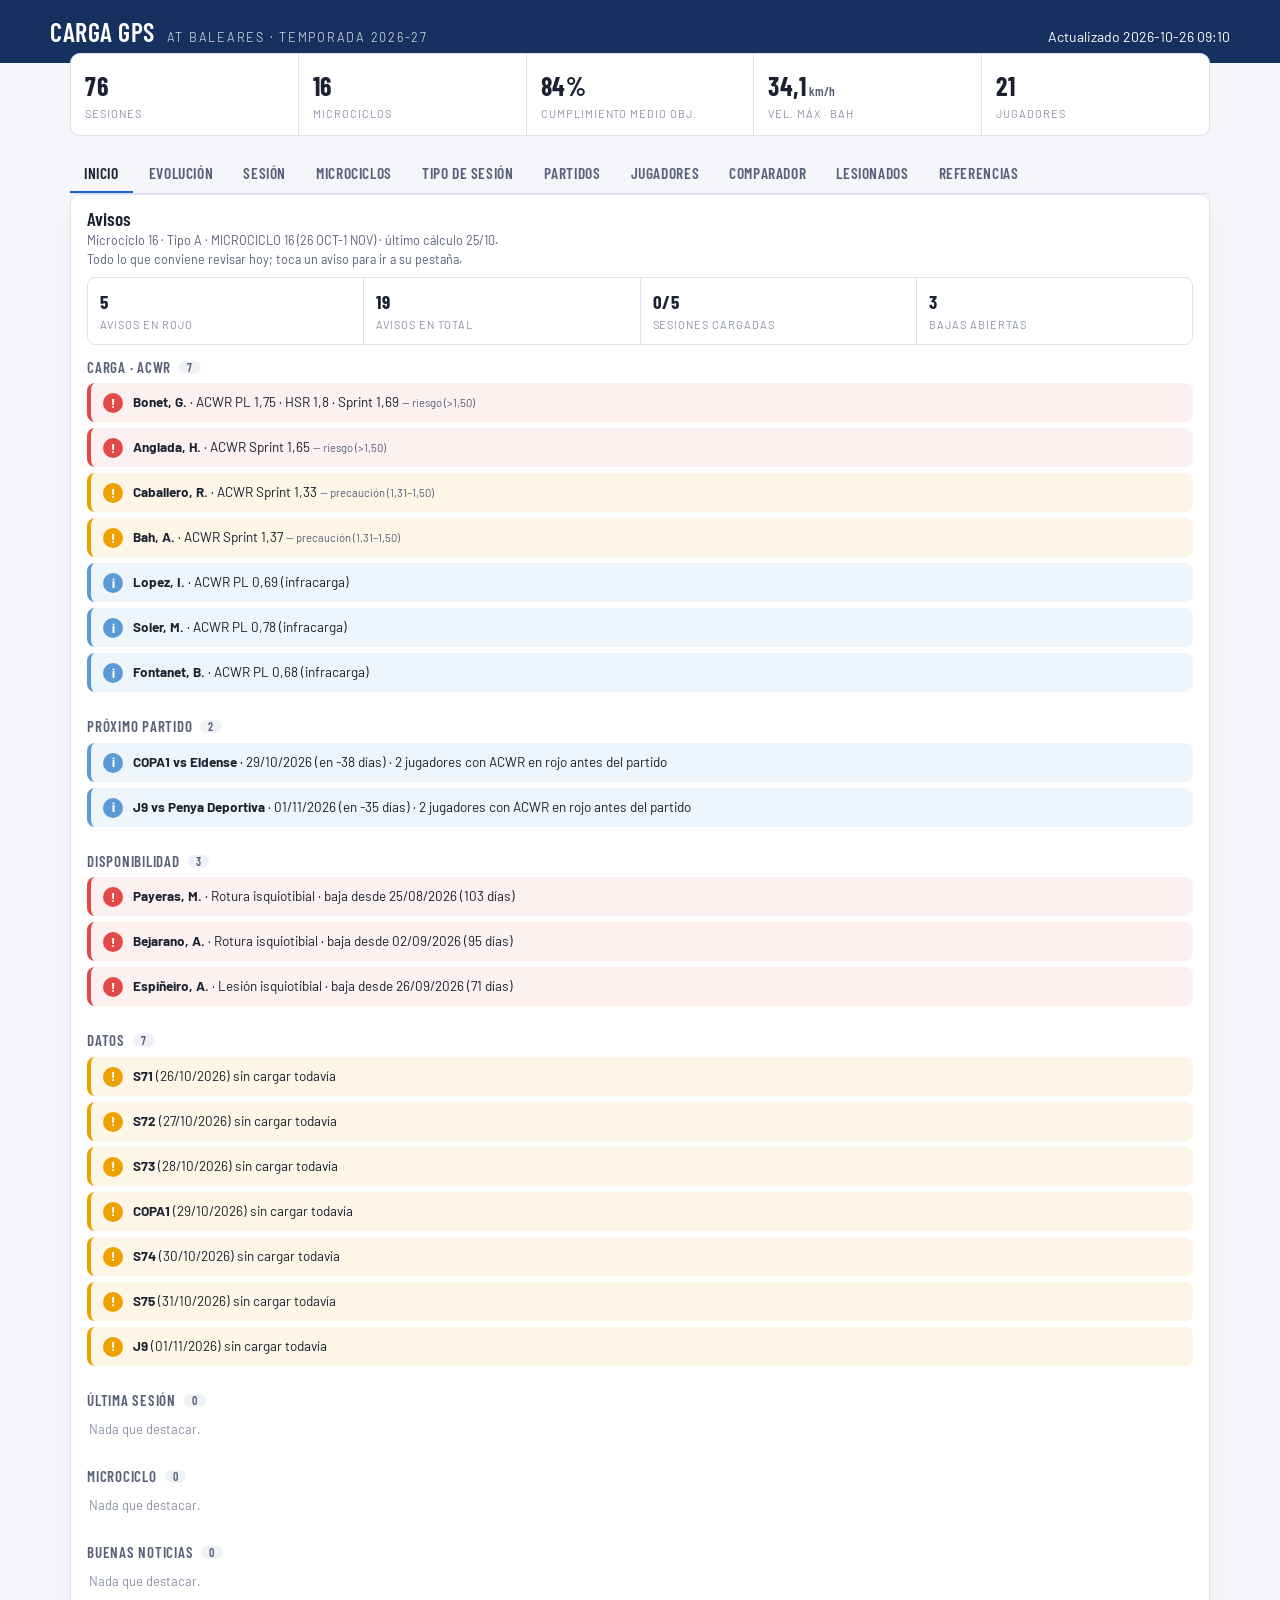
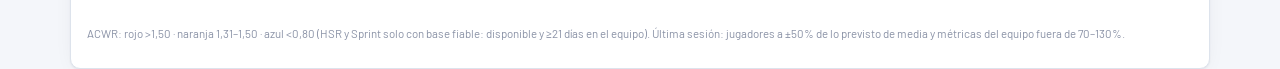
==== dashboard.html @ eb04c920 "Dashboard, Sesión: tabla compacta que cabe en el portátil, orden por métrica, por minuto y columnas " ====
<!doctype html>
<html lang="es">
<head>
<meta charset="utf-8">
<meta name="viewport" content="width=device-width, initial-scale=1, viewport-fit=cover">
<title>Carga GPS · Dashboard</title>
<meta name="description" content="Dashboard analítico de carga GPS: evolución, microciclos, tipo de sesión, jugadores, comparador y lesionados.">
<meta name="theme-color" content="#16305f">
<meta name="robots" content="noindex, nofollow">
<link rel="icon" href="icons/icon-192.png?v=53">
<link rel="preconnect" href="https://fonts.googleapis.com">
<link rel="preconnect" href="https://fonts.gstatic.com" crossorigin>
<link rel="stylesheet" href="https://fonts.googleapis.com/css2?family=Barlow:wght@400;500;600&family=Barlow+Condensed:wght@500;600;700&family=IBM+Plex+Mono:wght@400;500&display=swap">
<style>
  :root{
    color-scheme: light;
    --bg:#f4f6fa; --surface:#ffffff; --surface-2:#eef1f6; --surface-3:#e7ebf2;
    --border:#dde3ec; --border-strong:#c9d1de;
    --ink:#1a2130; --ink-2:#576078; --ink-3:#8a92a6;
    --accent:#16305f; --accent-2:#1d5fd4; --on-accent:#ffffff;
    --s1:#2a78d6; --s2:#eb6834; --s3:#1baf7a; --s4:#eda100; --s5:#e87ba4; --s6:#e34948;
    --sem-corto:#5b9bd5; --sem-ok:#1baf7a; --sem-pasado:#eda100; --sem-alto:#e34948; --sem-na:#c4cad6;
    --band:rgba(27,175,122,.12); --up-ink:#0f7a52; --dn-ink:#b3261e;
    --shadow:0 1px 2px rgba(20,30,55,.06), 0 8px 24px -12px rgba(20,30,55,.14);
    --r:10px;
  }
  @media (prefers-color-scheme: dark){
    :root:not([data-theme="light"]){
      color-scheme: dark;
      --bg:#0d121c; --surface:#151d2b; --surface-2:#1c2536; --surface-3:#232d40;
      --border:#2a3446; --border-strong:#3a4557;
      --ink:#e8ecf5; --ink-2:#9aa5bc; --ink-3:#6c7690;
      --accent:#3a5c94; --accent-2:#6ea8ff; --on-accent:#ffffff;
      --s1:#3987e5; --s2:#d95926; --s3:#199e70; --s4:#c98500; --s5:#d55181; --s6:#e66767;
      --sem-corto:#4a86c4; --sem-ok:#199e70; --sem-pasado:#c98500; --sem-alto:#e05656; --sem-na:#3a4557;
      --band:rgba(25,158,112,.16); --up-ink:#4fd1a1; --dn-ink:#ff8a85;
      --shadow:0 1px 2px rgba(0,0,0,.3), 0 12px 30px -14px rgba(0,0,0,.5);
    }
  }
  :root[data-theme="dark"]{
    color-scheme: dark;
    --bg:#0d121c; --surface:#151d2b; --surface-2:#1c2536; --surface-3:#232d40;
    --border:#2a3446; --border-strong:#3a4557;
    --ink:#e8ecf5; --ink-2:#9aa5bc; --ink-3:#6c7690;
    --accent:#3a5c94; --accent-2:#6ea8ff; --on-accent:#ffffff;
    --s1:#3987e5; --s2:#d95926; --s3:#199e70; --s4:#c98500; --s5:#d55181; --s6:#e66767;
    --sem-corto:#4a86c4; --sem-ok:#199e70; --sem-pasado:#c98500; --sem-alto:#e05656; --sem-na:#3a4557;
    --band:rgba(25,158,112,.16); --up-ink:#4fd1a1; --dn-ink:#ff8a85;
    --shadow:0 1px 2px rgba(0,0,0,.3), 0 12px 30px -14px rgba(0,0,0,.5);
  }

  *{box-sizing:border-box}
  body{
    margin:0; background:var(--bg); color:var(--ink);
    font-family:"Barlow", system-ui, -apple-system, "Segoe UI", sans-serif;
    font-size:14px; line-height:1.5; -webkit-font-smoothing:antialiased;
  }
  h1,h2,h3{font-family:"Barlow Condensed", "Barlow", sans-serif; font-weight:600; margin:0; line-height:1.1; text-wrap:balance}
  .mono{font-family:"IBM Plex Mono", ui-monospace, monospace; font-variant-numeric:tabular-nums}
  .v-real{font-size:14.5px; font-weight:700; color:var(--ink)}
  .v-obj{color:var(--ink-3); font-weight:400}
  button{font-family:inherit; cursor:pointer}
  a{color:var(--accent-2)}
  :focus-visible{outline:2px solid var(--accent-2); outline-offset:2px; border-radius:4px}

  .wrap{max-width:1180px; margin:0 auto; padding:0 20px}

  /* ---- header ---- */
  header{background:var(--accent); color:var(--on-accent)}
  .head-in{display:flex; align-items:baseline; justify-content:space-between; gap:16px; padding:18px 0 16px; flex-wrap:wrap}
  .brand{display:flex; align-items:baseline; gap:12px}
  .brand h1{font-size:26px; letter-spacing:.5px; text-transform:uppercase; color:#fff}
  .brand .sub{font-size:12.5px; letter-spacing:.14em; text-transform:uppercase; color:rgba(255,255,255,.72)}
  .kpis{display:grid; grid-template-columns:repeat(5,1fr); gap:1px; background:var(--border); border:1px solid var(--border); border-radius:var(--r); overflow:hidden; margin:-8px 0 0}
  .kpi{background:var(--surface); padding:12px 14px}
  .kpi .n{font-family:"Barlow Condensed",sans-serif; font-weight:700; font-size:26px; letter-spacing:.5px}
  .kpi .l{font-size:11px; letter-spacing:.09em; text-transform:uppercase; color:var(--ink-3); margin-top:1px}
  .kpi .n small{font-size:13px; font-weight:600; color:var(--ink-2); letter-spacing:0}

  /* ---- filter bar ---- */
  .filters{position:sticky; top:0; z-index:40; background:var(--bg); border-bottom:1px solid var(--border); margin-top:16px}
  @supports (backdrop-filter:blur(1px)){ .filters{background:color-mix(in srgb, var(--bg) 86%, transparent); backdrop-filter:blur(8px)} }
  .filters-in{display:flex; flex-wrap:wrap; gap:14px 22px; padding:11px 0}
  .fgroup{display:flex; flex-direction:column; gap:4px}
  .fgroup > span{font-size:10.5px; letter-spacing:.1em; text-transform:uppercase; color:var(--ink-3)}
  .chips{display:flex; gap:4px; flex-wrap:wrap}
  .chip{border:1px solid var(--border-strong); background:var(--surface); color:var(--ink-2); border-radius:999px; padding:3px 10px; font-size:12.5px; font-weight:500; line-height:1.4; transition:border-color .1s, color .1s}
  .chip[aria-pressed="true"]{background:var(--accent); border-color:var(--accent); color:var(--on-accent)}
  .chip:not([aria-pressed="true"]):hover{border-color:var(--accent-2); color:var(--ink)}
  .chip:disabled{opacity:.4; cursor:not-allowed}
  .chip:disabled:hover{border-color:var(--border-strong); color:var(--ink-2)}
  .chip.sm{padding:2px 8px; font-size:11.5px}
  select{font-family:inherit; font-size:12.5px; padding:4px 8px; border:1px solid var(--border-strong); border-radius:7px; background:var(--surface); color:var(--ink)}

  /* ---- tabs ---- */
  .tabs{display:flex; gap:2px; border-bottom:1px solid var(--border); margin:18px 0 0; overflow-x:auto}
  .tab{border:0; background:transparent; color:var(--ink-2); font-family:"Barlow Condensed",sans-serif; font-weight:600; font-size:15.5px; letter-spacing:.04em; text-transform:uppercase; padding:9px 14px; border-bottom:2.5px solid transparent; white-space:nowrap; transition:color .1s, border-color .1s}
  .tab:hover{color:var(--ink)}
  .tab[aria-selected="true"]{color:var(--ink); border-bottom-color:var(--accent-2)}

  main{padding:20px 0 60px}
  .panel{background:var(--surface); border:1px solid var(--border); border-radius:var(--r); box-shadow:var(--shadow)}
  .panel-h{display:flex; justify-content:space-between; align-items:flex-start; gap:12px; padding:14px 16px 8px}
  .panel-h h2{font-size:19px}
  .panel-h p{margin:2px 0 0; font-size:12.5px; color:var(--ink-2); max-width:62ch}
  .legend{display:flex; gap:12px; flex-wrap:wrap; padding:4px 16px 12px; font-size:12px; color:var(--ink-2)}
  .legend i{display:inline-block; width:11px; height:11px; border-radius:3px; margin-right:5px; vertical-align:-1px}
  .legend .ln{width:16px; height:0; border-top-width:2.5px; border-top-style:solid; border-radius:0; vertical-align:4px}

  .chart-box{position:relative; padding:0 6px 10px}
  svg{display:block; width:100%; height:auto; overflow:visible}
  .grid line{stroke:var(--border)}
  .axis text{fill:var(--ink-3); font-size:10.5px}
  .axis-lab{fill:var(--ink-2); font-size:11px; font-weight:500}
  .mcband{fill:var(--surface-2)}
  .mclab{fill:var(--ink-3); font-size:10px; font-weight:600; letter-spacing:.06em}
  .serie{fill:none; stroke-width:2; stroke-linejoin:round; stroke-linecap:round}
  .serie.team{stroke:var(--ink); stroke-width:2.6}
  .band-fill{fill:var(--band)}
  .band-line{stroke:var(--ink-3); stroke-dasharray:3 3; stroke-width:1.3; fill:none}

  .tt{position:absolute; pointer-events:none; z-index:5; background:var(--surface); border:1px solid var(--border-strong); border-radius:8px; box-shadow:var(--shadow); padding:8px 10px; font-size:12px; min-width:150px; opacity:0; transition:opacity .1s}
  .tt h4{font-family:"Barlow Condensed",sans-serif; font-size:13.5px; margin-bottom:4px; display:flex; justify-content:space-between; gap:10px}
  .tt .row{display:flex; justify-content:space-between; gap:12px; color:var(--ink-2)}
  .tt .row b{color:var(--ink); font-weight:600}
  .tt .row i{width:9px; height:9px; border-radius:2px; display:inline-block; margin-right:5px}

  .crosshair{stroke:var(--border-strong); stroke-width:1}
  .dot{stroke:var(--surface); stroke-width:1.5}

  table{border-collapse:collapse; width:100%; font-size:12.5px}
  th,td{text-align:right; padding:5px 9px; border-bottom:1px solid var(--border)}
  th:first-child,td:first-child{text-align:left}
  thead th{font-size:10.5px; letter-spacing:.07em; text-transform:uppercase; color:var(--ink-3); font-weight:600}
  tbody tr:hover{background:var(--surface-2)}
  tbody tr.total{font-weight:700}
  tbody tr.total td{background:var(--surface-2); border-top:2px solid var(--border-strong)}
  .tbl-scroll{overflow-x:auto; padding:2px 16px 16px}
  .tbl-scroll.sticky-col th:first-child,.tbl-scroll.sticky-col td:first-child{position:sticky; left:0; background:var(--surface); z-index:1}
  .tbl-scroll.sticky-col tbody tr:hover td:first-child{background:var(--surface-2)}
  .tbl-scroll.sticky-col tbody tr.total td:first-child{background:var(--surface-2)}
  .grp-start{border-left:1px solid var(--border)}
  .badge-pend{display:inline-block; padding:2px 8px; border-radius:999px; background:var(--surface-2); color:var(--ink-3); font-size:11px; font-weight:600; letter-spacing:.04em; text-transform:uppercase; vertical-align:1px}
  .badge-warn{display:inline-block; padding:2px 8px; border-radius:999px; background:var(--sem-pasado); color:#fff; font-size:11px; font-weight:700; letter-spacing:.02em; vertical-align:1px}

  .hm-cell{cursor:pointer; transition:transform .08s}
  .hm-cell:hover{transform:scale(1.04)}
  .hm-val{font-family:"IBM Plex Mono",monospace; font-size:11px; font-weight:500}

  .av-sec{padding:0 16px 14px}
  .av-sec h3{font-family:"Barlow Condensed",sans-serif; font-weight:600; font-size:15px; letter-spacing:.05em; text-transform:uppercase; color:var(--ink-2); margin:6px 0 8px; display:flex; align-items:center; gap:8px}
  .av-sec h3 .cnt{font-family:inherit; font-size:12px; background:var(--surface-2); color:var(--ink-2); border-radius:999px; padding:0 8px}
  .av{display:flex; gap:10px; align-items:flex-start; padding:9px 12px; border-radius:8px; margin-bottom:6px; font-size:13.5px; line-height:1.45; border-left:4px solid var(--border-strong); background:var(--surface-2)}
  .av b{font-weight:700}
  .av .ic{flex:0 0 auto; width:20px; height:20px; border-radius:999px; display:grid; place-items:center; font-size:12px; font-weight:800; color:#fff; background:var(--ink-3); margin-top:1px}
  .av.hi{border-left-color:var(--sem-alto); background:rgba(227,73,72,.08)} .av.hi .ic{background:var(--sem-alto)}
  .av.mid{border-left-color:var(--sem-pasado); background:rgba(237,161,0,.10)} .av.mid .ic{background:var(--sem-pasado)}
  .av.low{border-left-color:var(--sem-corto); background:rgba(91,155,213,.10)} .av.low .ic{background:var(--sem-corto)}
  .av.ok{border-left-color:var(--sem-ok); background:rgba(27,175,122,.10)} .av.ok .ic{background:var(--sem-ok)}
  .av.go{cursor:pointer} .av.go:hover{filter:brightness(.97)}
  .av small{color:var(--ink-2)}
  .av-none{color:var(--ink-3); font-size:13px; padding:4px 2px 8px}
  .ses-tbl{font-size:11.5px}
  .ses-tbl th, .ses-tbl td{padding:3px 5px; white-space:nowrap}
  .ses-tbl thead th{font-size:9.5px; letter-spacing:.04em}
  .ses-tbl .v-real{font-size:12px}
  .ses-tbl .v-obj{font-size:10.5px}
  .ses-tbl td.pct{font-size:11px}
  .ses-tbl td.cum{font-size:12.5px}
  .ses-tbl th.sortable{cursor:pointer; user-select:none} .ses-tbl th.sortable:hover{color:var(--ink)}
  .ses-tbl th.on{color:var(--ink)}
  .ses-tbl .pos{font-size:9.5px; font-weight:700; margin-left:4px}
  .pm-dual{display:grid; grid-template-columns:minmax(0,1fr); gap:6px}
  @media (min-width:1100px){ .pm-dual{grid-template-columns:minmax(0,.95fr) minmax(0,1.05fr); align-items:start} }
  .pm-h{font-family:"Barlow Condensed",sans-serif; font-weight:600; font-size:14px; letter-spacing:.05em; text-transform:uppercase; color:var(--ink-2); margin:2px 16px 6px}
  .pm-sel{display:flex; gap:4px; flex-wrap:wrap; margin:0 16px 8px}
  .pmj{font-size:11.5px; width:100%}
  .pmj th, .pmj td{padding:3px 6px; white-space:nowrap}
  .pmj th{cursor:pointer; user-select:none}
  .pmj th.on, .pmj td.on{color:var(--ink); font-weight:700; background:var(--surface-2)}
  .pmj td.l, .pmj th.l{text-align:left}
  .pmj tr.total td{border-top:1.5px solid var(--border-strong); font-weight:700}
  .pm-season table{font-size:11.5px} .pm-season th, .pm-season td{padding:4px 6px}
  .mini-kpis{display:grid; grid-template-columns:repeat(auto-fit,minmax(112px,1fr)); gap:1px; background:var(--border); border:1px solid var(--border); border-radius:8px; overflow:hidden; margin:0 16px 14px}
  .mini-kpis .kpi{padding:10px 12px}
  .mini-kpis .kpi .n{font-size:19px}
  .split{display:grid; grid-template-columns:1.35fr 1fr; gap:16px}
  .sub-h{font-family:"Barlow Condensed",sans-serif; font-weight:600; font-size:14px; letter-spacing:.05em; text-transform:uppercase; color:var(--ink-2); margin:0 0 8px}
  .pick{display:flex; flex-wrap:wrap; gap:4px; padding:0 16px 12px}
  .muted{color:var(--ink-3); font-size:12px}
  .note{font-size:11.5px; color:var(--ink-3); padding:0 16px 14px}
  .pos-D{color:var(--s1)} .pos-M{color:var(--s3)} .pos-DL{color:var(--s2)}
  .bajas{border-top:1px dashed var(--border-strong); padding-top:12px; margin-top:2px}
  .tag-les{display:inline-block; white-space:nowrap; padding:1px 8px; border-radius:999px; font-size:11px; font-weight:700; letter-spacing:.03em}
  .tag-les.baja{background:color-mix(in srgb, var(--sem-alto) 18%, transparent); color:var(--sem-alto)}
  .tag-les.rehab{background:color-mix(in srgb, var(--sem-pasado) 20%, transparent); color:var(--sem-pasado)}
  .tag-les.alta{background:color-mix(in srgb, var(--sem-ok) 18%, transparent); color:var(--sem-ok)}
  details.les{border-top:1px solid var(--border)}
  details.les > summary{list-style:none; cursor:pointer; display:grid; grid-template-columns:minmax(150px,1.4fr) minmax(120px,1.2fr) 1fr 1fr auto; gap:10px; align-items:center; padding:11px 16px}
  details.les > summary::-webkit-details-marker{display:none}
  details.les > summary:hover{background:var(--surface-2)}
  details.les > summary .nm{font-weight:600}
  details.les > summary .nm::before{content:"▸"; display:inline-block; width:14px; color:var(--ink-3); transition:transform .12s}
  details.les[open] > summary .nm::before{transform:rotate(90deg)}
  details.les > summary .lb{font-size:10px; letter-spacing:.08em; text-transform:uppercase; color:var(--ink-3); display:block}
  .les-body{padding:4px 0 10px; background:var(--surface)}
  .ref-tbl td.dat{white-space:nowrap; text-align:left}
  .ref-tbl .chipd{display:inline-block; padding:0 6px; margin-right:3px; border-radius:999px; font-size:11px; font-weight:600; background:var(--surface-2); color:var(--ink-2)}
  .ref-tbl tr.pl{cursor:pointer} .ref-tbl tr.pl:hover td{background:var(--surface-2)}
  .ref-tbl tr.det td{background:var(--surface-2); font-size:12px}
  .ref-tbl tr.det td.lbl{color:var(--ink-2); text-align:left}
  .ref-tbl .hi{font-weight:700} .ref-tbl .lo{color:var(--ink-3)}
  .ref-tbl .dlt{display:block; width:max-content; margin:2px auto 0; padding:0 5px; border-radius:999px; font-size:10.5px; font-weight:700; line-height:1.45}
  .ref-tbl .dlt.up{background:rgba(27,175,122,.15); color:var(--up-ink)} .ref-tbl .dlt.dn{background:rgba(227,73,72,.13); color:var(--dn-ink)}
  .ref-tbl .dlt.eq{color:var(--ink-3); font-weight:600}
  .ref-tbl .chipd.ult{box-shadow:inset 0 0 0 1.5px var(--ink-2); color:var(--ink)}
  .ref-tbl tr.grp td{font-family:"Barlow Condensed",sans-serif; font-weight:600; letter-spacing:.05em; text-transform:uppercase; color:var(--ink-2); background:var(--surface); text-align:left; padding-top:12px}
  .whoop{margin:14px 16px 4px; padding:12px 14px; border:1px solid var(--border); border-radius:8px; background:var(--surface)}
  .whoop h4{margin:0 0 2px; font-size:14px} .whoop .sub{font-size:12px; color:var(--ink-2); margin-bottom:10px}
  .wz{display:flex; height:14px; border-radius:4px; overflow:hidden; gap:2px; background:var(--surface)}
  .wz span{display:block; height:100%}
  .wz-leg{display:flex; flex-wrap:wrap; gap:4px 12px; font-size:11.5px; color:var(--ink-2); margin:6px 0 10px}
  .wz-leg i{display:inline-block; width:9px; height:9px; border-radius:2px; margin-right:4px; vertical-align:-1px}
  .les-pick{display:flex; flex-wrap:wrap; gap:10px 22px; padding:4px 16px 10px}
  .chip .sw{display:inline-block; width:9px; height:9px; border-radius:2px; margin-right:5px; vertical-align:0}
  .ref-line{stroke:var(--ink-3); stroke-dasharray:4 3; stroke-width:1.2}
  .les-h{font-family:"Barlow Condensed",sans-serif; font-weight:600; font-size:15px; letter-spacing:.05em; text-transform:uppercase; color:var(--ink-2); padding:14px 16px 6px; margin:0}

  @media (max-width:820px){
    .les-pick{display:flex; flex-wrap:wrap; gap:10px 22px; padding:4px 16px 10px}
  .chip .sw{display:inline-block; width:9px; height:9px; border-radius:2px; margin-right:5px; vertical-align:0}
  .sm-grid{grid-template-columns:repeat(2,1fr)}
    details.les > summary{grid-template-columns:1fr 1fr; row-gap:4px}
    .kpis{grid-template-columns:repeat(2,1fr)}
    .split{grid-template-columns:1fr}
    .brand h1{font-size:22px}
  }
</style>
</head>
<body>

<header>
  <div class="wrap head-in">
    <div class="brand">
      <h1>Carga GPS</h1>
      <span class="sub" id="season-lab">AT Baleares</span>
    </div>
    <span class="sub" id="gen-lab"></span>
  </div>
</header>

<div class="wrap" style="margin-top:-10px; position:relative; z-index:2">
  <div class="kpis" id="kpis"></div>
</div>

<div class="filters">
  <div class="wrap filters-in" id="filters"></div>
</div>

<div class="wrap">
  <div class="tabs" id="tabs" role="tablist"></div>
</div>

<main class="wrap" id="view"></main>

<script src="data.js?v=53"></script>
<script>
"use strict";
function buildRAW(d){
  const METR=["distancia","hmld","hsr","sprint","acc","dec"];
  function dur2min(t){
    if(typeof t==="number") return t;          // desde M10 la duración ya va en minutos
    if(typeof t==="string" && t.indexOf(":")<0 && isFinite(parseFloat(t))) return parseFloat(t);
    if(!t || typeof t!=="string" || t.indexOf(":")<0) return null;
    const p=t.split(":").map(Number);
    if(p.length===3) return Math.round((p[0]*60+p[1]+p[2]/60)*10)/10;
    if(p.length===2) return Math.round((p[0]+p[1]/60)*10)/10;
    return null;
  }
  // el club ya calcula su propia fila "MEDIA EQUIPO" (teamAvg) por sesión/partido — la
  // reempaquetamos con la misma forma que un jugador ({d,dur,vmax,pl,m}) para poder leerla
  // con las mismas raw()/normalize() y así no reinventar (ni desviarnos de) su cálculo oficial.
  function teamAvgShape(ta){
    if(!ta) return null;
    const mp={};
    METR.forEach(k=>{ const v=ta[k]; if(v && typeof v==="object") mp[k]=[(v.obj===undefined?null:v.obj), (v.real===undefined?null:v.real)]; });
    return {d:null, dur:dur2min(ta.duracion), vmax:(ta.velMax===undefined?null:ta.velMax), pl:(ta.playerLoad===undefined?null:ta.playerLoad), m:mp};
  }
  const players={};
  d.refPartido.players.forEach(p=>{ players[p.dorsal]={d:p.dorsal,n:p.jugador,g:p.grupo}; });
  const ref={};
  d.refPartido.players.forEach(p=>{
    const o={}; METR.concat(["velMax"]).forEach(k=>{ o[k]=(p[k]===undefined?null:p[k]); }); ref[p.dorsal]=o;
  });
  const sessions=[], extras=[];
  d.microciclos.slice().reverse().forEach(mk=>{
    const m=d[mk], meta=m.meta;
    m.orden.forEach(o=>{
      const key=o.key, isMatch=(o.tipo!=="sesion");
      const src=isMatch? m.partidos[key] : m.sesiones[key];
      const row={mc:meta.n, mcTipo:meta.tipo, key:key, date:src.date,
        role: src.role || (isMatch?"Partido":null),
        isMatch:isMatch, rival:(src.rival||null), estado:meta.estado, semana:meta.semana,
        estimado:!!src.estimado, objNota:(src.objNota||null), teamAvg:teamAvgShape(src.teamAvg), players:[]};
      src.players.forEach(pl=>{
        const dd=pl.dorsal;
        if(!players[dd]) players[dd]={d:dd,n:(pl.jugador||"?"),g:(pl.grupo||"?")};
        const mp={};
        METR.forEach(k=>{ const v=pl[k]; if(v && typeof v==="object") mp[k]=[(v.obj===undefined?null:v.obj), (v.real===undefined?null:v.real)]; });
        row.players.push({d:dd, e:(pl.estado||null), est:!!pl.estimado, fm:!!pl.fueraMedia, ro:!!pl.readaptObj, dur:dur2min(pl.duracion), vmax:(pl.velMax===undefined?null:pl.velMax), pl:(pl.playerLoad===undefined?null:pl.playerLoad), m:mp});
      });
      sessions.push(row);
    });
    // sesiones Extra (fuera de calendario): solo para la pestaña Lesionados, no entran en el resto
    Object.entries(m.extras||{}).forEach(([key,src])=>{
      const row={mc:meta.n, key:key.replace("_"," "), date:src.date, isExtra:true, players:[]};
      src.players.forEach(pl=>{
        const mp={};
        METR.forEach(k=>{ const v=pl[k]; if(v && typeof v==="object") mp[k]=[null, (v.real===undefined?null:v.real)]; });
        row.players.push({d:pl.dorsal, e:"extra", dur:dur2min(pl.duracion), vmax:(pl.velMax===undefined?null:pl.velMax), pl:(pl.playerLoad===undefined?null:pl.playerLoad), m:mp});
      });
      extras.push(row);
    });
  });
  const playerList=Object.keys(players).map(k=>players[k]).sort((a,b)=>a.d-b.d);
  return {
    meta:d.meta,
    players:playerList,
    ref:ref, refTeam:d.refPartido.teamAvg,
    coef:d.coeficientes.tipos, sessions:sessions,
    extras:extras.sort((a,b)=>a.date<b.date?-1:1), lesiones:(d.lesiones||[]), whoop:(d.whoop||[]),
    refPartido:d.refPartido,
  };
}
const RAW = buildRAW(window.GPS_DATA_ALL);

/* ---------- model ---------- */
const METRICS = {
  distancia:{lab:"Distancia", u:"m", dec:0},
  hmld:{lab:"HMLD", u:"m", dec:0},
  hsr:{lab:"HSR", u:"m", dec:0},
  sprint:{lab:"Sprints", u:"", dec:1},
  acc:{lab:"Aceleraciones", u:"", dec:1},
  dec:{lab:"Deceleraciones", u:"", dec:1},
  pl:{lab:"Player Load", u:"ua", dec:0, noObj:true},
  vmax:{lab:"Vel. máx", u:"km/h", dec:1, noObj:true, best:true},
};
const RADAR_METRICS = ["distancia","hmld","hsr","sprint","acc","dec"];
const NORMS = {
  abs:{lab:"Absoluto"},
  permin:{lab:"Por minuto"},
  pctobj:{lab:"% objetivo"},
  pctref:{lab:"% ref. partido"},
};
const GROUPS = {D:"DEF", M:"MED", DL:"DEL"};
const SERIES_COLORS = ["var(--s1)","var(--s2)","var(--s3)","var(--s4)","var(--s5)","var(--s6)"];

// Los microciclos 1-7 fueron pretemporada: aunque el Excel etiquete sus sesiones
// como MD-4/MD-3/..., NO cuentan como tal (contexto y demandas distintos).
const PRESEASON_MC = 7;
// normalize the raw session role into a training-day bucket
function bucket(s){
  if(s.isMatch) return "Partido";
  if(s.mc <= PRESEASON_MC) return "Pretemp.";
  const r=(s.role||"").toUpperCase();
  if(r.startsWith("MD+") || r.includes("+1")) return "MD+1";
  if(r.startsWith("MD-")) return r;
  return "Otras";
}
const BUCKET_ORDER = ["MD+1","MD-4","MD-3","MD-2","MD-1","Partido","Otras","Pretemp."];

RAW.sessions.forEach((s,i)=>{ s.i=i; s.bucket=bucket(s); });
const PLAYERS = RAW.players;
const NAME = Object.fromEntries(PLAYERS.map(p=>[p.d, p.n]));
const POS = Object.fromEntries(PLAYERS.map(p=>[p.d, p.g]));
const REF = RAW.ref;
const MICROS = [...new Set(RAW.sessions.map(s=>s.mc))].sort((a,b)=>a-b);

/* ---------- lesiones ---------- */
// una lesión va de la baja (incluida) al alta = primer día de vuelta full (excluido)
const LESIONES = RAW.lesiones;
const HOY = RAW.meta.generado ? RAW.meta.generado.slice(0,10) : new Date().toISOString().slice(0,10);
function lesionEn(dorsal, date){
  return LESIONES.find(l=> l.dorsal===dorsal && l.baja<=date && (!l.alta || date<l.alta)) || null;
}
function diasEntre(a,b){ return Math.round((Date.parse(b)-Date.parse(a))/86400000); }
// fuera de la tabla del equipo en la pestaña Sesión: de baja ese día o en rehab
const esBaja = (pr, s) => pr.e==="rehab" || !!lesionEn(pr.d, s.date);

/* ---------- state ---------- */
const state = {
  metric:"distancia", norm:"abs", group:"all",
  buckets:new Set(BUCKET_ORDER),
  players:new Set(),          // evolución overlay + comparador
  lens:"inicio",
  hmPlayer:null,
  session:null,                // índice (RAW.sessions[i].i) de la sesión elegida en la pestaña Sesión
  acuMc:null, acuRef:null,     // pestaña Microciclos: microciclo y referencia del "Acumulado de la semana"
  acuOrden:"dorsal",           // orden de la tabla: dorsal | desc | asc (por % de cumplimiento medio)
  sesOrden:"dorsal",           // lo mismo en la pestaña Sesión
  pmSel:null, pmSortK:"dorsal", pmSortAsc:false,
  sesObj: window.innerWidth>=1400,   // pestaña Sesión: columnas de objetivo (en pantallas estrechas, ocultas)   // pestaña Partidos: partido elegido y orden de la tabla
};

/* ---------- value helpers ---------- */
function raw(pr, metric){
  if(metric==="pl") return {real:pr.pl, obj:null};
  if(metric==="vmax") return {real:pr.vmax, obj:null};
  const m=pr.m[metric]; return m? {obj:m[0], real:m[1]} : {obj:null, real:null};
}
// partidos OFICIALES = liga (clave "Jx"); los PTx de pretemporada no cuentan aquí
const isOficial = s => s.isMatch && /^(J|COPA)\d/.test(s.key);   // Copa cuenta como Liga
const officialMatches = () => RAW.sessions.filter(isOficial);
// suma/media/mejor de un parámetro entre los jugadores que jugaron ese partido
function matchStat(s, metric){
  let sum=0, n=0, best=null;
  s.players.forEach(pr=>{
    const v=raw(pr,metric).real;
    if(v!=null && isFinite(v)){ sum+=v; n++; if(best==null||v>best) best=v; }
  });
  return n? {sum, mean:sum/n, n, best} : {sum:null, mean:null, n:0, best:null};
}
function refVal(dorsal, metric){
  const r=REF[dorsal]; if(!r) return null;
  return r[metric==="vmax"?"velMax":metric] ?? null;
}
function normalize(val, kind, pr, metric){
  if(val==null) return null;
  if(kind==="abs") return val;
  if(kind==="permin") return pr.dur ? val/pr.dur : null;
  if(kind==="pctobj"){ const o=raw(pr,metric).obj; return o ? val/o*100 : null; }
  if(kind==="pctref"){ const r=refVal(pr.d,metric); return r ? val/r*100 : null; }
}
const inGroup = pr => state.group==="all" || pr.g===state.group || POS[pr.d]===state.group;

// mean of a per-session team value (real, normalized). Cuando se pide el equipo completo
// (sin filtro de grupo ni subconjunto de jugadores) y la sesión trae su propia fila oficial
// "MEDIA EQUIPO" (teamAvg, calculada por el club/import_data.py), se usa esa cifra
// directamente en vez de recalcularla promediando a mano: el club aplica su propia regla
// de inclusión (p.ej. excluye jugadores en rehabilitación sin objetivo ese día) y un
// promedio ingenuo sobre real!=null diverge de esa cifra oficial en bastantes sesiones.
function teamPoint(s, metric, kind, dorsalSet){
  if(!dorsalSet && state.group==="all" && s.teamAvg && kind!=="pctref"){
    const v=raw(s.teamAvg,metric).real;
    if(v!=null) return normalize(v, kind, s.teamAvg, metric);
  }
  let sum=0,n=0;
  for(const pr of s.players){
    if(dorsalSet){ if(!dorsalSet.has(pr.d)) continue; }
    else if(!inGroup(pr)) continue;
    const v=normalize(raw(pr,metric).real, kind, pr, metric);
    if(v!=null && isFinite(v)){ sum+=v; n++; }
  }
  return n? sum/n : null;
}
function teamObj(s, metric, kind){
  if(METRICS[metric].noObj) return null;
  if(state.group==="all" && s.teamAvg && kind!=="pctref"){
    const o=raw(s.teamAvg,metric).obj;
    if(o!=null){
      if(kind==="abs") return o;
      if(kind==="permin") return s.teamAvg.dur? o/s.teamAvg.dur : null;
      if(kind==="pctobj") return 100;
    }
  }
  let sum=0,n=0;
  for(const pr of s.players){
    if(!inGroup(pr)) continue;
    const o=raw(pr,metric).obj; if(o==null) continue;
    let v=o;
    if(kind==="permin") v = pr.dur? o/pr.dur : null;
    else if(kind==="pctobj") v=100;
    else if(kind==="pctref"){ const r=refVal(pr.d,metric); v=r? o/r*100 : null; }
    if(v!=null && isFinite(v)){ sum+=v; n++; }
  }
  return n? sum/n : null;
}
function playerPoint(s, dorsal, metric, kind){
  const pr=s.players.find(p=>p.d===dorsal);
  if(!pr) return null;
  return normalize(raw(pr,metric).real, kind, pr, metric);
}
function activeSessions(){
  return RAW.sessions.filter(s=>state.buckets.has(s.bucket));
}
function sessionLabel(s){
  const tag = s.isMatch ? (isOficial(s)?"Oficial":"Amistoso") : s.bucket;
  const rival = s.rival? " vs "+s.rival : "";
  return s.key+rival+" · "+tag+" · M"+s.mc+" ("+s.date.slice(5)+")";
}
function sessionHasData(s){
  return s.players.some(pr=> RADAR_METRICS.some(k=>raw(pr,k).real!=null) || pr.pl!=null || pr.vmax!=null);
}

/* ---------- formatting ---------- */
const fmt = (v,m)=> v==null ? "–" : new Intl.NumberFormat("es-ES",{maximumFractionDigits:METRICS[m]?.dec ?? 0}).format(v);
const fmtN = (v,d=0)=> v==null||!isFinite(v) ? "–" : new Intl.NumberFormat("es-ES",{maximumFractionDigits:d}).format(v);
function unitLabel(){
  if(state.norm==="pctobj"||state.norm==="pctref") return "%";
  if(state.norm==="permin") return (METRICS[state.metric].u||"u")+"/min";
  return METRICS[state.metric].u;
}
function niceTicks(min,max,count=5){
  const span=max-min || 1;
  const step0=span/count;
  const mag=Math.pow(10,Math.floor(Math.log10(step0)));
  const norm=step0/mag;
  const step=(norm<1.5?1:norm<3?2:norm<7?5:10)*mag;
  const lo=Math.floor(min/step)*step, hi=Math.ceil(max/step)*step;
  const t=[]; for(let v=lo;v<=hi+1e-9;v+=step) t.push(+v.toFixed(6));
  return t;
}

/* ---------- element helper (HTML + SVG) ---------- */
const NS="http://www.w3.org/2000/svg";
const SVG_TAGS=new Set(["svg","g","path","circle","rect","line","text","polygon","title"]);
function el(tag, attrs={}, kids=[]){
  const n=SVG_TAGS.has(tag) ? document.createElementNS(NS,tag) : document.createElement(tag);
  for(const k in attrs) n.setAttribute(k, attrs[k]);
  (Array.isArray(kids)?kids:[kids]).forEach(c=> c!=null && n.appendChild(typeof c==="string"?document.createTextNode(c):c));
  return n;
}

/* ---------- render shell ---------- */
function renderShell(){
  document.getElementById("season-lab").textContent = "AT Baleares · Temporada "+(RAW.meta.temporada||"");
  document.getElementById("gen-lab").textContent = "Actualizado "+(RAW.meta.generado||"");

  // KPIs
  const ses = RAW.sessions.filter(s=>!s.isMatch);
  let realSum=0, objSum=0;
  RAW.sessions.forEach(s=>{ if(s.isMatch) return;
    s.players.forEach(pr=> RADAR_METRICS.forEach(m=>{
      const c=raw(pr,m); if(c.obj!=null && c.real!=null){ realSum+=c.real; objSum+=c.obj; }
    }));
  });
  const cumpl = objSum? realSum/objSum*100 : null;
  let bestV=0, bestName="";
  RAW.sessions.forEach(s=> s.players.forEach(pr=>{ if(pr.vmax>bestV){ bestV=pr.vmax; bestName=NAME[pr.d]; }}));
  const kpis=[
    {n:ses.length, l:"Sesiones"},
    {n:MICROS.length, l:"Microciclos"},
    {n:(cumpl!=null?fmtN(cumpl,0)+"%":"–"), l:"Cumplimiento medio obj."},
    {n:fmtN(bestV,1), sm:" km/h", l:"Vel. máx · "+(bestName.split(",")[0]||"")},
    {n:PLAYERS.length, l:"Jugadores"},
  ];
  document.getElementById("kpis").innerHTML = kpis.map(k=>
    `<div class="kpi"><div class="n">${k.n}${k.sm?`<small>${k.sm}</small>`:""}</div><div class="l">${k.l}</div></div>`
  ).join("");

  // Filters
  const f=document.getElementById("filters");
  f.innerHTML="";
  f.appendChild(fSelect("Métrica","metric",Object.entries(METRICS).map(([k,v])=>[k,v.lab])));
  f.appendChild(fSelect("Normalización","norm",Object.entries(NORMS).map(([k,v])=>[k,v.lab])));
  f.appendChild(fChips("Grupo","group",[["all","Todos"],...Object.entries(GROUPS)],false));
  f.appendChild(fBucketChips());

  // Tabs
  const tabDefs=[
    ["inicio","Inicio"],["evolucion","Evolución"],["sesion","Sesión"],["microciclos","Microciclos"],
    ["tipo","Tipo de sesión"],["partidos","Partidos"],
    ["jugadores","Jugadores"],["comparador","Comparador"],["lesionados","Lesionados"],["referencias","Referencias"],
  ];
  const t=document.getElementById("tabs"); t.innerHTML="";
  tabDefs.forEach(([k,lab])=>{
    const b=el("button",{class:"tab",role:"tab","aria-selected":state.lens===k, "data-k":k});
    b.textContent=lab;
    b.onclick=()=>{ state.lens=k; renderShell(); renderView(); };
    t.appendChild(b);
  });
  renderView();
}
function fSelect(label, key, opts){
  const g=el("label",{class:"fgroup"}); g.appendChild(el("span",{},label));
  const s=el("select");
  opts.forEach(([v,l])=>{ const o=el("option",{value:v},l); if(state[key]===v)o.selected=true; s.appendChild(o); });
  s.onchange=()=>{ state[key]=s.value; renderView(); };
  g.appendChild(s); return g;
}
function fChips(label, key, opts, multi){
  const g=el("label",{class:"fgroup"}); g.appendChild(el("span",{},label));
  const box=el("div",{class:"chips"});
  opts.forEach(([v,l])=>{
    const b=el("button",{class:"chip","aria-pressed":state[key]===v},l);
    b.onclick=()=>{ state[key]=v; renderShell(); renderView(); };
    box.appendChild(b);
  });
  g.appendChild(box); return g;
}
function fBucketChips(){
  const g=el("label",{class:"fgroup"}); g.appendChild(el("span",{},"Tipo de sesión"));
  const box=el("div",{class:"chips"});
  BUCKET_ORDER.forEach(bk=>{
    if(!RAW.sessions.some(s=>s.bucket===bk)) return;
    const b=el("button",{class:"chip sm","aria-pressed":state.buckets.has(bk)},bk);
    b.onclick=()=>{ state.buckets.has(bk)?state.buckets.delete(bk):state.buckets.add(bk); renderShell(); renderView(); };
    box.appendChild(b);
  });
  g.appendChild(box); return g;
}

/* ---------- views ---------- */
function renderView(){
  const v=document.getElementById("view"); v.innerHTML="";
  document.querySelector(".filters").style.display = state.lens==="inicio" ? "none" : "";
  ({inicio:viewInicio, evolucion:viewEvolucion, sesion:viewSesion, microciclos:viewMicrociclos, tipo:viewTipo, partidos:viewPartidos,
    jugadores:viewJugadores, comparador:viewComparador, lesionados:viewLesionados, referencias:viewReferencias}[state.lens])(v);
}
function panel(title, desc){
  const p=el("div",{class:"panel"});
  const h=el("div",{class:"panel-h"});
  const l=el("div"); l.appendChild(el("h2",{},title));
  if(desc) l.appendChild(el("p",{},desc));
  h.appendChild(l); p.appendChild(h);
  return p;
}
function legendRow(items){
  const d=el("div",{class:"legend"});
  items.forEach(it=>{
    const s=el("span");
    s.innerHTML = (it.line?`<i class="ln" style="border-top-color:${it.c}"></i>`:`<i style="background:${it.c}"></i>`)+it.t;
    d.appendChild(s);
  });
  return d;
}

/* ===== 0 · INICIO: todos los avisos ===== */
function viewInicio(root){
  const D=window.GPS_DATA_ALL, mk=(D.microciclos||[])[0], m=D[mk], meta=m.meta||{};
  const hoy=new Date().toISOString().slice(0,10);
  const rp=Object.fromEntries(D.refPartido.players.map(p=>[p.dorsal,p]));
  const nom=d=> NAME[d]||(rp[d]&&rp[d].jugador)||("#"+d);
  const f2=v=>fmtN(v,2), f1=v=>fmtN(v,1);
  const done=s=> !!(s && s.teamAvg && s.teamAvg.distancia && s.teamAvg.distancia.real!=null);
  const keys=(m.orden||[]).map(o=>o.key);
  const ses=k=> (m.sesiones||{})[k] || (m.partidos||{})[k];
  const isM=k=> !!(m.partidos||{})[k];
  const hechas=keys.filter(k=>done(ses(k)));
  const ultK=hechas.filter(k=>!isM(k)).slice(-1)[0], ult=ultK?ses(ultK):null;
  const secs=[];   // [titulo, [ {sev, txt, go} ]]
  const add=(t,arr)=>secs.push([t,arr]);
  const sevOrd={hi:0,mid:1,low:2,ok:3};

  // 1 · Carga (ACWR) — mismas reglas que la app del entrenador
  const baseFiable=d=>{
    const r=rp[d]; if(r&&r.dispo&&r.dispo!=="ok") return false;
    const pf=r&&r.primeraFecha, c=meta.calculoISO; if(!pf||!c) return true;
    return diasEntre(pf,c)>=21;
  };
  const carga=[];
  (m.cargaAC.players||[]).forEach(p=>{
    const r0=rp[p.dorsal]; if(r0&&r0.dispo&&r0.dispo!=="ok") return;   // lesionados/readaptación: van en Disponibilidad
    const iss=[];
    if(p.acwr===0 && baseFiable(p.dorsal)) iss.push(["hi","PL 0,00 (sin carga en 7 días)"]);
    else if(p.acwr>1.5) iss.push(["hi",`PL ${f2(p.acwr)}`]);
    else if(p.acwr>1.3) iss.push(["mid",`PL ${f2(p.acwr)}`]);
    else if(p.acwr && p.acwr<0.8 && baseFiable(p.dorsal)) iss.push(["low",`PL ${f2(p.acwr)} (infracarga)`]);
    if(baseFiable(p.dorsal)) [["acwrHsr","HSR"],["acwrSprint","Sprint"]].forEach(([k,l])=>{
      const v=p[k]; if(v!=null && v>1.3) iss.push([v>1.5?"hi":"mid",`${l} ${f2(v)}`]);
    });
    if(!iss.length) return;
    const sev=iss.map(x=>x[0]).sort((a,b)=>sevOrd[a]-sevOrd[b])[0];
    carga.push({sev, go:"jugadores", txt:`<b>${nom(p.dorsal)}</b> · ACWR ${iss.map(x=>x[1]).join(" · ")}`+
      (sev==="hi"?" <small>— riesgo (&gt;1,50)</small>":sev==="mid"?" <small>— precaución (1,31–1,50)</small>":"")});
  });
  add("Carga · ACWR", carga);

  // 2 · Próximo partido
  const pend=keys.filter(k=>isM(k) && !done(ses(k)));
  const prox=[];
  pend.forEach(k=>{
    const s=ses(k), dd=diasEntre(hoy,s.date);
    const riesgo=carga.filter(c=>c.sev==="hi").length;
    prox.push({sev:"low", txt:`<b>${k} vs ${s.rival||"—"}</b> · ${fDate(s.date)} (${dd===0?"hoy":dd===1?"mañana":"en "+dd+" días"})`+
      (riesgo?` · ${riesgo} jugador${riesgo>1?"es":""} con ACWR en rojo antes del partido`:"")});
  });
  add("Próximo partido", prox);

  // 3 · Disponibilidad
  const disp=[];
  LESIONES.filter(l=>!l.alta).forEach(l=>{
    disp.push({sev:"hi", go:"lesionados", txt:`<b>${nom(l.dorsal)}</b> · ${l.tipo||"Lesión"} · baja desde ${fDate(l.baja)} (${diasEntre(l.baja,hoy)} días)`});
  });
  const conLes=new Set(LESIONES.filter(l=>!l.alta).map(l=>l.dorsal));
  D.refPartido.players.filter(p=>p.dispo && p.dispo!=="ok" && !conLes.has(p.dorsal)).forEach(p=>{
    disp.push({sev:"mid", txt:`<b>${nom(p.dorsal)}</b> · ${p.dispo==="baja"?"Baja":"En readaptación"} (sin lesión registrada)`});
  });
  const proxSes=keys.find(k=>!done(ses(k)));
  if(proxSes){
    const s=ses(proxSes), ro=[], fm=[];
    (s.players||[]).forEach(p=>{
      if(!(p.distancia&&p.distancia.obj!=null)) return;   // solo quien tiene objetivo ese día
      if(p.readaptObj) ro.push(nom(p.dorsal)); else if(p.fueraMedia) fm.push(nom(p.dorsal)); });
    if(ro.length) disp.push({sev:"low", txt:`Objetivo individual de readaptación en ${proxSes}: <b>${ro.join(", ")}</b>`});
    if(fm.length) disp.push({sev:"low", txt:`Fuera de la media del equipo en ${proxSes}: <b>${fm.join(", ")}</b>`});
  }
  add("Disponibilidad", disp);

  // 4 · Datos: sesiones sin cargar, datos pendientes, GPS aproximados
  const dat=[];
  keys.filter(k=>!done(ses(k)) && ses(k).date<hoy).forEach(k=>
    dat.push({sev:"mid", txt:`<b>${k}</b> (${fDate(ses(k).date)}) sin cargar todavía`}));
  hechas.forEach(k=>{
    const s=ses(k);
    (s.notaDia||"").split(/(?<=[^A-ZÁÉÍÓÚÑ\s]{2}\.|\)\.)\s+/).filter(t=>/pendiente/i.test(t)).forEach(t=>
      dat.push({sev:"mid", go:"sesion", txt:`<b>${k}</b> · ${t.replace(/\s+/g," ").trim()}`}));
    (s.players||[]).forEach(p=>{
      if(p.proxyDe) dat.push({sev:"low", txt:`<b>${nom(p.dorsal)}</b> · ${k}: falló su GPS, lleva los datos de ${p.proxyDe}`});
      if(p.estimado) dat.push({sev:"low", txt:`<b>${nom(p.dorsal)}</b> · ${k}: datos estimados (fallo de GPS)`});
    });
  });
  add("Datos", dat);

  // 5 · Última sesión
  const us=[];
  if(ult){
    const devs=[];
    (ult.players||[]).forEach(p=>{
      if(p.estado) return;
      let acc=0,n=0;
      ["distancia","hmld","hsr","sprint","acc","dec"].forEach(k=>{ const c=p[k]; if(c&&c.obj&&c.real!=null){ acc+=(c.real-c.obj)/c.obj; n++; } });
      if(n>=3 && Math.abs(acc/n)>=0.5) devs.push([p.dorsal,acc/n]);
    });
    devs.sort((a,b)=>Math.abs(b[1])-Math.abs(a[1])).forEach(([d,v])=>
      us.push({sev:v>0?"mid":"low", go:"sesion", txt:`<b>${nom(d)}</b> · ${v>0?"+":""}${Math.round(v*100)}% sobre lo previsto de media en ${ultK} — ${v>0?"carga muy alta":"muy por debajo"}`}));
    const ta=ult.teamAvg||{};
    ["hsr","sprint","acc","dec","distancia"].forEach(k=>{
      const c=ta[k]; if(!c||!c.obj||c.real==null) return;
      const r=c.real/c.obj;
      if(r<0.7||r>1.3) us.push({sev:r>1?"mid":"low", go:"sesion",
        txt:`Equipo · <b>${METRICS[k]?METRICS[k].lab:k}</b> al ${Math.round(r*100)}% del objetivo en ${ultK} (${fmtN(c.real,k==="sprint"?1:0)} de ${fmtN(c.obj,k==="sprint"?1:0)})`});
    });
    const aus=(ult.players||[]).filter(p=>p.estado==="na" && !conLes.has(p.dorsal) && !(rp[p.dorsal]&&rp[p.dorsal].dispo!=="ok"));
    if(aus.length) us.push({sev:"low", go:"sesion", txt:`Sin datos en ${ultK}: <b>${aus.map(p=>nom(p.dorsal)).join(", ")}</b>`});
  }
  add(ult?`Última sesión · ${ultK}`:"Última sesión", us);

  // 6 · Microciclo: volumen muy corto (cuando ya casi está hecho)
  const mic=[];
  const sesK=keys.filter(k=>!isM(k)), hechasS=sesK.filter(k=>done(ses(k)));
  if(hechasS.length>=sesK.length-1){
    (m.cargasObjetivo.players||[]).forEach(p=>{
      const c=p.distancia; if(c&&c.obj&&c.real!=null && c.real/c.obj<0.55)
        mic.push({sev:"low", go:"microciclos", txt:`<b>${nom(p.dorsal)}</b> · solo ${Math.round(c.real/c.obj*100)}% del volumen de sesiones del microciclo`});
    });
  }
  add("Microciclo", mic);

  // 7 · Buenas noticias: récords de vel. máx en el microciclo
  const best=(d,antes)=>{ let b=0; (D.microciclos||[]).forEach(k2=>{ const M=D[k2];
    [M.sesiones,M.partidos,M.extras].forEach(g=>Object.values(g||{}).forEach(s=>{
      if(!s.date||s.date>=antes) return; const pp=(s.players||[]).find(x=>x.dorsal===d);
      if(pp&&pp.velMax!=null&&!pp.proxyDe&&!pp.estimado) b=Math.max(b,pp.velMax); })); }); return b; };
  const rec=[];
  hechas.forEach(k=>{
    const s=ses(k);
    (s.players||[]).forEach(p=>{
      if(p.estado||p.velMax==null||p.proxyDe||p.estimado) return;
      const prev=best(p.dorsal,s.date);
      if(prev && p.velMax>prev+0.1) rec.push({sev:"ok", txt:`<b>${nom(p.dorsal)}</b> · récord de vel. máx en ${k}: <b>${f1(p.velMax)}</b> km/h (antes ${f1(prev)})`});
    });
  });
  add("Buenas noticias", rec);

  // pintar
  const total=secs.reduce((a,[,l])=>a+l.filter(x=>x.sev!=="ok").length,0);
  const rojos=secs.reduce((a,[,l])=>a+l.filter(x=>x.sev==="hi").length,0);
  const p=panel("Avisos",
    `${meta.titulo||mk}${meta.tipo?" · Tipo "+meta.tipo:""} · ${meta.semana||""} · último cálculo ${meta.calculoFecha||"–"}. Todo lo que conviene revisar hoy; toca un aviso para ir a su pestaña.`);
  const mini=el("div",{class:"mini-kpis"});
  mini.innerHTML=[
    {n:rojos, l:"Avisos en rojo"},
    {n:total, l:"Avisos en total"},
    {n:`${hechasS.length}/${sesK.length}`, l:"Sesiones cargadas"},
    {n:LESIONES.filter(l=>!l.alta).length, l:"Bajas abiertas"},
  ].map(k=>`<div class="kpi"><div class="n">${k.n}</div><div class="l">${k.l}</div></div>`).join("");
  p.appendChild(mini);
  const ICO={hi:"!",mid:"!",low:"i",ok:"✓"};
  secs.forEach(([tit,lst])=>{
    const sec=el("div",{class:"av-sec"});
    sec.innerHTML=`<h3>${tit} <span class="cnt">${lst.length}</span></h3>`;
    if(!lst.length){ sec.appendChild(el("div",{class:"av-none"}, tit.startsWith("Carga")?"Toda la plantilla dentro de zona en PL, HSR y Sprint.":"Nada que destacar.")); }
    lst.slice().sort((a,b)=>sevOrd[a.sev]-sevOrd[b.sev]).forEach(a=>{
      const d=el("div",{class:`av ${a.sev}${a.go?" go":""}`});
      d.innerHTML=`<span class="ic">${ICO[a.sev]}</span><div>${a.txt}</div>`;
      if(a.go) d.onclick=()=>{ state.lens=a.go; renderShell(); renderView(); window.scrollTo(0,0); };
      sec.appendChild(d);
    });
    p.appendChild(sec);
  });
  p.appendChild(el("p",{class:"note", style:"padding:0 16px 14px"},
    "ACWR: rojo >1,50 · naranja 1,31–1,50 · azul <0,80 (HSR y Sprint solo con base fiable: disponible y ≥21 días en el equipo). "+
    "Última sesión: jugadores a ±50% de lo previsto de media y métricas del equipo fuera de 70–130%."));
  root.appendChild(p);
}

/* ===== 1 · EVOLUCIÓN ===== */
function viewEvolucion(root){
  const M=METRICS[state.metric];
  const sessions=activeSessions();
  const showBand = !M.noObj && (state.norm==="abs"||state.norm==="pctobj"||state.norm==="permin"||state.norm==="pctref");
  const p=panel("Evolución de la carga",
    `${M.lab} · ${NORMS[state.norm].lab.toLowerCase()} — media del equipo por sesión, en orden cronológico. La banda verde es el objetivo.`);

  const picked=[...state.players];
  p.appendChild(legendRow([
    {c:"var(--ink)", t:"Media equipo", line:true},
    ...(showBand?[{c:"var(--sem-ok)", t:"Objetivo"}]:[]),
    ...picked.map((d,i)=>({c:SERIES_COLORS[i%6], t:NAME[d].split(",")[0], line:true})),
  ]));

  // player picker
  const pick=el("div",{class:"pick"});
  PLAYERS.forEach(pl=>{
    const on=state.players.has(pl.d);
    const b=el("button",{class:"chip sm","aria-pressed":on, title:pl.n},"#"+pl.d+" "+pl.n.split(",")[0]);
    b.onclick=()=>{
      if(on) state.players.delete(pl.d);
      else { if(state.players.size>=6) return; state.players.add(pl.d); }
      renderView();
    };
    pick.appendChild(b);
  });
  p.appendChild(pick);

  // ---- build series ----
  const xs = sessions.map((s,i)=>i);
  const teamY = sessions.map(s=> teamPoint(s, state.metric, state.norm));
  const objY  = showBand ? sessions.map(s=> teamObj(s, state.metric, state.norm)) : [];
  const playerY = picked.map(d=> sessions.map(s=> playerPoint(s, d, state.metric, state.norm)));

  const allV=[...teamY, ...objY, ...playerY.flat()].filter(v=>v!=null && isFinite(v));
  if(!allV.length){ p.appendChild(el("p",{class:"note"},"Sin datos para esta combinación de filtros.")); root.appendChild(p); return; }
  let vmin=Math.min(...allV), vmax=Math.max(...allV);
  if(state.norm==="pctobj"){ vmin=Math.min(vmin,80); vmax=Math.max(vmax,120); }
  const ticks=niceTicks(Math.min(vmin,0)===0&&vmin>=0?0:vmin, vmax, 5);
  vmin=ticks[0]; vmax=ticks[ticks.length-1];

  const W=980, H=380, mL=54, mR=16, mT=26, mB=64;
  const iw=W-mL-mR, ih=H-mT-mB;
  const X = i => mL + (sessions.length<=1?iw/2:iw*i/(sessions.length-1));
  const Y = v => mT + ih - ih*(v-vmin)/(vmax-vmin);

  const svg=el("svg",{viewBox:`0 0 ${W} ${H}`, role:"img","aria-label":"Gráfica de evolución"});

  // microciclo bands
  let seg=[]; sessions.forEach((s,i)=>{ (seg[s.mc]=seg[s.mc]||[]).push(i); });
  Object.entries(seg).forEach(([mc,idxs],k)=>{
    if(k%2===0){
      const x0=X(idxs[0])-(X(1)-X(0))/2, x1=X(idxs[idxs.length-1])+(X(1)-X(0))/2;
      svg.appendChild(el("rect",{class:"mcband", x:Math.max(mL,x0), y:mT, width:Math.min(x1,W-mR)-Math.max(mL,x0), height:ih, opacity:.6}));
    }
    const xc=(X(idxs[0])+X(idxs[idxs.length-1]))/2;
    svg.appendChild(el("text",{class:"mclab", x:xc, y:mT-10, "text-anchor":"middle"}, "M"+mc));
  });

  // grid + y axis
  const g=el("g",{class:"grid"});
  ticks.forEach(tk=> g.appendChild(el("line",{x1:mL, x2:W-mR, y1:Y(tk), y2:Y(tk)})));
  svg.appendChild(g);
  const ax=el("g",{class:"axis"});
  ticks.forEach(tk=> ax.appendChild(el("text",{x:mL-8, y:Y(tk)+3.5, "text-anchor":"end"}, fmtN(tk, state.norm==="permin"?1:0))));
  ax.appendChild(el("text",{class:"axis-lab", x:mL-40, y:mT-12}, unitLabel()));
  svg.appendChild(ax);

  // objective band
  if(showBand && objY.some(v=>v!=null)){
    if(state.norm==="pctobj"){
      svg.appendChild(el("rect",{class:"band-fill", x:mL, y:Y(110), width:iw, height:Y(90)-Y(110)}));
      svg.appendChild(el("line",{class:"band-line", x1:mL, x2:W-mR, y1:Y(100), y2:Y(100)}));
    } else {
      const dpath = line(objY.map((v,i)=> v==null?null:[X(i),Y(v)]));
      // simple filled ribbon +/-10%
      const up=line(objY.map((v,i)=> v==null?null:[X(i),Y(v*1.1)]));
      const dn=objY.map((v,i)=> v==null?null:[X(i),Y(v*0.9)]).filter(Boolean).reverse();
      if(up && dn.length){
        svg.appendChild(el("path",{class:"band-fill", d: up+" L"+dn.map(p=>p.join(",")).join(" L")+" Z"}));
      }
      svg.appendChild(el("path",{class:"band-line", d:dpath}));
    }
  }

  // player series
  playerY.forEach((ys,idx)=>{
    svg.appendChild(el("path",{class:"serie", d:line(ys.map((v,i)=> v==null?null:[X(i),Y(v)])), stroke:SERIES_COLORS[idx%6]}));
    ys.forEach((v,i)=> v!=null && svg.appendChild(el("circle",{class:"dot", cx:X(i), cy:Y(v), r:2.6, fill:SERIES_COLORS[idx%6]})));
  });
  // team series (on top)
  svg.appendChild(el("path",{class:"serie team", d:line(teamY.map((v,i)=> v==null?null:[X(i),Y(v)]))}));
  teamY.forEach((v,i)=>{
    if(v==null) return;
    const s=sessions[i];
    svg.appendChild(el(s.isMatch?"rect":"circle", s.isMatch
      ? {class:"dot", x:X(i)-3, y:Y(v)-3, width:6, height:6, fill:"var(--ink)", transform:`rotate(45 ${X(i)} ${Y(v)})`}
      : {class:"dot", cx:X(i), cy:Y(v), r:3, fill:"var(--ink)"}));
  });

  // x labels
  const xa=el("g",{class:"axis"});
  sessions.forEach((s,i)=>{
    const t=el("text",{x:X(i), y:H-mB+16, "text-anchor":"end", transform:`rotate(-42 ${X(i)} ${H-mB+16})`}, s.key);
    xa.appendChild(t);
  });
  svg.appendChild(xa);

  // hover
  const cross=el("line",{class:"crosshair", y1:mT, y2:mT+ih, x1:mL, x2:mL, opacity:0});
  svg.appendChild(cross);
  const box=el("div",{class:"chart-box"});
  box.appendChild(svg);
  const tip=el("div",{class:"tt"}); box.appendChild(tip);
  const hit=el("rect",{x:mL, y:mT, width:iw, height:ih, fill:"transparent"});
  svg.appendChild(hit);
  hit.addEventListener("pointermove", ev=>{
    const r=svg.getBoundingClientRect();
    const px=(ev.clientX-r.left)/r.width*W;
    let i=Math.round((px-mL)/(iw/Math.max(1,sessions.length-1)));
    i=Math.max(0,Math.min(sessions.length-1,i));
    const s=sessions[i];
    cross.setAttribute("x1",X(i)); cross.setAttribute("x2",X(i)); cross.setAttribute("opacity",1);
    const rows=[];
    if(teamY[i]!=null) rows.push(`<div class="row"><span><i style="background:var(--ink)"></i>Equipo</span><b>${fmtN(teamY[i], state.norm==="permin"?2:1)}</b></div>`);
    if(showBand && objY[i]!=null && state.norm!=="pctobj") rows.push(`<div class="row"><span>Objetivo</span><b>${fmtN(objY[i],1)}</b></div>`);
    playerY.forEach((ys,idx)=>{ if(ys[i]!=null) rows.push(`<div class="row"><span><i style="background:${SERIES_COLORS[idx%6]}"></i>${NAME[picked[idx]].split(",")[0]}</span><b>${fmtN(ys[i],1)}</b></div>`); });
    tip.innerHTML=`<h4><span>${s.key}</span><span class="muted">${s.bucket}</span></h4>`+
      `<div class="row" style="margin-bottom:3px"><span>M${s.mc}${s.rival?" · "+s.rival:""}</span><span class="muted">${s.date.slice(5)}</span></div>`+rows.join("");
    tip.style.opacity=1;
    const bx=X(i)/W*r.width;
    tip.style.left=Math.min(r.width-170, Math.max(0,bx+12))+"px";
    tip.style.top="12px";
  });
  hit.addEventListener("pointerleave", ()=>{ tip.style.opacity=0; cross.setAttribute("opacity",0); });

  p.appendChild(box);
  p.appendChild(el("p",{class:"note"},
    "Rombo = partido. Bandas verticales = microciclos. "+
    (M.noObj? "Esta métrica no tiene objetivo cargado (Player Load / Vel. máx)." : "")));
  root.appendChild(p);
}
function line(pts){
  let d="", pen=false;
  pts.forEach(pt=>{
    if(!pt){ pen=false; return; }
    d += (pen?" L":" M")+pt[0].toFixed(1)+","+pt[1].toFixed(1);
    pen=true;
  });
  return d.trim();
}

/* ===== 1b · SESIÓN ===== */
function viewSesion(root){
  const sessions = activeSessions();
  const p=panel("Sesión",
    "Detalle completo de una sesión concreta: objetivo, real y % de cumplimiento de cada jugador, métrica a métrica.");
  if(!sessions.length){ p.appendChild(el("p",{class:"note"},"Sin sesiones con los filtros actuales.")); root.appendChild(p); return; }

  if(state.session==null || !sessions.some(s=>s.i===state.session)){
    let def=null;
    for(let i=sessions.length-1;i>=0;i--) if(sessionHasData(sessions[i])){ def=sessions[i].i; break; }
    state.session = def!=null? def : sessions[sessions.length-1].i;
  }
  const pos = sessions.findIndex(s=>s.i===state.session);
  const s = sessions[pos];

  // selector + navegación
  const nav=el("div",{style:"display:flex; align-items:center; gap:8px; padding:0 16px 12px; flex-wrap:wrap"});
  const prevBtn=el("button",{class:"chip sm","aria-label":"Sesión anterior"},"← Anterior");
  const nextBtn=el("button",{class:"chip sm","aria-label":"Sesión siguiente"},"Siguiente →");
  if(pos<=0) prevBtn.setAttribute("disabled","");
  if(pos>=sessions.length-1) nextBtn.setAttribute("disabled","");
  prevBtn.onclick=()=>{ if(pos>0){ state.session=sessions[pos-1].i; renderView(); } };
  nextBtn.onclick=()=>{ if(pos<sessions.length-1){ state.session=sessions[pos+1].i; renderView(); } };
  const sel=el("select",{style:"flex:1; min-width:240px"});
  sessions.forEach(ss=>{
    const o=el("option",{value:ss.i}, sessionLabel(ss)); if(ss.i===s.i) o.selected=true; sel.appendChild(o);
  });
  sel.onchange=()=>{ state.session=+sel.value; renderView(); };
  nav.append(prevBtn, sel, nextBtn);
  p.appendChild(nav);

  // cabecera
  const badge = s.isMatch ? (isOficial(s)?"Partido oficial":"Amistoso") : s.bucket;
  const info=el("p",{class:"note", style:"padding:0 16px 10px; font-size:12.5px"});
  info.append((s.rival? "vs "+s.rival+" · " : "")+"Microciclo "+s.mc+(s.mcTipo?" (Tipo "+s.mcTipo+")":"")+" · "+s.date+"  ");
  info.appendChild(el("span",{class:"badge-pend", style:"background:var(--accent); color:var(--on-accent)"}, badge));
  p.appendChild(info);
  if(s.objNota) p.appendChild(el("p",{class:"note", style:"padding:0 16px 10px"}, s.objNota));
  if(s.estimado){
    const w=el("p",{class:"note", style:"padding:0 16px 10px"});
    w.appendChild(el("span",{class:"badge-warn"},"⚠ Datos estimados"));
    w.append(" — sin GPS real de este partido; valores reconstruidos a partir de REF_PARTIDO y los minutos jugados.");
    p.appendChild(w);
  }

  if(!sessionHasData(s)){
    p.appendChild(el("p",{class:"note"},"Todavía no hay datos cargados para esta sesión."));
    root.appendChild(p); return;
  }

  const visibles = s.players.filter(inGroup).sort((a,b)=>a.d-b.d);
  // lesionados y en readaptación van en su propia tabla, debajo de la del equipo
  const players = visibles.filter(pr=>!esBaja(pr,s));
  const bajas = visibles.filter(pr=>esBaja(pr,s));
  // cumplimiento medio de cada jugador = media de real/objetivo en las métricas con objetivo
  const conObj = !s.isMatch || !!s.objNota;   // partidos de Liga: objetivo por minutos jugados
  const cumplSes = pr => { if(pr.est) return null; const ps=RADAR_METRICS.filter(k=>{const c=raw(pr,k); return c.obj && c.real!=null;}).map(k=>raw(pr,k).real/raw(pr,k).obj*100);
    return ps.length? ps.reduce((a,b)=>a+b,0)/ps.length : null; };
  players.forEach(pr=> pr.cumpl = conObj? cumplSes(pr) : null);
  // por minuto (filtro Normalización): obj y real entre los minutos de cada jugador; en partidos,
  // fuera quien jugó menos de 30′ (su ritmo se dispara)
  const pm = state.norm==="permin";
  const porMin = (v, pr) => !pm || v==null ? v : (pr.dur && (!s.isMatch || pr.dur>=30) ? v/pr.dur : null);
  const decM = k => pm ? (k==="distancia"||k==="hmld" ? 1 : 2) : METRICS[k].dec;
  if(state.sesOrden.startsWith("m:")){             // orden por el real de una métrica (cabecera)
    const k=state.sesOrden.slice(2), asc=!!state.sesAsc;
    const v=pr=> k==="vmax"? pr.vmax : k==="pl"? pr.pl : k==="dur"? pr.dur : porMin(raw(pr,k).real, pr);
    players.sort((a,b)=>{ const va=v(a), vb=v(b);
      if(va==null&&vb==null) return a.d-b.d; if(va==null) return 1; if(vb==null) return -1;
      return asc ? va-vb : vb-va; });
  } else if(conObj && state.sesOrden!=="dorsal"){
    const sg = state.sesOrden==="desc" ? -1 : 1;
    players.sort((a,b)=> (a.cumpl==null)-(b.cumpl==null) || sg*((a.cumpl||0)-(b.cumpl||0)) || a.d-b.d);
  }
  const cvals = players.filter(pr=>!pr.fm).map(pr=>pr.cumpl).filter(v=>v!=null);   // fuera de media: no cuenta
  const cumplEq = cvals.length? cvals.reduce((a,b)=>a+b,0)/cvals.length : null;
  // el resumen de equipo (Vel.máx/PL/Duración) usa la MEDIA EQUIPO oficial (s.teamAvg) cuando
  // se ve la plantilla completa; si hay un filtro de Grupo activo, no hay cifra oficial para
  // ese subconjunto y se recalcula a mano sobre los jugadores visibles.
  let vmaxTeam=null, plTeam=null, durTeam=null;
  if(state.group==="all" && s.teamAvg){
    vmaxTeam=s.teamAvg.vmax; plTeam=s.teamAvg.pl; durTeam=s.teamAvg.dur;
  } else {
    let plSum=0,plN=0,durSum=0,durN=0;
    players.forEach(pr=>{
      if(pr.vmax!=null && (vmaxTeam==null||pr.vmax>vmaxTeam)) vmaxTeam=pr.vmax;
      if(pr.pl!=null){ plSum+=pr.pl; plN++; }
      if(pr.dur!=null){ durSum+=pr.dur; durN++; }
    });
    plTeam = plN? plSum/plN : null;
    durTeam = durN? durSum/durN : null;
  }
  if(durTeam==null){   // la fila oficial no trae duración: media de los jugadores del grupo con dato
    const ds=players.map(pr=>pr.dur).filter(v=>v!=null);
    durTeam = ds.length? ds.reduce((a,b)=>a+b,0)/ds.length : null;
  }
  const nConDatos = players.filter(pr=> RADAR_METRICS.some(k=>raw(pr,k).real!=null)).length;

  const miniData=[
    ...(!conObj? [] : [{n: cumplEq!=null? `<span style="color:${semColor(cumplEq)}">${Math.round(cumplEq)}%</span>` : "–", l:"Cumplimiento medio"}]),
    {n:nConDatos, l:"Jugadores con datos"},
    {n:vmaxTeam!=null?fmtN(vmaxTeam,1):"–", sm:" km/h", l:"Vel. máx equipo"},
    {n:plTeam!=null?fmtN(plTeam,0):"–", l:"Player Load medio"},
    {n:durTeam!=null?fmtN(durTeam,0):"–", sm:" min", l:"Duración media"},
  ];
  const mini=el("div",{class:"mini-kpis"});
  mini.innerHTML = miniData.map(k=>`<div class="kpi"><div class="n">${k.n}${k.sm?`<small>${k.sm}</small>`:""}</div><div class="l">${k.l}</div></div>`).join("");
  p.appendChild(mini);

  if(conObj){
    const bar=el("div",{class:"les-pick"});
    const go=el("div",{class:"fgroup"}); go.appendChild(el("span",{},"Ordenar"));
    const ob=el("div",{class:"chips"});
    [["dorsal","Dorsal"],["desc","% cumpl. ↓"],["asc","% cumpl. ↑"]].forEach(([v,t])=>{
      const b=el("button",{class:"chip sm","aria-pressed":state.sesOrden===v},t);
      b.onclick=()=>{ state.sesOrden=v; renderView(); };
      ob.appendChild(b);
    });
    go.appendChild(ob); bar.appendChild(go);
    const gv=el("div",{class:"fgroup"}); gv.appendChild(el("span",{},"Objetivo"));
    const vb=el("div",{class:"chips"});
    [[true,"Ver columnas"],[false,"Ocultar"]].forEach(([v,t])=>{
      const b=el("button",{class:"chip sm","aria-pressed":state.sesObj===v},t);
      b.onclick=()=>{ state.sesObj=v; renderView(); };
      vb.appendChild(b);
    });
    gv.appendChild(vb); bar.appendChild(gv);
    p.appendChild(bar);
  }
  const vObj = conObj && state.sesObj;
  p.appendChild(legendRow([
    {c:"var(--sem-corto)",t:"< 90% obj."},{c:"var(--sem-ok)",t:"90–110%"},
    {c:"var(--sem-pasado)",t:"110–120%"},{c:"var(--sem-alto)",t:"> 120%"},
  ]));

  // tabla: cada jugador × cada métrica (obj/real/%); la cabecera de cada métrica ordena
  const wrap=el("div",{class:"tbl-scroll sticky-col"});
  const tb=el("table",{class:"ses-tbl"});
  const CORTO={distancia:"Distancia",hmld:"HMLD",hsr:"HSR",sprint:"Sprints",acc:"ACC",dec:"DEC"};
  const sk = state.sesOrden.startsWith("m:") ? state.sesOrden.slice(2) : null;
  const flecha = k => sk===k ? (state.sesAsc?" ▲":" ▼") : "";
  const sth = (k, txt, extra) => `<th ${extra||""} data-sk="${k}" class="sortable grp-start${sk===k?" on":""}" title="Ordenar por ${txt}">${txt}${flecha(k)}</th>`;
  const uPm = k => pm ? ` (${METRICS[k].u||"nº"}/min)` : (METRICS[k].u?` (${METRICS[k].u})`:"");
  const head1=['<th rowspan="2">Jugador</th>']
    .concat(!conObj? [] : ['<th rowspan="2" class="grp-start">Cumpl.</th>'])
    .concat(RADAR_METRICS.map(k=>sth(k, CORTO[k]+uPm(k), `colspan="${vObj?3:2}"`)))
    .concat([sth("vmax","Vmáx",'rowspan="2"'), sth("pl","PL",'rowspan="2"'), sth("dur","Min",'rowspan="2"')])
    .join("");
  const head2=RADAR_METRICS.map(()=>(vObj?'<th class="grp-start">Obj</th><th>Real</th>':'<th class="grp-start">Real</th>')+'<th>%</th>').join("");
  tb.innerHTML=`<thead><tr>${head1}</tr><tr>${head2}</tr></thead>`;
  const body=el("tbody");

  function pctCell(pct){
    if(pct==null) return `<td class="mono pct">–</td>`;
    const col = pct<90?"var(--sem-corto)": pct<=110?"var(--sem-ok)": pct<=120?"var(--sem-pasado)":"var(--sem-alto)";
    return `<td class="mono pct" style="color:${col}; font-weight:700">${Math.round(pct)}%</td>`;
  }

  players.forEach(pr=>{
    const g=POS[pr.d];
    const cells=[`<td><span class="muted">${pr.d}</span> ${NAME[pr.d]||"?"}<span class="pos pos-${g||""}">${GROUPS[g]||g||""}</span>${pr.fm?` <span class="muted" title="Objetivo individual; no cuenta para la media del equipo">· f. media</span>`:""}</td>`];
    if(conObj) cells.push(`<td class="mono grp-start cum" style="font-weight:700; color:${semColor(pr.cumpl)}">${pr.cumpl!=null?Math.round(pr.cumpl)+"%":(pr.est?'<span title="Datos estimados por fallo de GPS">est.</span>':"–")}</td>`);
    let hasAny=false;
    RADAR_METRICS.forEach(k=>{
      const c=raw(pr,k);
      if(c.real!=null) hasAny=true;
      const pct=(c.obj&&c.real!=null)? c.real/c.obj*100 : null;
      const o=porMin(c.obj,pr), r=porMin(c.real,pr);
      if(vObj) cells.push(`<td class="mono v-obj grp-start">${o!=null?fmtN(o,decM(k)):"–"}</td>`);
      cells.push(`<td class="mono v-real${vObj?"":" grp-start"}" title="${o!=null?"Objetivo "+fmtN(o,decM(k)):""}">${r!=null?fmtN(r,decM(k)):"–"}</td>`);
      cells.push(pctCell(pct));
    });
    if(pr.vmax!=null||pr.pl!=null) hasAny=true;
    cells.push(`<td class="mono grp-start">${pr.vmax!=null?fmtN(pr.vmax,1):"–"}</td>`);
    cells.push(`<td class="mono">${pr.pl!=null?fmtN(pr.pl,0):"–"}</td>`);
    cells.push(`<td class="mono">${pr.dur!=null?fmtN(pr.dur,0)+"′":"–"}</td>`);
    const tr=el("tr", hasAny?{}:{style:"color:var(--ink-3)"}); tr.innerHTML=cells.join("");
    body.appendChild(tr);
  });

  // fila MEDIA EQUIPO
  const teamCells=['<td>MEDIA EQUIPO</td>'];
  if(conObj) teamCells.push(`<td class="mono grp-start cum" style="font-weight:700; color:${semColor(cumplEq)}">${cumplEq!=null?Math.round(cumplEq)+"%":"–"}</td>`);
  RADAR_METRICS.forEach(k=>{
    const teamReal=teamPoint(s,k,"abs"), teamObjV=teamObj(s,k,"abs");
    const pct=(teamObjV&&teamReal!=null)? teamReal/teamObjV*100 : null;
    const mr = pm ? (()=>{ const xs=players.map(pr=>porMin(raw(pr,k).real,pr)).filter(v=>v!=null); return xs.length? xs.reduce((a,b)=>a+b,0)/xs.length : null; })() : teamReal;
    const mo = pm ? (()=>{ const xs=players.map(pr=>porMin(raw(pr,k).obj,pr)).filter(v=>v!=null); return xs.length? xs.reduce((a,b)=>a+b,0)/xs.length : null; })() : teamObjV;
    if(vObj) teamCells.push(`<td class="mono v-obj grp-start">${mo!=null?fmtN(mo,decM(k)):"–"}</td>`);
    teamCells.push(`<td class="mono v-real${vObj?"":" grp-start"}" title="${mo!=null?"Objetivo "+fmtN(mo,decM(k)):""}">${mr!=null?fmtN(mr,decM(k)):"–"}</td>`);
    teamCells.push(pctCell(pct));
  });
  teamCells.push(`<td class="mono grp-start">${vmaxTeam!=null?fmtN(vmaxTeam,1):"–"}</td>`);
  teamCells.push(`<td class="mono">${plTeam!=null?fmtN(plTeam,0):"–"}</td>`);
  teamCells.push(`<td class="mono">${durTeam!=null?fmtN(durTeam,0)+"′":"–"}</td>`);
  const trTeam=el("tr",{class:"total"}); trTeam.innerHTML=teamCells.join(""); body.appendChild(trTeam);

  tb.appendChild(body); wrap.appendChild(tb); p.appendChild(wrap);
  tb.querySelectorAll("th[data-sk]").forEach(h=> h.onclick=()=>{
    const v="m:"+h.dataset.sk;
    if(state.sesOrden===v) state.sesAsc=!state.sesAsc; else { state.sesOrden=v; state.sesAsc=false; }
    renderView();
  });
  p.appendChild(el("p",{class:"note"},"Toca el nombre de una métrica para ordenar por su valor real (otra vez, al revés). "+
    (pm? "Por minuto: objetivo y real divididos entre los minutos de cada jugador"+(s.isMatch?" (fuera quien jugó menos de 30′)":"")+"; el % no cambia. " : "")+
    "Jugadores en gris: no tienen dato real cargado en esta sesión (descanso o gestión de carga). Los lesionados y en readaptación van aparte, debajo."));
  if(bajas.length) p.appendChild(tablaBajas(s, bajas));
  root.appendChild(p);
}

// tabla aparte de la pestaña Sesión: lesionados (sin sesión) y readaptación (con su real)
function tablaBajas(s, bajas){
  const box=el("div",{class:"bajas"});
  box.appendChild(el("h3",{class:"sub-h", style:"padding:0 16px"},"Lesionados y readaptación ("+bajas.length+")"));
  const wrap=el("div",{class:"tbl-scroll sticky-col"});
  const tb=el("table");
  tb.innerHTML=`<thead><tr><th>Jugador</th><th>Situación</th><th style="text-align:left">Lesión</th><th>Día</th>`+
    RADAR_METRICS.map((k,i)=>`<th${i===0?' class="grp-start"':''}>${METRICS[k].lab}</th>`).join("")+
    `<th class="grp-start">Vel. máx</th><th>Player Load</th><th>Duración</th></tr></thead>`;
  const body=el("tbody");
  bajas.forEach(pr=>{
    const l=lesionEn(pr.d, s.date);
    const conDatos = RADAR_METRICS.some(k=>raw(pr,k).real!=null) || pr.pl!=null;
    const sit = conDatos ? "Readaptación" : "Baja";
    const cells=[`<td>#${pr.d} ${NAME[pr.d]||"?"}</td>`,
      `<td><span class="tag-les ${conDatos?"rehab":"baja"}">${sit}</span></td>`,
      `<td style="text-align:left">${l?l.tipo:"–"}</td>`,
      `<td class="mono">${l?diasEntre(l.baja, s.date)+1:"–"}</td>`];
    RADAR_METRICS.forEach((k,i)=>{
      const v=raw(pr,k).real;
      cells.push(`<td class="mono${i===0?" grp-start":""}">${v!=null?fmtN(v,METRICS[k].dec):"–"}</td>`);
    });
    cells.push(`<td class="mono grp-start">${pr.vmax!=null?fmtN(pr.vmax,1):"–"}</td>`);
    cells.push(`<td class="mono">${pr.pl!=null?fmtN(pr.pl,0):"–"}</td>`);
    cells.push(`<td class="mono">${pr.dur!=null?fmtN(pr.dur,0)+"′":"–"}</td>`);
    const tr=el("tr"); tr.innerHTML=cells.join(""); body.appendChild(tr);
  });
  tb.appendChild(body); wrap.appendChild(tb); box.appendChild(wrap);
  box.appendChild(el("p",{class:"note"},"No cuentan para la MEDIA EQUIPO ni tienen objetivo. \"Día\" = día de baja (el de la lesión es el día 1)."));
  return box;
}

/* ===== 2 · MICROCICLOS ===== */
function viewMicrociclos(root){
  const M=METRICS[state.metric];
  const p=panel("Comparativa de microciclos",
    `${M.lab} acumulada por microciclo (suma de la media del equipo en cada sesión). Objetivo vs real y % de cumplimiento.`);

  const rows = MICROS.map(mc=>{
    const ss = RAW.sessions.filter(s=>s.mc===mc && !s.isMatch && state.buckets.has(s.bucket));
    let real=0, obj=0, hasObj=false, n=0;
    ss.forEach(s=>{
      const tv=teamPoint(s, state.metric, "abs"); if(tv!=null){ real+=tv; n++; }
      const to=teamObj(s, state.metric, "abs"); if(to!=null){ obj+=to; hasObj=true; }
    });
    return {mc, real, obj:hasObj?obj:null, n, tipo:(RAW.sessions.find(s=>s.mc===mc)||{}).mcTipo};
  }).filter(r=>r.n>0);

  if(!rows.length){ p.appendChild(el("p",{class:"note"},"Sin datos.")); root.appendChild(p); return; }
  p.appendChild(legendRow([{c:"var(--sem-na)",t:"Objetivo"},{c:"var(--s1)",t:"Real"}]));

  const W=980,H=340,mL=54,mR=16,mT=16,mB=42;
  const iw=W-mL-mR, ih=H-mT-mB;
  const vmax=Math.max(...rows.flatMap(r=>[r.real, r.obj||0]))*1.12 || 1;
  const ticks=niceTicks(0,vmax,5);
  const Y=v=> mT+ih - ih*v/ticks[ticks.length-1];
  const bw=iw/rows.length;
  const svg=el("svg",{viewBox:`0 0 ${W} ${H}`, role:"img","aria-label":"Barras por microciclo"});
  const g=el("g",{class:"grid"});
  ticks.forEach(tk=>g.appendChild(el("line",{x1:mL,x2:W-mR,y1:Y(tk),y2:Y(tk)})));
  svg.appendChild(g);
  const ax=el("g",{class:"axis"});
  ticks.forEach(tk=>ax.appendChild(el("text",{x:mL-8,y:Y(tk)+3.5,"text-anchor":"end"}, fmtN(tk,0))));
  ax.appendChild(el("text",{class:"axis-lab",x:mL-40,y:mT-4}, METRICS[state.metric].u||"u"));
  svg.appendChild(ax);

  rows.forEach((r,i)=>{
    const x0=mL+bw*i, cx=x0+bw/2;
    if(r.obj!=null) svg.appendChild(el("rect",{x:cx-bw*0.34, y:Y(r.obj), width:bw*0.30, height:mT+ih-Y(r.obj), fill:"var(--sem-na)", rx:3}));
    svg.appendChild(el("rect",{x:cx+bw*0.02, y:Y(r.real), width:bw*0.30, height:mT+ih-Y(r.real), fill:"var(--s1)", rx:3}));
    svg.appendChild(el("text",{class:"axis",x:cx,y:H-mB+16,"text-anchor":"middle","font-weight":600,fill:"var(--ink-2)"}, "M"+r.mc));
    if(r.obj){
      const pct=r.real/r.obj*100;
      const col = pct<90?"var(--sem-corto)": pct<=110?"var(--sem-ok)": pct<=120?"var(--sem-pasado)":"var(--sem-alto)";
      svg.appendChild(el("text",{x:cx, y:Y(Math.max(r.real,r.obj))-6, "text-anchor":"middle", "font-size":11, "font-weight":700, fill:col}, Math.round(pct)+"%"));
    }
  });
  const box=el("div",{class:"chart-box"}); box.appendChild(svg); p.appendChild(box);

  // table
  const wrap=el("div",{class:"tbl-scroll"});
  const tb=el("table");
  tb.innerHTML=`<thead><tr><th>Microciclo</th><th>Tipo</th><th>Sesiones</th><th>Objetivo</th><th>Real</th><th>Cumpl.</th></tr></thead>`;
  const body=el("tbody");
  rows.forEach(r=>{
    const pct=r.obj? r.real/r.obj*100 : null;
    body.appendChild(el("tr",{},[
      el("td",{},"Microciclo "+r.mc),
      el("td",{},r.tipo||"–"),
      el("td",{class:"mono"},String(r.n)),
      el("td",{class:"mono"},fmtN(r.obj,0)),
      el("td",{class:"mono"},fmtN(r.real,0)),
      el("td",{class:"mono"},pct!=null?Math.round(pct)+"%":"–"),
    ]));
  });
  tb.appendChild(body); wrap.appendChild(tb); p.appendChild(wrap);
  root.appendChild(p);
  root.appendChild(el("div",{style:"height:16px"}));
  root.appendChild(panelAcumulado());
}

/* ----- Acumulado de la semana (equivale a la hoja "Acumulado" del Excel) ----- */
// Obj semana = Σ Obj de las sesiones de entrenamiento · Obj a fecha = Σ Obj de las ya hechas ·
// Acumulado = Σ real de sesiones + Extra; quien tiene objetivo semanal solo acumula desde su primer
// día con objetivo (la readaptación previa no se compara con el objetivo). Media = con objetivo.
function acumuladoSemana(mc){
  const ses = RAW.sessions.filter(s=>s.mc===mc && !s.isMatch);
  const hechas = ses.filter(sessionHasData);
  const extras = RAW.extras.filter(s=>s.mc===mc);
  const filas = {};
  const f = d => filas[d] || (filas[d] = {d, obj:{}, objF:{}, acum:{}, pl:null, min:null, desde:null, parcial:false});
  const conObj = pr => RADAR_METRICS.some(k=>raw(pr,k).obj!=null);
  const conReal = pr => pr.pl!=null || RADAR_METRICS.some(k=>raw(pr,k).real!=null);
  // primer día con objetivo de la semana de cada jugador
  const desde = {};
  ses.slice().sort((a,b)=>a.date<b.date?-1:1).forEach(s=> s.players.forEach(pr=>{ if(conObj(pr) && !desde[pr.d]) desde[pr.d]=s.date; }));
  const suma = (o,k,v)=>{ if(v!=null) o[k]=(o[k]||0)+v; };
  ses.forEach(s=>{
    const hecha = hechas.includes(s);
    s.players.forEach(pr=>{
      const r=f(pr.d); r.desde=desde[pr.d]||null; if(pr.fm) r.fm=true;
      RADAR_METRICS.forEach(k=>{ const c=raw(pr,k); suma(r.obj,k,c.obj); if(hecha) suma(r.objF,k,c.obj); });
      if(r.desde && !conObj(pr)){ if(conReal(pr)) r.parcial=true; return; }   // readaptación antes de volver
      RADAR_METRICS.forEach(k=> suma(r.acum,k,raw(pr,k).real));
      if(pr.pl!=null) r.pl=(r.pl||0)+pr.pl;
      if(pr.dur!=null && conReal(pr)) r.min=(r.min||0)+pr.dur;
    });
  });
  extras.forEach(s=> s.players.forEach(pr=>{
    const r=f(pr.d);
    if(desde[pr.d] && s.date<desde[pr.d]){ r.parcial=true; return; }
    RADAR_METRICS.forEach(k=> suma(r.acum,k,raw(pr,k).real));
    if(pr.pl!=null) r.pl=(r.pl||0)+pr.pl;
    if(pr.dur!=null) r.min=(r.min||0)+pr.dur;
  }));
  return {ses, hechas, filas:Object.values(filas).sort((a,b)=>a.d-b.d)};
}
// cumplimiento medio = media de (acumulado / objetivo) en las 6 métricas con objetivo > 0
function cumplMedio(r, refKey){
  const ps = RADAR_METRICS.filter(k=> r[refKey][k]).map(k=> (r.acum[k]||0) / r[refKey][k] * 100);
  return ps.length ? ps.reduce((a,b)=>a+b,0)/ps.length : null;
}
const semColor = pct => pct==null? "var(--ink-3)" : pct<90?"var(--sem-corto)": pct<=110?"var(--sem-ok)": pct<=120?"var(--sem-pasado)":"var(--sem-alto)";
function panelAcumulado(){
  const conDatos = MICROS.filter(mc=> RAW.sessions.some(s=>s.mc===mc && !s.isMatch && sessionHasData(s)));
  if(state.acuMc==null || !conDatos.includes(state.acuMc)) state.acuMc = conDatos[conDatos.length-1];
  const mc = state.acuMc;
  const A = acumuladoSemana(mc);
  const completa = A.hechas.length===A.ses.length;
  if(state.acuRef==null) state.acuRef = "fecha";
  const refKey = (state.acuRef==="fecha" && !completa) ? "objF" : "obj";
  const semana = (RAW.sessions.find(s=>s.mc===mc)||{}).semana || ("Microciclo "+mc);
  const p=panel("Acumulado de la semana",
    "Suma de las sesiones de entrenamiento de la semana (sin el partido) frente al objetivo semanal de cada jugador, como la hoja Acumulado del Excel. Las sesiones Extra suman al acumulado.");

  const bar=el("div",{class:"les-pick"});
  const gm=el("div",{class:"fgroup"}); gm.appendChild(el("span",{},"Microciclo"));
  const sel=el("select");
  conDatos.slice().reverse().forEach(m=>{ const o=el("option",{value:m},"M"+m); if(m===mc) o.selected=true; sel.appendChild(o); });
  sel.onchange=()=>{ state.acuMc=+sel.value; renderView(); };
  gm.appendChild(sel); bar.appendChild(gm);
  const gr=el("div",{class:"fgroup"}); gr.appendChild(el("span",{},"Comparar con"));
  const box=el("div",{class:"chips"});
  [["fecha","Objetivo a fecha"],["semana","Objetivo semana"]].forEach(([v,t])=>{
    const b=el("button",{class:"chip sm","aria-pressed":state.acuRef===v},t);
    if(v==="fecha" && completa){ b.setAttribute("disabled",""); b.title="La semana ya está completa: el objetivo a fecha es el de la semana"; }
    b.onclick=()=>{ state.acuRef=v; renderView(); };
    box.appendChild(b);
  });
  gr.appendChild(box); bar.appendChild(gr);
  const go=el("div",{class:"fgroup"}); go.appendChild(el("span",{},"Ordenar"));
  const obox=el("div",{class:"chips"});
  [["dorsal","Dorsal"],["desc","% cumpl. ↓"],["asc","% cumpl. ↑"]].forEach(([v,t])=>{
    const b=el("button",{class:"chip sm","aria-pressed":state.acuOrden===v},t);
    b.onclick=()=>{ state.acuOrden=v; renderView(); };
    obox.appendChild(b);
  });
  go.appendChild(obox); bar.appendChild(go);
  p.appendChild(bar);

  p.appendChild(el("p",{class:"note", style:"padding-bottom:8px"},
    `${semana} · ${A.hechas.length} de ${A.ses.length} sesiones cargadas (${A.hechas.map(s=>s.key).join(", ")||"ninguna"})`+
    (completa?" · semana completa":` · % frente al objetivo ${refKey==="objF"?"a fecha (sesiones ya hechas)":"de la semana entera"}`)));

  const visibles = A.filas.filter(r=> inGroup({d:r.d}));
  const conObj = visibles.filter(r=> RADAR_METRICS.some(k=>r.obj[k]!=null));
  conObj.forEach(r=> r.cumpl = cumplMedio(r, refKey));
  if(state.acuOrden!=="dorsal"){
    const sg = state.acuOrden==="desc" ? -1 : 1;
    conObj.sort((a,b)=> (a.cumpl==null)-(b.cumpl==null) || sg*((a.cumpl||0)-(b.cumpl||0)) || a.d-b.d);
  }
  const sinObj = visibles.filter(r=> !RADAR_METRICS.some(k=>r.obj[k]!=null) && RADAR_METRICS.some(k=>r.acum[k]!=null));

  // media de cumplimiento del equipo, lo primero
  const cumplEq = (()=>{ const v=conObj.filter(r=>!r.fm).map(r=>r.cumpl).filter(x=>x!=null); return v.length? v.reduce((a,b)=>a+b,0)/v.length : null; })();
  const mini=el("div",{class:"mini-kpis"});
  mini.innerHTML=[
    {n:cumplEq!=null?`<span style="color:${semColor(cumplEq)}">${Math.round(cumplEq)}%</span>`:"–", l:"Cumplimiento medio equipo"},
    {n:`${A.hechas.length}/${A.ses.length}`, l:"Sesiones cargadas"},
    {n:conObj.filter(r=>r.cumpl!=null && r.cumpl>=90 && r.cumpl<=110).length, l:"Jugadores en zona (90–110%)"},
    {n:conObj.filter(r=>r.cumpl!=null && r.cumpl<90).length, l:"Por debajo (< 90%)"},
  ].map(k=>`<div class="kpi"><div class="n">${k.n}</div><div class="l">${k.l}</div></div>`).join("");
  p.appendChild(mini);
  p.appendChild(legendRow([
    {c:"var(--sem-corto)",t:"< 90%"},{c:"var(--sem-ok)",t:"90–110%"},
    {c:"var(--sem-pasado)",t:"110–120%"},{c:"var(--sem-alto)",t:"> 120%"},
  ]));
  const pctCell = pct => {
    if(pct==null) return `<td class="mono">–</td>`;
    const col = pct<90?"var(--sem-corto)": pct<=110?"var(--sem-ok)": pct<=120?"var(--sem-pasado)":"var(--sem-alto)";
    return `<td class="mono" style="color:${col}; font-weight:700">${Math.round(pct)}%</td>`;
  };
  const wrap=el("div",{class:"tbl-scroll sticky-col"});
  const tb=el("table");
  tb.innerHTML=`<thead><tr><th rowspan="2">Jugador</th><th rowspan="2">Pos</th><th rowspan="2" class="grp-start">Cumpl.<br>medio</th>`+
    RADAR_METRICS.map(k=>`<th colspan="3" class="grp-start">${METRICS[k].lab}${METRICS[k].u?` (${METRICS[k].u})`:""}</th>`).join("")+
    `<th rowspan="2" class="grp-start">Player<br>Load</th><th rowspan="2">Minutos</th></tr><tr>`+
    RADAR_METRICS.map(()=>`<th class="grp-start">${refKey==="objF"?"Obj. fecha":"Obj. sem."}</th><th>Acum.</th><th>%</th>`).join("")+`</tr></thead>`;
  const body=el("tbody");
  const fila=(r, conPct)=>{
    const g=POS[r.d];
    const cells=[`<td>#${r.d} ${NAME[r.d]||"?"}${r.fm?` <span class="muted" title="Objetivo individual; no cuenta para la media del equipo">· fuera de media</span>`:""}${conPct&&r.parcial?` <span title="Acumulado desde su vuelta (${fDate(r.desde)}); su readaptación anterior no cuenta aquí">†</span>`:""}</td>`, `<td class="pos-${g||""}">${GROUPS[g]||g||"–"}</td>`,
      `<td class="mono grp-start" style="font-weight:700; font-size:14px; color:${semColor(r.cumpl)}">${r.cumpl!=null?Math.round(r.cumpl)+"%":"–"}</td>`];
    RADAR_METRICS.forEach(k=>{
      const o=r[refKey][k], a=r.acum[k];
      cells.push(`<td class="mono v-obj grp-start">${o!=null?fmtN(o,METRICS[k].dec):"–"}</td>`);
      cells.push(`<td class="mono v-real">${a!=null?fmtN(a,METRICS[k].dec):"–"}</td>`);
      cells.push(conPct? pctCell(o? (a||0)/o*100 : null) : `<td class="mono">–</td>`);
    });
    cells.push(`<td class="mono grp-start">${r.pl!=null?fmtN(r.pl,0):"–"}</td>`);
    cells.push(`<td class="mono">${r.min!=null?fmtN(r.min,0)+"′":"–"}</td>`);
    const tr=el("tr", RADAR_METRICS.some(k=>r.acum[k]!=null)?{}:{style:"color:var(--ink-3)"}); tr.innerHTML=cells.join("");
    return tr;
  };
  conObj.forEach(r=> body.appendChild(fila(r,true)));
  if(conObj.length){
    const n=conObj.length, med={d:null, obj:{}, objF:{}, acum:{}};
    RADAR_METRICS.forEach(k=>{
      med.obj[k]=conObj.reduce((s,r)=>s+(r.obj[k]||0),0)/n;
      med.objF[k]=conObj.reduce((s,r)=>s+(r.objF[k]||0),0)/n;
      med.acum[k]=conObj.reduce((s,r)=>s+(r.acum[k]||0),0)/n;
    });
    const pls=conObj.map(r=>r.pl).filter(v=>v!=null), mins=conObj.map(r=>r.min).filter(v=>v!=null);
    const cells=['<td>MEDIA EQUIPO</td>','<td></td>',
      `<td class="mono grp-start" style="font-weight:700; font-size:14px; color:${semColor(cumplEq)}">${cumplEq!=null?Math.round(cumplEq)+"%":"–"}</td>`];
    RADAR_METRICS.forEach(k=>{
      const o=med[refKey][k], a=med.acum[k];
      cells.push(`<td class="mono v-obj grp-start">${fmtN(o,METRICS[k].dec)}</td><td class="mono v-real">${fmtN(a,METRICS[k].dec)}</td>`);
      cells.push(pctCell(o? a/o*100 : null));
    });
    cells.push(`<td class="mono grp-start">${pls.length?fmtN(pls.reduce((a,b)=>a+b,0)/pls.length,0):"–"}</td>`);
    cells.push(`<td class="mono">${mins.length?fmtN(mins.reduce((a,b)=>a+b,0)/mins.length,0)+"′":"–"}</td>`);
    const tr=el("tr",{class:"total"}); tr.innerHTML=cells.join(""); body.appendChild(tr);
  }
  tb.appendChild(body); wrap.appendChild(tb); p.appendChild(wrap);
  p.appendChild(el("p",{class:"note"},"Cumpl. medio = media del % de las 6 métricas; el del equipo es la media de los jugadores. MEDIA EQUIPO = jugadores con objetivo semanal (si aún no han sumado nada cuentan 0). Jugadores en gris: sin carga todavía esta semana. † = vuelve a mitad de semana: su acumulado cuenta desde su primer día con objetivo; la readaptación anterior no se compara con el objetivo (sí cuenta en su ACWR)."));

  if(sinObj.length){
    const bx=el("div",{class:"bajas"});
    bx.appendChild(el("h3",{class:"sub-h", style:"padding:0 16px"},`Sin objetivo semanal: lesionados y readaptación (${sinObj.length})`));
    const w2=el("div",{class:"tbl-scroll sticky-col"}); const t2=el("table");
    t2.innerHTML=`<thead><tr><th>Jugador</th><th style="text-align:left">Lesión</th>`+
      RADAR_METRICS.map((k,i)=>`<th${i===0?' class="grp-start"':''}>${METRICS[k].lab}</th>`).join("")+
      `<th class="grp-start">Player Load</th><th>Minutos</th></tr></thead>`;
    const b2=el("tbody");
    const fin = (A.hechas[A.hechas.length-1]||A.ses[0]||{}).date || HOY;
    sinObj.forEach(r=>{
      const l=LESIONES.find(x=>x.dorsal===r.d && x.baja<=fin && (!x.alta || x.alta>((A.ses[0]||{}).date||"")));
      const cells=[`<td>#${r.d} ${NAME[r.d]||"?"}</td>`, `<td style="text-align:left">${l?l.tipo:"–"}</td>`];
      RADAR_METRICS.forEach((k,i)=> cells.push(`<td class="mono${i===0?" grp-start":""}">${r.acum[k]!=null?fmtN(r.acum[k],METRICS[k].dec):"–"}</td>`));
      cells.push(`<td class="mono grp-start">${r.pl!=null?fmtN(r.pl,0):"–"}</td><td class="mono">${r.min!=null?fmtN(r.min,0)+"′":"–"}</td>`);
      const tr=el("tr"); tr.innerHTML=cells.join(""); b2.appendChild(tr);
    });
    t2.appendChild(b2); w2.appendChild(t2); bx.appendChild(w2);
    bx.appendChild(el("p",{class:"note"},"Su carga suma a su acumulado individual y a su ACWR, pero no tienen objetivo ni cuentan para la media."));
    p.appendChild(bx);
  }
  return p;
}

/* ===== 3 · TIPO DE SESIÓN ===== */
function viewTipo(root){
  const M=METRICS[state.metric];
  const p=panel("Distribución por tipo de sesión",
    `${M.lab} · ${NORMS[state.norm].lab.toLowerCase()} — cada punto es una sesión (media del equipo). La caja es media ± desviación. Sirve para ver si cada MD-x se repite con consistencia. Los microciclos 1–7 (pretemporada) van agrupados en «Pretemp.» y no cuentan como MD-x.`);

  const cats = BUCKET_ORDER.filter(b=> state.buckets.has(b) && RAW.sessions.some(s=>s.bucket===b));
  const data = cats.map(c=>{
    const vals = RAW.sessions.filter(s=>s.bucket===c)
      .map(s=>({v:teamPoint(s, state.metric, state.norm), key:s.key, mc:s.mc}))
      .filter(o=>o.v!=null && isFinite(o.v));
    const arr=vals.map(o=>o.v);
    const mean=arr.reduce((a,b)=>a+b,0)/(arr.length||1);
    const sd=Math.sqrt(arr.reduce((a,b)=>a+(b-mean)**2,0)/(arr.length||1));
    return {c, vals, mean:arr.length?mean:null, sd, cv: mean? sd/mean*100 : null};
  }).filter(d=>d.vals.length);

  if(!data.length){ p.appendChild(el("p",{class:"note"},"Sin datos.")); root.appendChild(p); return; }

  const W=980,H=360,mL=54,mR=16,mT=18,mB=44;
  const iw=W-mL-mR, ih=H-mT-mB;
  const all=data.flatMap(d=>d.vals.map(o=>o.v));
  let vmin=Math.min(...all), vmax=Math.max(...all);
  const ticks=niceTicks(state.norm==="abs"?Math.min(0,vmin):vmin, vmax, 5);
  vmin=ticks[0]; vmax=ticks[ticks.length-1];
  const Y=v=> mT+ih - ih*(v-vmin)/(vmax-vmin);
  const bw=iw/data.length;
  const svg=el("svg",{viewBox:`0 0 ${W} ${H}`, role:"img","aria-label":"Distribución por tipo de sesión"});
  const g=el("g",{class:"grid"});
  ticks.forEach(tk=>g.appendChild(el("line",{x1:mL,x2:W-mR,y1:Y(tk),y2:Y(tk)})));
  svg.appendChild(g);
  const ax=el("g",{class:"axis"});
  ticks.forEach(tk=>ax.appendChild(el("text",{x:mL-8,y:Y(tk)+3.5,"text-anchor":"end"}, fmtN(tk, state.norm==="permin"?1:0))));
  ax.appendChild(el("text",{class:"axis-lab",x:mL-40,y:mT-4}, unitLabel()));
  svg.appendChild(ax);

  data.forEach((d,i)=>{
    const cx=mL+bw*i+bw/2;
    if(d.mean!=null && d.sd>0){
      svg.appendChild(el("rect",{x:cx-26, y:Y(d.mean+d.sd), width:52, height:Math.max(1,Y(d.mean-d.sd)-Y(d.mean+d.sd)), fill:"var(--s1)", opacity:.13, rx:4}));
      svg.appendChild(el("line",{x1:cx-28,x2:cx+28,y1:Y(d.mean),y2:Y(d.mean), stroke:"var(--s1)","stroke-width":2}));
    }
    d.vals.forEach((o,k)=>{
      const jx=cx + ((k%5)-2)*7;
      svg.appendChild(el("circle",{cx:jx, cy:Y(o.v), r:3.2, fill:"var(--ink)", opacity:.55, class:"dot"}));
    });
    svg.appendChild(el("text",{class:"axis",x:cx,y:H-mB+16,"text-anchor":"middle","font-weight":600,fill:"var(--ink-2)"}, d.c));
    if(d.cv!=null) svg.appendChild(el("text",{x:cx,y:H-mB+30,"text-anchor":"middle","font-size":10,fill:"var(--ink-3)"}, "CV "+Math.round(d.cv)+"%"));
  });
  const box=el("div",{class:"chart-box"}); box.appendChild(svg); p.appendChild(box);
  p.appendChild(el("p",{class:"note"},"CV = coeficiente de variación (desviación / media). Cuanto más bajo, más estandarizada está esa tipología de sesión entre microciclos."));
  root.appendChild(p);
}

/* ===== 3b · PARTIDOS OFICIALES ===== */
function viewPartidos(root){
  const M=METRICS[state.metric];
  const p=panel("Partidos oficiales",
    "Liga 2026-27 — acumulado de cada partido oficial (los amistosos de pretemporada no cuentan aquí). Media = por jugador que lo disputó · Suma = total del equipo en ese partido.");

  const all = officialMatches();
  const rows = all
    .map(s=>({ s, stats: Object.fromEntries([...RADAR_METRICS,"pl","vmax"].map(k=>[k, matchStat(s,k)])) }))
    .filter(r=> r.stats.distancia.n>0);
  const pending = all.filter(s=> matchStat(s,"distancia").n===0);

  if(!rows.length){
    if(pending.length){
      const pm=pending[0], note=el("p",{class:"note"});
      note.append("Aún no hay datos de partidos oficiales. Próximo: "+pm.key+" vs "+(pm.rival||"?")+" ("+pm.date.slice(5)+") — ");
      note.appendChild(el("span",{class:"badge-pend"},"Pendiente"));
      p.appendChild(note);
    } else p.appendChild(el("p",{class:"note"},"Sin partidos oficiales todavía."));
    root.appendChild(p); return;
  }

  // mini-KPIs
  const distTotal = rows.reduce((a,r)=>a+(r.stats.distancia.sum||0),0);
  const hsrTotal = rows.reduce((a,r)=>a+(r.stats.hsr.sum||0),0);
  const usados = new Set(); rows.forEach(r=> r.s.players.forEach(pr=>{ if(raw(pr,"distancia").real!=null) usados.add(pr.d); }));
  const miniData=[
    {n:rows.length, l:"Partidos oficiales"},
    {n:fmtN(distTotal,0), sm:" m", l:"Distancia total"},
    {n:fmtN(hsrTotal,0), sm:" m", l:"HSR total"},
    {n:usados.size, l:"Jugadores utilizados"},
  ];
  const mini=el("div",{class:"mini-kpis"});
  mini.innerHTML = miniData.map(k=>`<div class="kpi"><div class="n">${k.n}${k.sm?`<small>${k.sm}</small>`:""}</div><div class="l">${k.l}</div></div>`).join("");
  p.appendChild(mini);

  // gráfica: total (suma) del parámetro elegido, partido a partido; con otra normalización,
  // la media por jugador de esa normalización (por minuto, % objetivo, % referencia)
  const abs = state.norm==="abs" || state.metric==="vmax";
  const teamNorm = s => { let a=0,n=0; s.players.forEach(pr=>{ if(!inGroup(pr)) return;
    if(state.norm==="permin" && !(pr.dur>=30)) return;
    const v=normalize(raw(pr,state.metric).real, state.norm, pr, state.metric); if(v!=null&&isFinite(v)){a+=v;n++;} }); return n?a/n:null; };
  const vals = rows.map(r=> abs ? r.stats[state.metric].sum : teamNorm(r.s));
  const avg = vals.reduce((a,b)=>a+b,0)/vals.length;
  const W=640,H=400,mL=58,mR=16,mT=16,mB=46;
  const decG = abs ? 0 : (state.norm==="permin" ? 2 : 0);
  const iw=W-mL-mR, ih=H-mT-mB;
  const vmax=Math.max(...vals)*1.18 || 1;
  const ticks=niceTicks(0,vmax,5);
  const Y=v=> mT+ih - ih*v/ticks[ticks.length-1];
  const bw=iw/rows.length;
  const svg=el("svg",{viewBox:`0 0 ${W} ${H}`, role:"img","aria-label":"Total por partido oficial"});
  const g=el("g",{class:"grid"});
  ticks.forEach(tk=>g.appendChild(el("line",{x1:mL,x2:W-mR,y1:Y(tk),y2:Y(tk)})));
  svg.appendChild(g);
  const ax=el("g",{class:"axis"});
  ticks.forEach(tk=>ax.appendChild(el("text",{x:mL-8,y:Y(tk)+3.5,"text-anchor":"end"}, fmtN(tk,decG))));
  ax.appendChild(el("text",{class:"axis-lab",x:mL-44,y:mT-4}, abs ? (M.u||"u") : unitLabel()));
  svg.appendChild(ax);
  svg.appendChild(el("line",{class:"band-line", x1:mL, x2:W-mR, y1:Y(avg), y2:Y(avg)}));
  svg.appendChild(el("text",{x:W-mR,y:Y(avg)-5,"text-anchor":"end","font-size":10,fill:"var(--ink-3)"}, "media temporada · "+fmtN(avg,decG)));
  rows.forEach((r,i)=>{
    const cx=mL+bw*i+bw/2, v=vals[i];
    svg.appendChild(el("rect",{x:cx-bw*0.32, y:Y(v), width:bw*0.64, height:mT+ih-Y(v), fill:"var(--s1)", rx:3}));
    svg.appendChild(el("text",{x:cx,y:Y(v)-6,"text-anchor":"middle","font-size":11,"font-weight":700,fill:"var(--ink)"}, fmtN(v,decG)));
    svg.appendChild(el("text",{class:"axis",x:cx,y:H-mB+16,"text-anchor":"middle","font-weight":600,fill:"var(--ink-2)"}, r.s.key+(r.s.estimado?" ⚠":"")));
    svg.appendChild(el("text",{class:"axis",x:cx,y:H-mB+29,"text-anchor":"middle","font-size":Math.min(10, bw/7)}, "vs "+(r.s.rival||"?")));
  });
  const dual=el("div",{class:"pm-dual"});
  const colA=el("div"), colB=el("div");
  colA.appendChild(el("div",{class:"pm-h"}, (abs?`${M.lab} · total del equipo`:`${M.lab} · media por jugador (${unitLabel()})`)+" por partido"));
  const box=el("div",{class:"chart-box"}); box.appendChild(svg); colA.appendChild(box);
  dual.appendChild(colA); dual.appendChild(colB); p.appendChild(dual);
  colB.appendChild(tablaJugadoresPartido(rows.map(r=>r.s)));

  if(pending.length){
    const pm=pending[0], note=el("p",{class:"note"});
    note.append("Próximo: "+pm.key+" vs "+(pm.rival||"?")+" ("+pm.date.slice(5)+") — ");
    note.appendChild(el("span",{class:"badge-pend"},"Pendiente"));
    p.appendChild(note);
  }

  // tabla completa: media + sumatorio de cada parámetro, partido a partido + acumulado
  const TABLE_METRICS=["distancia","hmld","hsr","sprint","acc","dec","pl"];
  p.appendChild(el("div",{class:"pm-h", style:"margin-top:8px"}, "Temporada · media por jugador y suma del equipo"));
  const wrap=el("div",{class:"tbl-scroll sticky-col pm-season"});
  const tb=el("table");
  const head1=['<th rowspan="2">Partido</th>']
    .concat(TABLE_METRICS.map(k=>`<th colspan="2" class="grp-start">${METRICS[k].lab}${METRICS[k].u?` (${METRICS[k].u})`:""}</th>`))
    .concat(['<th rowspan="2" class="grp-start">Vel. máx<br>mejor</th>']).join("");
  const head2=TABLE_METRICS.map(()=>'<th class="grp-start">Media</th><th>Suma</th>').join("");
  tb.innerHTML=`<thead><tr>${head1}</tr><tr>${head2}</tr></thead>`;
  const body=el("tbody");
  rows.forEach(r=>{
    const estBadge = r.s.estimado? ' <span class="badge-warn" style="font-size:9px; padding:1px 6px">EST.</span>' : '';
    const cells=[`<td style="white-space:nowrap">${r.s.key.startsWith("COPA")?"Copa":r.s.key}${estBadge} <span class="muted">vs ${r.s.rival||"?"} · ${r.s.date.slice(8,10)}/${r.s.date.slice(5,7)}</span></td>`];
    TABLE_METRICS.forEach(k=>{
      const st=r.stats[k];
      cells.push(`<td class="mono grp-start">${st.mean!=null?fmtN(st.mean,METRICS[k].dec):"–"}</td>`);
      cells.push(`<td class="mono">${st.sum!=null?fmtN(st.sum,0):"–"}</td>`);
    });
    cells.push(`<td class="mono grp-start">${r.stats.vmax.best!=null?fmtN(r.stats.vmax.best,1):"–"}</td>`);
    const tr=el("tr"); tr.innerHTML=cells.join(""); body.appendChild(tr);
  });
  const totCells=["<td>ACUMULADO TEMPORADA</td>"];
  TABLE_METRICS.forEach(k=>{
    const sum=rows.reduce((a,r)=>a+(r.stats[k].sum||0),0);
    const totalN=rows.reduce((a,r)=>a+r.stats[k].n,0);
    const mean=totalN? sum/totalN : null;
    totCells.push(`<td class="mono grp-start">${mean!=null?fmtN(mean,METRICS[k].dec):"–"}</td>`);
    totCells.push(`<td class="mono">${fmtN(sum,0)}</td>`);
  });
  const bestVmax=Math.max(...rows.map(r=>r.stats.vmax.best||0));
  totCells.push(`<td class="mono grp-start">${bestVmax?fmtN(bestVmax,1):"–"}</td>`);
  const trTot=el("tr",{class:"total"}); trTot.innerHTML=totCells.join(""); body.appendChild(trTot);
  tb.appendChild(body); wrap.appendChild(tb); p.appendChild(wrap);
  p.appendChild(el("p",{class:"note"},"La media de la fila «Acumulado» pondera por participación: es el sumatorio de la temporada entre el total de jugadores-partido, no la media simple de las medias de cada partido."));
  if(rows.some(r=>r.s.estimado)){
    const w=el("p",{class:"note"});
    w.appendChild(el("span",{class:"badge-warn"},"⚠ EST."));
    w.append(" = datos estimados: ese partido no tiene GPS real, los valores se reconstruyeron a partir de REF_PARTIDO y los minutos jugados. Cuentan igual en el acumulado de temporada.");
    p.appendChild(w);
  }
  root.appendChild(p);
}

// Partidos: datos de todos los jugadores de un partido, en la normalización elegida y ordenable
function tablaJugadoresPartido(partidos){
  const wrap=el("div");
  const sel = partidos.find(s=>s.key===state.pmSel) || partidos[partidos.length-1];
  state.pmSel = sel.key;
  const chips=el("div",{class:"pm-sel"});
  partidos.slice().reverse().forEach(s=>{
    const b=el("button",{class:"chip sm","aria-pressed":s===sel}, (s.key.startsWith("COPA")?"Copa":s.key)+" · "+(s.rival||"?"));
    b.onclick=()=>{ state.pmSel=s.key; renderView(); };
    chips.appendChild(b);
  });
  const norm=state.norm, MINMIN=30;
  const cols=["distancia","hmld","hsr","sprint","acc","dec","pl","vmax"];
  const lab={distancia:"Dist",hmld:"HMLD",hsr:"HSR",sprint:"Spr",acc:"ACC",dec:"DEC",pl:"PL",vmax:"Vmáx"};
  const valor=(pr,k)=>{
    const v=raw(pr,k).real; if(v==null) return null;
    if(k==="vmax" && norm!=="pctref") return v;
    if(norm==="permin" && !(pr.dur>=MINMIN)) return null;
    return normalize(v, norm, pr, k);
  };
  const dec=k=> (k==="vmax" && norm!=="pctref") ? 1 : norm==="permin" ? (k==="distancia"||k==="hmld"||k==="pl"?1:2) : 0;
  const filas=sel.players.filter(pr=> raw(pr,"distancia").real!=null && inGroup(pr))
    .map(pr=>({pr, v:Object.fromEntries(cols.map(k=>[k,valor(pr,k)]))}));
  const k=state.pmSortK, asc=state.pmSortAsc;
  filas.sort((a,b)=>{
    const va = k==="dorsal"? a.pr.d : k==="min"? a.pr.dur : a.v[k];
    const vb = k==="dorsal"? b.pr.d : k==="min"? b.pr.dur : b.v[k];
    if(va==null&&vb==null) return a.pr.d-b.pr.d; if(va==null) return 1; if(vb==null) return -1;
    const d = k==="dorsal" ? va-vb : vb-va; return asc? -d : d;
  });
  const media=Object.fromEntries(cols.map(c=>{ const xs=filas.map(f=>f.v[c]).filter(v=>v!=null); return [c, xs.length? xs.reduce((a,b)=>a+b,0)/xs.length : null]; }));
  const th=(key,txt,l)=>`<th data-k="${key}" class="${l?"l ":""}${k===key?"on":""}" title="Ordenar">${txt}${k===key?(asc?" ▲":" ▼"):""}</th>`;
  const tb=el("table",{class:"pmj"});
  tb.innerHTML=`<thead><tr>${th("dorsal","Jugador",true)}${th("min","Min")}${cols.map(c=>th(c,lab[c])).join("")}</tr></thead><tbody>`+
    filas.map(f=>`<tr><td class="l${k==="dorsal"?" on":""}"><span class="mono" style="color:var(--ink-3)">${f.pr.d}</span> ${NAME[f.pr.d]||"#"+f.pr.d}${f.pr.est?' <span class="badge-warn" style="font-size:9px;padding:0 5px">EST.</span>':""}</td>`+
      `<td class="mono${k==="min"?" on":""}">${fmtN(f.pr.dur,0)}</td>`+
      cols.map(c=>`<td class="mono${k===c?" on":""}">${fmtN(f.v[c],dec(c))}</td>`).join("")+`</tr>`).join("")+
    `<tr class="total"><td class="l">Media</td><td></td>${cols.map(c=>`<td class="mono${k===c?" on":""}">${fmtN(media[c],dec(c))}</td>`).join("")}</tr></tbody>`;
  tb.querySelectorAll("th[data-k]").forEach(h=> h.onclick=()=>{
    const kk=h.dataset.k; if(state.pmSortK===kk) state.pmSortAsc=!state.pmSortAsc; else { state.pmSortK=kk; state.pmSortAsc=false; }
    renderView();
  });
  const nf = norm==="abs" ? "valores totales" : norm==="permin" ? `por minuto jugado (fuera quien jugó menos de ${MINMIN}′)` :
    norm==="pctobj" ? "% del objetivo por minutos" : "% de su referencia de partido";
  wrap.appendChild(el("div",{class:"pm-h"}, `Jugadores · ${sel.key.startsWith("COPA")?"Copa":sel.key} vs ${sel.rival||"?"} · ${nf}`));
  wrap.appendChild(chips);
  const sc=el("div",{class:"tbl-scroll", style:"padding-top:0"}); sc.appendChild(tb); wrap.appendChild(sc);
  return wrap;
}

/* ===== 4 · JUGADORES ===== */
function viewJugadores(root){
  const p=panel("Mapa de jugadores",
    "Media de la temporada de cada jugador frente a su objetivo individual, por métrica. Verde = en objetivo, azul = por debajo, ámbar/rojo = por encima. Pulsa una fila para ver la ficha.");
  p.appendChild(legendRow([
    {c:"var(--sem-corto)",t:"< 90% obj."},{c:"var(--sem-ok)",t:"90–110%"},
    {c:"var(--sem-pasado)",t:"110–120%"},{c:"var(--sem-alto)",t:"> 120%"},
  ]));

  const cols=RADAR_METRICS;
  const players=PLAYERS.filter(pl=> state.group==="all" || pl.g===state.group);
  const cell=(dorsal,m)=>{
    let real=0,obj=0,n=0;
    RAW.sessions.forEach(s=>{ if(s.isMatch||!state.buckets.has(s.bucket)) return;
      const pr=s.players.find(x=>x.d===dorsal); if(!pr) return;
      const c=raw(pr,m); if(c.obj!=null && c.real!=null){ real+=c.real; obj+=c.obj; n++; }
    });
    return n? {pct:real/obj*100, n} : null;
  };
  const colOf=pct=> pct==null?"var(--sem-na)": pct<90?"var(--sem-corto)": pct<=110?"var(--sem-ok)": pct<=120?"var(--sem-pasado)":"var(--sem-alto)";

  const wrap=el("div",{class:"tbl-scroll"});
  const tb=el("table");
  tb.innerHTML=`<thead><tr><th>Jugador</th><th>Pos</th>${cols.map(c=>`<th>${METRICS[c].lab}</th>`).join("")}</tr></thead>`;
  const body=el("tbody");
  players.forEach(pl=>{
    const tr=el("tr",{style:"cursor:pointer"});
    tr.appendChild(el("td",{},[el("span",{},"#"+pl.d+" "),document.createTextNode(pl.n)]));
    tr.appendChild(el("td",{class:"pos-"+pl.g}, GROUPS[pl.g]||pl.g));
    cols.forEach(m=>{
      const c=cell(pl.d,m);
      const td=el("td",{class:"hm-cell", style:`background:${colOf(c?.pct)}; color:#fff`});
      td.innerHTML=`<span class="hm-val">${c?Math.round(c.pct)+"%":"–"}</span>`;
      tr.appendChild(td);
    });
    tr.onclick=()=>{ state.hmPlayer=pl.d; renderView(); };
    body.appendChild(tr);
  });
  tb.appendChild(body); wrap.appendChild(tb); p.appendChild(wrap);
  root.appendChild(p);

  if(state.hmPlayer!=null){
    const pl=PLAYERS.find(x=>x.d===state.hmPlayer);
    const dp=panel("Ficha · "+(pl?pl.n:""), "Perfil medio del jugador (por minuto) frente a la media del equipo, y su registro por tipo de sesión.");
    const grid=el("div",{class:"split", style:"padding:4px 16px 18px"});

    // radar
    const rd=el("div");
    rd.appendChild(el("p",{class:"sub-h"},"Perfil por minuto vs equipo"));
    rd.appendChild(radarChart([
      {label:"Equipo", color:"var(--ink-3)", vals:RADAR_METRICS.map(m=> teamMeanPerMin(m, null))},
      {label:pl.n.split(",")[0], color:"var(--s1)", vals:RADAR_METRICS.map(m=> teamMeanPerMin(m, new Set([pl.d])))},
    ], RADAR_METRICS.map(m=>METRICS[m].lab)));
    grid.appendChild(rd);

    // per-bucket table
    const bt=el("div");
    bt.appendChild(el("p",{class:"sub-h"},"Cumplimiento por tipo de sesión"));
    const t=el("table");
    t.innerHTML=`<thead><tr><th>Tipo</th><th>Sesiones</th><th>${METRICS[state.metric].lab}</th><th>% obj.</th></tr></thead>`;
    const tbody=el("tbody");
    BUCKET_ORDER.filter(b=>b!=="Partido").forEach(bk=>{
      const ss=RAW.sessions.filter(s=>s.bucket===bk && !s.isMatch);
      let real=0,obj=0,n=0,val=0,vn=0;
      ss.forEach(s=>{ const pr=s.players.find(x=>x.d===pl.d); if(!pr) return;
        const c=raw(pr,state.metric);
        if(c.real!=null){ val+=normalize(c.real,state.norm,pr,state.metric)||0; vn++; }
        if(c.obj!=null&&c.real!=null){ real+=c.real; obj+=c.obj; n++; }
      });
      if(!vn) return;
      const pct=obj?real/obj*100:null;
      tbody.appendChild(el("tr",{},[
        el("td",{},bk),
        el("td",{class:"mono"},String(vn)),
        el("td",{class:"mono"},fmtN(val/vn, state.norm==="permin"?2:0)),
        el("td",{class:"mono", style:pct!=null?`color:${colOf(pct)}`:""}, pct!=null?Math.round(pct)+"%":"–"),
      ]));
    });
    t.appendChild(tbody); bt.appendChild(t); grid.appendChild(bt);
    dp.appendChild(grid);
    root.appendChild(dp);
  }
}
function teamMeanPerMin(metric, dorsalSet){
  let sum=0,n=0;
  RAW.sessions.forEach(s=>{ if(s.isMatch) return;
    s.players.forEach(pr=>{
      if(dorsalSet){ if(!dorsalSet.has(pr.d)) return; } else if(!inGroup(pr)) return;
      const c=raw(pr,metric); if(c.real!=null && pr.dur){ sum+=c.real/pr.dur; n++; }
    });
  });
  return n? sum/n : 0;
}

/* ===== 5 · COMPARADOR ===== */
function viewComparador(root){
  const p=panel("Comparador de jugadores",
    "Elige de 2 a 5 jugadores y superpón su perfil medio (por minuto) y su cumplimiento de objetivo de la temporada.");
  const pick=el("div",{class:"pick"});
  PLAYERS.forEach(pl=>{
    const on=state.players.has(pl.d);
    const b=el("button",{class:"chip sm","aria-pressed":on},"#"+pl.d+" "+pl.n.split(",")[0]);
    b.onclick=()=>{ on?state.players.delete(pl.d):(state.players.size<5&&state.players.add(pl.d)); renderView(); };
    pick.appendChild(b);
  });
  p.appendChild(pick);

  const chosen=[...state.players];
  if(chosen.length<2){ p.appendChild(el("p",{class:"note"},"Selecciona al menos 2 jugadores.")); root.appendChild(p); return; }

  p.appendChild(legendRow(chosen.map((d,i)=>({c:SERIES_COLORS[i%6], t:NAME[d].split(",")[0], line:true}))));
  const series=chosen.map((d,i)=>({
    label:NAME[d].split(",")[0], color:SERIES_COLORS[i%6],
    vals:RADAR_METRICS.map(m=> teamMeanPerMin(m, new Set([d]))),
  }));
  const box=el("div",{style:"padding:4px 16px 8px; max-width:560px; margin:0 auto"});
  box.appendChild(radarChart(series, RADAR_METRICS.map(m=>METRICS[m].lab)));
  p.appendChild(box);

  const wrap=el("div",{class:"tbl-scroll"});
  const t=el("table");
  t.innerHTML=`<thead><tr><th>Métrica (por min)</th>${chosen.map(d=>`<th>${NAME[d].split(",")[0]}</th>`).join("")}</tr></thead>`;
  const tbody=el("tbody");
  RADAR_METRICS.forEach((m,r)=>{
    tbody.appendChild(el("tr",{},[
      el("td",{},METRICS[m].lab),
      ...series.map(s=> el("td",{class:"mono"}, fmtN(s.vals[r],2))),
    ]));
  });
  t.appendChild(tbody); wrap.appendChild(t); p.appendChild(wrap);
  root.appendChild(p);
}

/* ---------- radar ---------- */
/* ===== LESIONADOS ===== */
const LES_METRICS = ["distancia","hmld","hsr","sprint","acc","dec","vmax","pl"];
const fDate = iso => iso ? iso.slice(8,10)+"/"+iso.slice(5,7)+"/"+iso.slice(0,4) : "–";

// sesiones (y Extra) con dato del jugador entre la baja y el alta (el día del alta incluido,
// para ver la vuelta al grupo)
// sesiones con GPS desde la PRIMERA de readaptación (o Extra) hasta el alta incluida;
// el día de la lesión y los días de baja sin readaptar no se muestran
function puntosLesion(l){
  const fin = l.alta || HOY, out=[];
  RAW.sessions.concat(RAW.extras).forEach(s=>{
    if(s.date<l.baja || s.date>fin) return;
    const pr=s.players.find(p=>p.d===l.dorsal);
    if(!pr || !(RADAR_METRICS.some(k=>raw(pr,k).real!=null) || pr.pl!=null)) return;
    out.push({s, pr, alta: !!l.alta && s.date===l.alta, readapt: pr.e==="rehab" || pr.ro || !!s.isExtra});
  });
  out.sort((a,b)=> a.s.date<b.s.date?-1 : a.s.date>b.s.date?1 : 0);
  const i0 = out.findIndex(pt=>pt.readapt);
  return i0<0 ? [] : out.slice(i0);
}
// referencia: su media en sesiones de entrenamiento con el grupo de las 4 semanas previas
function refPrevia(l){
  const desde = new Date(Date.parse(l.baja)-28*86400000).toISOString().slice(0,10);
  const out={n:0};
  LES_METRICS.forEach(k=>{
    const vals=[];
    RAW.sessions.forEach(s=>{
      if(s.isMatch || s.date<desde || s.date>=l.baja) return;
      const pr=s.players.find(p=>p.d===l.dorsal);
      if(!pr || pr.e==="rehab") return;
      const v=raw(pr,k).real; if(v!=null) vals.push(v);
    });
    out[k]= vals.length? vals.reduce((a,b)=>a+b,0)/vals.length : null;
    out.n=Math.max(out.n, vals.length);
  });
  return out;
}
function tipoPunto(pt, l){
  if(pt.s.isExtra) return "Extra";
  if(pt.alta) return "Alta · grupo";
  return pt.pr.ro ? "Readapt. · obj." : pt.pr.e==="rehab" ? "Readaptación" : "Grupo";
}
// carga diaria por jugador (sesiones + partidos + Extra) para el ACWR día a día
const DIA = (()=>{
  const m={pl:{}, hsr:{}, sprint:{}};
  RAW.sessions.concat(RAW.extras).forEach(s=> s.players.forEach(pr=>{
    const k=pr.d+"|"+s.date;
    const vals={pl:pr.pl, hsr:raw(pr,"hsr").real, sprint:raw(pr,"sprint").real};
    Object.keys(m).forEach(met=>{ if(vals[met]!=null) m[met][k]=(m[met][k]||0)+vals[met]; });
  }));
  return m;
})();
const addDias = (iso,n)=> new Date(Date.parse(iso)+n*86400000).toISOString().slice(0,10);
// misma fórmula que CARGA_AC: aguda Σ7d/7 ÷ crónica Σ28d/28, días sin sesión = 0
function acwrDia(dorsal, met, iso){
  let a=0, c=0;
  for(let i=0;i<28;i++){ const v=DIA[met][dorsal+"|"+addDias(iso,-i)]||0; c+=v; if(i<7) a+=v; }
  return c? (a/7)/(c/28) : 0;
}
const ACWR_SERIES = {acwr_pl:{lab:"ACWR PL", met:"pl"}, acwr_hsr:{lab:"ACWR HSR", met:"hsr"}, acwr_sprint:{lab:"ACWR Sprints", met:"sprint"}};
const LES_COLORS = {distancia:"var(--s1)", hmld:"var(--s3)", hsr:"var(--s2)", sprint:"var(--s6)", acc:"var(--s4)",
  dec:"var(--s5)", vmax:"#7a5cc8", pl:"#3c8f9e", acwr_pl:"var(--ink)", acwr_hsr:"#b0543a", acwr_sprint:"#8a6d00"};
const lesSel = {};   // id de lesión -> {sel:Set, abs:bool}

function chartLesion(l, pts, ref, cfg){
  const fin = l.alta || HOY;
  const inicio = pts[0].s.date;
  const dias=[]; for(let d=inicio; d<=fin; d=addDias(d,1)) dias.push(d);
  const mets=[...cfg.sel].filter(k=>LES_METRICS.includes(k));
  const acwrs=[...cfg.sel].filter(k=>ACWR_SERIES[k]);
  const abs = cfg.abs && mets.length===1;
  // el viewBox sigue al ancho real para que el texto no quede diminuto en el móvil
  const ancho=(document.getElementById("view").clientWidth||980)-40;
  const W=Math.max(360, Math.min(980, ancho)), H=W<600? 300 : 360;
  const mL=W<600?42:54, mR=acwrs.length?(W<600?34:48):12, mT=18, mB=40, iw=W-mL-mR, ih=H-mT-mB;
  const cadaX = W<600? 14 : 7;
  const X=d=> mL + (dias.length<=1? iw/2 : iw*diasEntre(inicio,d)/(dias.length-1));
  // serie de métricas: valor por sesión (absoluto o % de su media previa)
  const val=(pt,k)=>{ const v=raw(pt.pr,k).real; if(v==null) return null; return abs? v : (ref[k]? v/ref[k]*100 : null); };
  const metY = mets.map(k=> pts.map(pt=>val(pt,k)));
  const acwrY = acwrs.map(k=> dias.map(d=> acwrDia(l.dorsal, ACWR_SERIES[k].met, d)));
  const lv = metY.flat().filter(v=>v!=null);
  let lmax = Math.max(abs? 1 : 120, ...lv)*1.06;
  const lt=niceTicks(0,lmax,5); lmax=lt[lt.length-1];
  const YL=v=> mT+ih-ih*v/lmax;
  const rmax0=Math.max(1.6, ...acwrY.flat())*1.05;
  const rt=niceTicks(0,rmax0,4); const rmax=rt[rt.length-1];
  const YR=v=> mT+ih-ih*v/rmax;

  const svg=el("svg",{viewBox:`0 0 ${W} ${H}`, role:"img","aria-label":"Evolución durante la lesión"});
  const g=el("g",{class:"grid"}), ax=el("g",{class:"axis"});
  if(mets.length){
    lt.forEach(t=>{ g.appendChild(el("line",{x1:mL,x2:W-mR,y1:YL(t),y2:YL(t)}));
      ax.appendChild(el("text",{x:mL-8,y:YL(t)+3.5,"text-anchor":"end"}, fmtN(t,0)+(abs?"":"%"))); });
    ax.appendChild(el("text",{class:"axis-lab",x:4,y:mT-6}, abs? (METRICS[mets[0]].u||METRICS[mets[0]].lab) : "% media previa"));
  }
  if(acwrs.length){
    svg.appendChild(el("rect",{class:"band-fill", x:mL, y:YR(1.3), width:iw, height:YR(0.8)-YR(1.3)}));
    rt.forEach(t=>{ if(!mets.length) g.appendChild(el("line",{x1:mL,x2:W-mR,y1:YR(t),y2:YR(t)}));
      ax.appendChild(el("text",{x:W-mR+8,y:YR(t)+3.5,"text-anchor":"start"}, fmtN(t,1))); });
    ax.appendChild(el("text",{class:"axis-lab",x:W-mR-4,y:mT-6,"text-anchor":"start"},"ACWR"));
  }
  svg.append(g, ax);
  if(mets.length && !abs) svg.appendChild(el("line",{class:"ref-line",x1:mL,x2:W-mR,y1:YL(100),y2:YL(100)}));
  if(abs && ref[mets[0]]!=null) svg.appendChild(el("line",{class:"ref-line",x1:mL,x2:W-mR,y1:YL(ref[mets[0]]),y2:YL(ref[mets[0]])}));
  // marca de alta
  if(l.alta){
    svg.appendChild(el("line",{x1:X(l.alta),x2:X(l.alta),y1:mT,y2:mT+ih,stroke:"var(--sem-ok)","stroke-width":1.5,"stroke-dasharray":"2 3"}));
    svg.appendChild(el("text",{x:X(l.alta)-4,y:mT+10,"text-anchor":"end",fill:"var(--sem-ok)","font-size":"10.5","font-weight":"600"},"Alta"));
  }
  acwrs.forEach((k,j)=> svg.appendChild(el("path",{class:"serie", stroke:LES_COLORS[k], "stroke-dasharray":"5 3", "stroke-width":1.8,
    d:line(acwrY[j].map((v,i)=>[X(dias[i]),YR(v)]))})));
  mets.forEach((k,j)=>{
    svg.appendChild(el("path",{class:"serie", stroke:LES_COLORS[k], d:line(metY[j].map((v,i)=> v==null?null:[X(pts[i].s.date),YL(v)]))}));
    metY[j].forEach((v,i)=>{ if(v==null) return;
      svg.appendChild(el("circle",{class:"dot",cx:X(pts[i].s.date),cy:YL(v),r:pts[i].s.isExtra?4:3.2,fill:LES_COLORS[k]})); });
  });
  // eje x: una etiqueta por semana
  const xa=el("g",{class:"axis"});
  dias.forEach((d,i)=>{ if(i%cadaX===0 || (i===dias.length-1 && i%cadaX>cadaX/2))
    xa.appendChild(el("text",{x:X(d),y:H-mB+16,"text-anchor":"middle"}, d.slice(8,10)+"/"+d.slice(5,7))); });
  svg.appendChild(xa);

  // tooltip por día
  const box=el("div",{class:"chart-box"}); box.appendChild(svg);
  const tip=el("div",{class:"tt"}); box.appendChild(tip);
  const cross=el("line",{class:"crosshair",y1:mT,y2:mT+ih,x1:mL,x2:mL,opacity:0}); svg.appendChild(cross);
  const hit=el("rect",{x:mL,y:mT,width:iw,height:ih,fill:"transparent"}); svg.appendChild(hit);
  hit.addEventListener("pointermove", ev=>{
    const r=svg.getBoundingClientRect(), px=(ev.clientX-r.left)/r.width*W;
    const i=Math.max(0,Math.min(dias.length-1, Math.round((px-mL)/iw*(dias.length-1))));
    const d=dias[i], pt=pts.find(p=>p.s.date===d);
    cross.setAttribute("x1",X(d)); cross.setAttribute("x2",X(d)); cross.setAttribute("opacity",1);
    const rows=[];
    mets.forEach(k=>{ if(!pt) return; const v=raw(pt.pr,k).real; if(v==null) return;
      rows.push(`<div class="row"><span><i style="background:${LES_COLORS[k]}"></i>${METRICS[k].lab}</span><b>${fmtN(v,METRICS[k].dec)}${ref[k]?` · ${Math.round(v/ref[k]*100)}%`:""}</b></div>`); });
    acwrs.forEach((k,j)=> rows.push(`<div class="row"><span><i style="background:${LES_COLORS[k]}"></i>${ACWR_SERIES[k].lab}</span><b>${fmtN(acwrY[j][i],2)}</b></div>`));
    tip.innerHTML=`<h4><span>${fDate(d)}</span><span class="muted">día ${diasEntre(l.baja,d)+1} de baja</span></h4>`+
      `<div class="row" style="margin-bottom:3px"><span>${pt? pt.s.key+" · "+tipoPunto(pt,l) : "Sin sesión"}</span></div>`+rows.join("");
    tip.style.opacity=1;
    tip.style.left=Math.min(r.width-190, Math.max(0, X(d)/W*r.width+12))+"px"; tip.style.top="10px";
  });
  hit.addEventListener("pointerleave", ()=>{ tip.style.opacity=0; cross.setAttribute("opacity",0); });
  return box;
}

function panelGraficoLesion(l, pts, ref){
  const cfg = lesSel[l.id] || (lesSel[l.id] = {sel:new Set(["distancia","hsr","acwr_pl"]), abs:false});
  const cont=el("div");
  const pintar=()=>{
    cont.innerHTML="";
    const bar=el("div",{class:"les-pick"});
    const grupo=(tit, claves, lab)=>{
      const gdiv=el("div",{class:"fgroup"}); gdiv.appendChild(el("span",{},tit));
      const box=el("div",{class:"chips"});
      claves.forEach(k=>{
        const on=cfg.sel.has(k);
        const b=el("button",{class:"chip sm","aria-pressed":on});
        b.innerHTML=`<i class="sw" style="background:${LES_COLORS[k]}"></i>${lab(k)}`;
        b.onclick=()=>{ on? cfg.sel.delete(k) : cfg.sel.add(k); pintar(); };
        box.appendChild(b);
      });
      gdiv.appendChild(box); return gdiv;
    };
    bar.appendChild(grupo("Métricas", LES_METRICS, k=>METRICS[k].lab));
    bar.appendChild(grupo("ACWR", Object.keys(ACWR_SERIES), k=>ACWR_SERIES[k].lab.replace("ACWR ","")));
    const nMet=[...cfg.sel].filter(k=>LES_METRICS.includes(k)).length;
    const esc=el("div",{class:"fgroup"}); esc.appendChild(el("span",{},"Escala"));
    const ebox=el("div",{class:"chips"});
    [["pct","% media previa"],["abs","Valor absoluto"]].forEach(([v,t])=>{
      const b=el("button",{class:"chip sm","aria-pressed":(v==="abs")===(cfg.abs&&nMet===1)},t);
      if(v==="abs" && nMet!==1){ b.setAttribute("disabled",""); b.title="Elige una sola métrica para verla en valor absoluto"; }
      b.onclick=()=>{ cfg.abs=(v==="abs"); pintar(); };
      ebox.appendChild(b);
    });
    esc.appendChild(ebox); bar.appendChild(esc);
    cont.appendChild(bar);
    if(!cfg.sel.size){ cont.appendChild(el("p",{class:"note"},"Elige al menos una métrica o un ACWR.")); return; }
    cont.appendChild(chartLesion(l, pts, ref, cfg));
    cont.appendChild(el("p",{class:"note"},
      `Puntos = sesiones con GPS (más grandes: Extra). Línea gris discontinua = su media en las 4 semanas previas a la baja (${ref.n} sesiones con el grupo)`+
      `. ACWR (discontinuo, eje derecho) calculado día a día: carga de 7 días ÷ carga de 28 días; franja verde 0,8–1,3.`));
  };
  pintar();
  return cont;
}

/* ---------- Whoop (prueba: carga interna en readaptación) ---------- */
const WZ_COL={z0:"var(--surface-3)", z1:"color-mix(in srgb, var(--s1) 28%, var(--surface))",
  z2:"color-mix(in srgb, var(--s1) 55%, var(--surface))", z3:"var(--s1)",
  z4:"color-mix(in srgb, var(--s1) 70%, #000)", z5:"color-mix(in srgb, var(--s1) 45%, #000)"};
function panelWhoop(l){
  const fin=l.alta||HOY;
  const recs=RAW.whoop.filter(w=>w.dorsal===l.dorsal && w.fecha>=l.baja && w.fecha<=fin)
    .sort((a,b)=>a.fecha<b.fecha?-1:1);
  if(!recs.length) return null;
  const box=el("div",{class:"whoop"});
  box.appendChild(el("h4",{},"Whoop · carga interna"));
  box.appendChild(el("div",{class:"sub"},"Frecuencia cardiaca de Whoop cruzada con el GPS del mismo día. TRIMP por zonas = Z1×1 + Z2×2 + Z3×3 + Z4×4 + Z5×5 (minutos)."));
  const wrap=el("div",{class:"tbl-scroll"}); const tb=el("table");
  tb.innerHTML=`<thead><tr><th>Fecha</th><th>Sesión</th><th>Whoop</th><th>GPS</th><th class="grp-start">Esfuerzo</th><th>FC media</th><th>FC máx</th><th>Min &gt;130</th><th>TRIMP</th>`+
    `<th class="grp-start">Player Load</th><th>Distancia</th><th>PL / esfuerzo</th></tr></thead>`;
  const tbody=el("tbody");
  recs.forEach(w=>{
    const s=RAW.sessions.concat(RAW.extras).find(x=>x.date===w.fecha && x.players.some(p=>p.d===w.dorsal && p.pl!=null));
    const pr=s? s.players.find(p=>p.d===w.dorsal) : null;
    const z=w.zonas_min||{};
    const trimp=["z1","z2","z3","z4","z5"].reduce((a,k,i)=>a+(z[k]||0)*(i+1),0);
    const alta=(z.z2||0)+(z.z3||0)+(z.z4||0)+(z.z5||0);
    const dist=pr? raw(pr,"distancia").real : null;
    const tr=el("tr");
    tr.innerHTML=[`<td class="mono">${fDate(w.fecha)}</td>`, `<td>${s?s.key:(w.sesion||"–")}</td>`,
      `<td class="mono">${w.inicio}–${w.fin} · ${fmtN(w.duracion_min,0)}′</td>`,
      `<td class="mono">${w.gps_ventana||"–"}${pr&&pr.dur!=null?" · "+fmtN(pr.dur,0)+"′":""}</td>`,
      `<td class="mono grp-start"><b>${fmtN(w.esfuerzo,1)}</b>${w.esfuerzo_media30!=null?` <span class="muted">(media ${fmtN(w.esfuerzo_media30,1)})</span>`:""}</td>`,
      `<td class="mono">${w.fc_media??"–"}</td>`,
      `<td class="mono">${w.fc_max??"–"}${w.fc_max_media30!=null?` <span class="muted">(${w.fc_max_media30})</span>`:""}</td>`,
      `<td class="mono">${fmtN(alta,1)}′</td>`, `<td class="mono">${fmtN(trimp,0)}</td>`,
      `<td class="mono grp-start">${pr&&pr.pl!=null?fmtN(pr.pl,0):"–"}</td>`,
      `<td class="mono">${dist!=null?fmtN(dist,0)+" m":"–"}</td>`,
      `<td class="mono">${pr&&pr.pl!=null&&w.esfuerzo?fmtN(pr.pl/w.esfuerzo,1):"–"}</td>`].join("");
    tbody.appendChild(tr);
  });
  tb.appendChild(tbody); wrap.appendChild(tb); box.appendChild(wrap);
  recs.forEach(w=>{
    const z=w.zonas_min||{}, tot=Object.values(z).reduce((a,b)=>a+b,0)||1, zb=w.zonas_bpm||{};
    box.appendChild(el("div",{class:"sub", style:"margin:12px 0 4px"}, `Tiempo en zonas · ${fDate(w.fecha)}${w.tramos?" — "+w.tramos:""}`));
    const bar=el("div",{class:"wz", role:"img", "aria-label":"Tiempo en zonas de frecuencia cardiaca"});
    const leg=el("div",{class:"wz-leg"});
    ["z0","z1","z2","z3","z4","z5"].forEach(k=>{
      const v=z[k]||0; const mm=Math.floor(v), ss=Math.round((v-mm)*60);
      const lab=`${k.toUpperCase()} ${zb[k]||""} · ${mm}:${String(ss).padStart(2,"0")} (${fmtN(v/tot*100,0)}%)`;
      if(v>0){ const sp=el("span",{title:lab}); sp.style.width=(v/tot*100)+"%"; sp.style.background=WZ_COL[k]; bar.appendChild(sp); }
      const li=el("span"); li.innerHTML=`<i style="background:${WZ_COL[k]}"></i>${lab}`; leg.appendChild(li);
    });
    box.appendChild(bar); box.appendChild(leg);
    if(w.nota) box.appendChild(el("p",{class:"note", style:"margin:0"}, w.nota));
    if(w.fuente) box.appendChild(el("p",{class:"note muted", style:"margin:4px 0 0; font-size:11px"}, "Fuente: "+w.fuente+"."));
  });
  return box;
}
function fichaLesion(l){
  const d=el("details",{class:"les"});
  const fin = l.alta || HOY;
  const dias = diasEntre(l.baja, fin) + (l.alta?0:1);
  const pts = puntosLesion(l);
  const nSes = pts.filter(pt=>!pt.alta).length;
  const sum=el("summary");
  sum.innerHTML =
    `<span class="nm">#${l.dorsal} ${NAME[l.dorsal]||l.jugador}</span>`+
    `<span><span class="lb">Lesión</span>${l.tipo||"–"}</span>`+
    `<span><span class="lb">Baja</span><span class="mono">${fDate(l.baja)}</span></span>`+
    `<span><span class="lb">Alta</span>${l.alta?`<span class="mono">${fDate(l.alta)}</span>`:`<span class="tag-les baja">Abierta</span>`}</span>`+
    `<span style="text-align:right"><span class="lb">${l.alta?"Duración":"Lleva"}</span><b class="mono">${dias} días</b> <span class="muted">· ${nSes} ses. readaptación</span></span>`;
  d.appendChild(sum);
  d.addEventListener("toggle", ()=>{
    if(!d.open || d.dataset.ok) return;
    d.dataset.ok="1";
    const body=el("div",{class:"les-body"});
    const ref=refPrevia(l);
    if(!pts.length){
      body.appendChild(el("p",{class:"note", style:"padding-top:10px"},"Todavía no ha empezado la readaptación: no hay sesiones con GPS desde la baja."));
    } else {
      body.appendChild(panelGraficoLesion(l, pts, ref));
      const wrap=el("div",{class:"tbl-scroll sticky-col"});
      const tb=el("table");
      tb.innerHTML=`<thead><tr><th>Fecha</th><th>Sesión</th><th style="text-align:left">Tipo</th><th>Duración</th>`+
        LES_METRICS.map((k,i)=>`<th${i===0?' class="grp-start"':''}>${METRICS[k].lab}</th>`).join("")+
        `<th class="grp-start">ACWR PL</th><th>ACWR HSR</th><th>ACWR Spr.</th></tr></thead>`;
      const tbody=el("tbody");
      pts.forEach(pt=>{
        const cells=[`<td class="mono">${fDate(pt.s.date)}</td>`, `<td>${pt.s.key}</td>`,
          `<td style="text-align:left"><span class="tag-les ${pt.alta?"alta":"rehab"}">${tipoPunto(pt,l)}</span></td>`,
          `<td class="mono">${pt.pr.dur!=null?fmtN(pt.pr.dur,0)+"′":"–"}</td>`];
        LES_METRICS.forEach((k,i)=>{ const v=raw(pt.pr,k).real;
          cells.push(`<td class="mono${i===0?" grp-start":""}">${v!=null?fmtN(v,METRICS[k].dec):"–"}</td>`); });
        Object.values(ACWR_SERIES).forEach((a,i)=> cells.push(`<td class="mono${i===0?" grp-start":""}">${fmtN(acwrDia(l.dorsal,a.met,pt.s.date),2)}</td>`));
        const tr=el("tr"); tr.innerHTML=cells.join(""); tbody.appendChild(tr);
      });
      const refCells=[`<td>Media previa</td>`,`<td></td>`,`<td style="text-align:left" class="muted">4 semanas antes</td>`,`<td></td>`];
      LES_METRICS.forEach((k,i)=> refCells.push(`<td class="mono${i===0?" grp-start":""}">${ref[k]!=null?fmtN(ref[k],METRICS[k].dec):"–"}</td>`));
      refCells.push(`<td class="grp-start"></td><td></td><td></td>`);
      const trr=el("tr",{class:"total"}); trr.innerHTML=refCells.join(""); tbody.appendChild(trr);
      tb.appendChild(tbody); wrap.appendChild(tb); body.appendChild(wrap);
    }
    const wh=panelWhoop(l); if(wh) body.appendChild(wh);
    if(l.nota) body.appendChild(el("p",{class:"note"}, l.nota));
    d.appendChild(body);
  });
  return d;
}
function viewLesionados(root){
  const p=panel("Lesionados",
    "Todas las lesiones de la temporada: las abiertas arriba y las cerradas debajo. Despliega cada una para ver la evolución de su carga durante la baja (sesiones de readaptación y Extra) frente a su media antes de lesionarse.");
  const abiertas=LESIONES.filter(l=>!l.alta).sort((a,b)=> a.baja<b.baja?1:-1);
  const cerradas=LESIONES.filter(l=>l.alta).sort((a,b)=> a.alta<b.alta?1:-1);
  const durs=cerradas.map(l=>diasEntre(l.baja,l.alta));
  const mini=el("div",{class:"mini-kpis"});
  mini.innerHTML=[
    {n:abiertas.length, l:"Bajas abiertas"},
    {n:cerradas.length, l:"Altas"},
    {n:LESIONES.length, l:"Lesiones temporada"},
    {n:durs.length?fmtN(durs.reduce((a,b)=>a+b,0)/durs.length,0):"–", sm:" días", l:"Duración media (cerradas)"},
  ].map(k=>`<div class="kpi"><div class="n">${k.n}${k.sm?`<small>${k.sm}</small>`:""}</div><div class="l">${k.l}</div></div>`).join("");
  p.appendChild(mini);
  if(!LESIONES.length){ p.appendChild(el("p",{class:"note"},"No hay lesiones registradas.")); root.appendChild(p); return; }
  [["Abiertas",abiertas],["Cerradas",cerradas]].forEach(([tit,lst])=>{
    if(!lst.length) return;
    p.appendChild(el("h3",{class:"les-h"}, `${tit} (${lst.length})`));
    lst.forEach(l=> p.appendChild(fichaLesion(l)));
  });
  p.appendChild(el("p",{class:"note", style:"padding-top:12px"},
    "Una lesión va de la baja hasta el primer día que vuelve a entrenar con el grupo (alta). El gráfico y la tabla empiezan en la primera sesión de readaptación."));
  root.appendChild(p);
}

/* ---------- Referencias de partido (REF_PARTIDO) ---------- */
function viewReferencias(root){
  const rp=RAW.refPartido, ta=rp.teamAvg||{};
  const p=panel("Referencias de partido",
    "REF_PARTIDO de cada jugador: media ponderada por minutos de su pretemporada (peso 1) y de cada partido de Liga con GPS real, extrapolado a la duración real de ese partido. Un partido entero pesa 1 y uno de 20′ de 100′ pesa 0,2: los cameos cuentan, pero poco. Es la base de todos los objetivos. Toca un jugador para ver de qué datos sale.");
  const cols=RADAR_METRICS.concat(["velMax"]);
  const lab=k=> k==="velMax"?"Vel. máx":METRICS[k].lab;
  const dec=k=> k==="velMax"?1:METRICS[k].dec;
  const players=rp.players.filter(pl=> state.group==="all" || pl.grupo===state.group);
  const conLiga=pl=> (pl.datosRef||[]).filter(x=>x.key!=="Pret").length;
  const mini=el("div",{class:"mini-kpis"});
  mini.innerHTML=[
    {n:rp.players.length, l:"Jugadores"},
    {n:rp.players.filter(pl=>conLiga(pl)>=3).length, l:"Con 3+ partidos"},
    {n:rp.players.filter(pl=>conLiga(pl)===0).length, l:"Solo pretemporada"},
    {n:fmtN(ta.distancia,0), sm:" m", l:"Distancia media"},
    {n:fmtN(ta.hsr,0), sm:" m", l:"HSR medio"},
  ].map(k=>`<div class="kpi"><div class="n">${k.n}${k.sm?`<small>${k.sm}</small>`:""}</div><div class="l">${k.l}</div></div>`).join("");
  p.appendChild(mini);
  const wrap=el("div",{class:"tbl-scroll sticky-col"}); const tb=el("table",{class:"ref-tbl"});
  tb.innerHTML=`<thead><tr><th>#</th><th style="text-align:left">Jugador</th>`+
    cols.map((k,i)=>`<th${i===0?' class="grp-start"':''}>${lab(k)}</th>`).join("")+
    `<th class="grp-start" style="text-align:left">Datos</th></tr></thead>`;
  const tbody=el("tbody");
  // cambio de la REF con el último partido de cada jugador: verde sube · rojo baja
  const delta=(pl,k)=>{
    const rc=pl.refCambio, ant=rc&&rc.previo?rc.previo[k]:null, v=pl[k];
    if(ant==null||v==null) return "";
    const d=v-ant, txt=fmtN(Math.abs(d),dec(k));
    if(Number(txt.replace(/\./g,"").replace(",","."))===0) return `<span class="dlt eq" title="Sin cambio con ${rc.key}">=</span>`;
    const pct=ant?` (${d>0?"+":"−"}${fmtN(Math.abs(d)/ant*100,1)}%)`:"";
    return `<span class="dlt ${d>0?"up":"dn"}" title="Con ${rc.key}: ${fmtN(ant,dec(k))} → ${fmtN(v,dec(k))}${pct}">${d>0?"▲ +":"▼ −"}${txt}</span>`;
  };
  // marca suave: ≥10% por encima / por debajo de la media del equipo
  const cls=(k,v)=> v==null||!ta[k] ? "" : v>=ta[k]*1.10 ? "hi" : v<=ta[k]*0.90 ? "lo" : "";
  Object.entries(GROUPS).forEach(([g,gl])=>{
    const lst=players.filter(pl=>pl.grupo===g).sort((a,b)=>a.dorsal-b.dorsal);
    if(!lst.length) return;
    const trg=el("tr",{class:"grp"}); trg.innerHTML=`<td colspan="${cols.length+3}">${{D:"Defensas",M:"Medios",DL:"Delanteros"}[g]||gl} (${lst.length})</td>`;
    tbody.appendChild(trg);
    lst.forEach(pl=>{
      const tr=el("tr",{class:"pl", title:"Ver de qué datos sale su referencia"});
      tr.innerHTML=`<td class="mono">${pl.dorsal}</td><td style="text-align:left">${NAME[pl.dorsal]||pl.jugador}</td>`+
        cols.map((k,i)=>`<td class="mono${i===0?" grp-start":""} ${cls(k,pl[k])}">${fmtN(pl[k],dec(k))}${delta(pl,k)}</td>`).join("")+
        `<td class="dat grp-start">${(pl.datosRef||[]).map((x,i,a)=>`<span class="chipd${pl.refCambio&&i===a.length-1?" ult":""}">${x.key}</span>`).join("")}</td>`;
      let abierto=false, filas=[];
      tr.onclick=()=>{
        if(abierto){ filas.forEach(f=>f.remove()); filas=[]; abierto=false; return; }
        abierto=true;
        let ant=tr;
        (pl.datosRef||[]).forEach(x=>{
          const f=el("tr",{class:"det"});
          const desc = x.key==="Pret" ? "Pretemporada (media)" :
            `${x.key}${x.fecha?" · "+fDate(x.fecha):""}${x.min!=null?` · ${fmtN(x.min,0)}′ → ${fmtN(x.T,0)}′`:""}${x.peso!=null?` · peso ${fmtN(x.peso,2)}`:""}`;
          f.innerHTML=`<td></td><td class="lbl">${desc}</td>`+
            cols.map((k,i)=>`<td class="mono${i===0?" grp-start":""}">${k==="velMax"?"":fmtN((x.valores||{})[k],dec(k))}</td>`).join("")+`<td class="grp-start"></td>`;
          ant.after(f); ant=f; filas.push(f);
        });
      };
      tbody.appendChild(tr);
    });
  });
  const trt=el("tr",{class:"total"});
  trt.innerHTML=`<td></td><td style="text-align:left">Media equipo</td>`+
    cols.map((k,i)=>`<td class="mono${i===0?" grp-start":""}">${fmtN(ta[k],dec(k))}</td>`).join("")+`<td class="grp-start"></td>`;
  tbody.appendChild(trt);
  tb.appendChild(tbody); wrap.appendChild(tb); p.appendChild(wrap);
  p.appendChild(el("p",{class:"note", style:"padding-top:10px"},
    "Debajo de cada valor, cuánto ha cambiado la referencia con el último partido de ese jugador (chip remarcado en «Datos»): ▲ verde sube · ▼ rojo baja. "+
    "Negrita: ≥10% por encima de la media del equipo · gris: ≥10% por debajo. En el detalle, cada partido aparece ya extrapolado (minutos jugados → duración real del partido). "+
    "Fuera de la referencia: J1 (sin GPS), datos estimados por fallo de GPS y datos proxy. Vel. máx: mejor registro de partido. "+
    "Se actualiza sola tras cada partido de Liga."));
  root.appendChild(p);
}

function radarChart(series, labels){
  const N=labels.length, W=440,H=360,cx=W/2,cy=H/2+6,R=118;
  const maxes=labels.map((_,i)=> Math.max(...series.map(s=>s.vals[i]||0))*1.15 || 1);
  const ang=i=> -Math.PI/2 + i*2*Math.PI/N;
  const pt=(i,val)=>[cx+Math.cos(ang(i))*R*(val/maxes[i]), cy+Math.sin(ang(i))*R*(val/maxes[i])];
  const svg=el("svg",{viewBox:`0 0 ${W} ${H}`, role:"img","aria-label":"Gráfica radar"});
  [0.25,0.5,0.75,1].forEach(f=>{
    const d=labels.map((_,i)=>{ const p=[cx+Math.cos(ang(i))*R*f, cy+Math.sin(ang(i))*R*f]; return p.join(","); }).join(" L");
    svg.appendChild(el("path",{d:"M"+d+" Z", fill:"none", stroke:"var(--border)","stroke-width":1}));
  });
  labels.forEach((lab,i)=>{
    const o=[cx+Math.cos(ang(i))*R, cy+Math.sin(ang(i))*R];
    svg.appendChild(el("line",{x1:cx,y1:cy,x2:o[0],y2:o[1], stroke:"var(--border)","stroke-width":1}));
    const lx=cx+Math.cos(ang(i))*(R+22), ly=cy+Math.sin(ang(i))*(R+22);
    svg.appendChild(el("text",{x:lx, y:ly+3, "text-anchor": Math.abs(lx-cx)<8?"middle":(lx>cx?"start":"end"), "font-size":10.5, fill:"var(--ink-2)"}, lab));
  });
  series.forEach(s=>{
    const d=s.vals.map((v,i)=> pt(i,v).join(",")).join(" L");
    svg.appendChild(el("path",{d:"M"+d+" Z", fill:s.color, "fill-opacity":.12, stroke:s.color, "stroke-width":2}));
    s.vals.forEach((v,i)=>{ const q=pt(i,v); svg.appendChild(el("circle",{cx:q[0],cy:q[1],r:2.6,fill:s.color})); });
  });
  return svg;
}

renderShell();
</script>
</body>
</html>
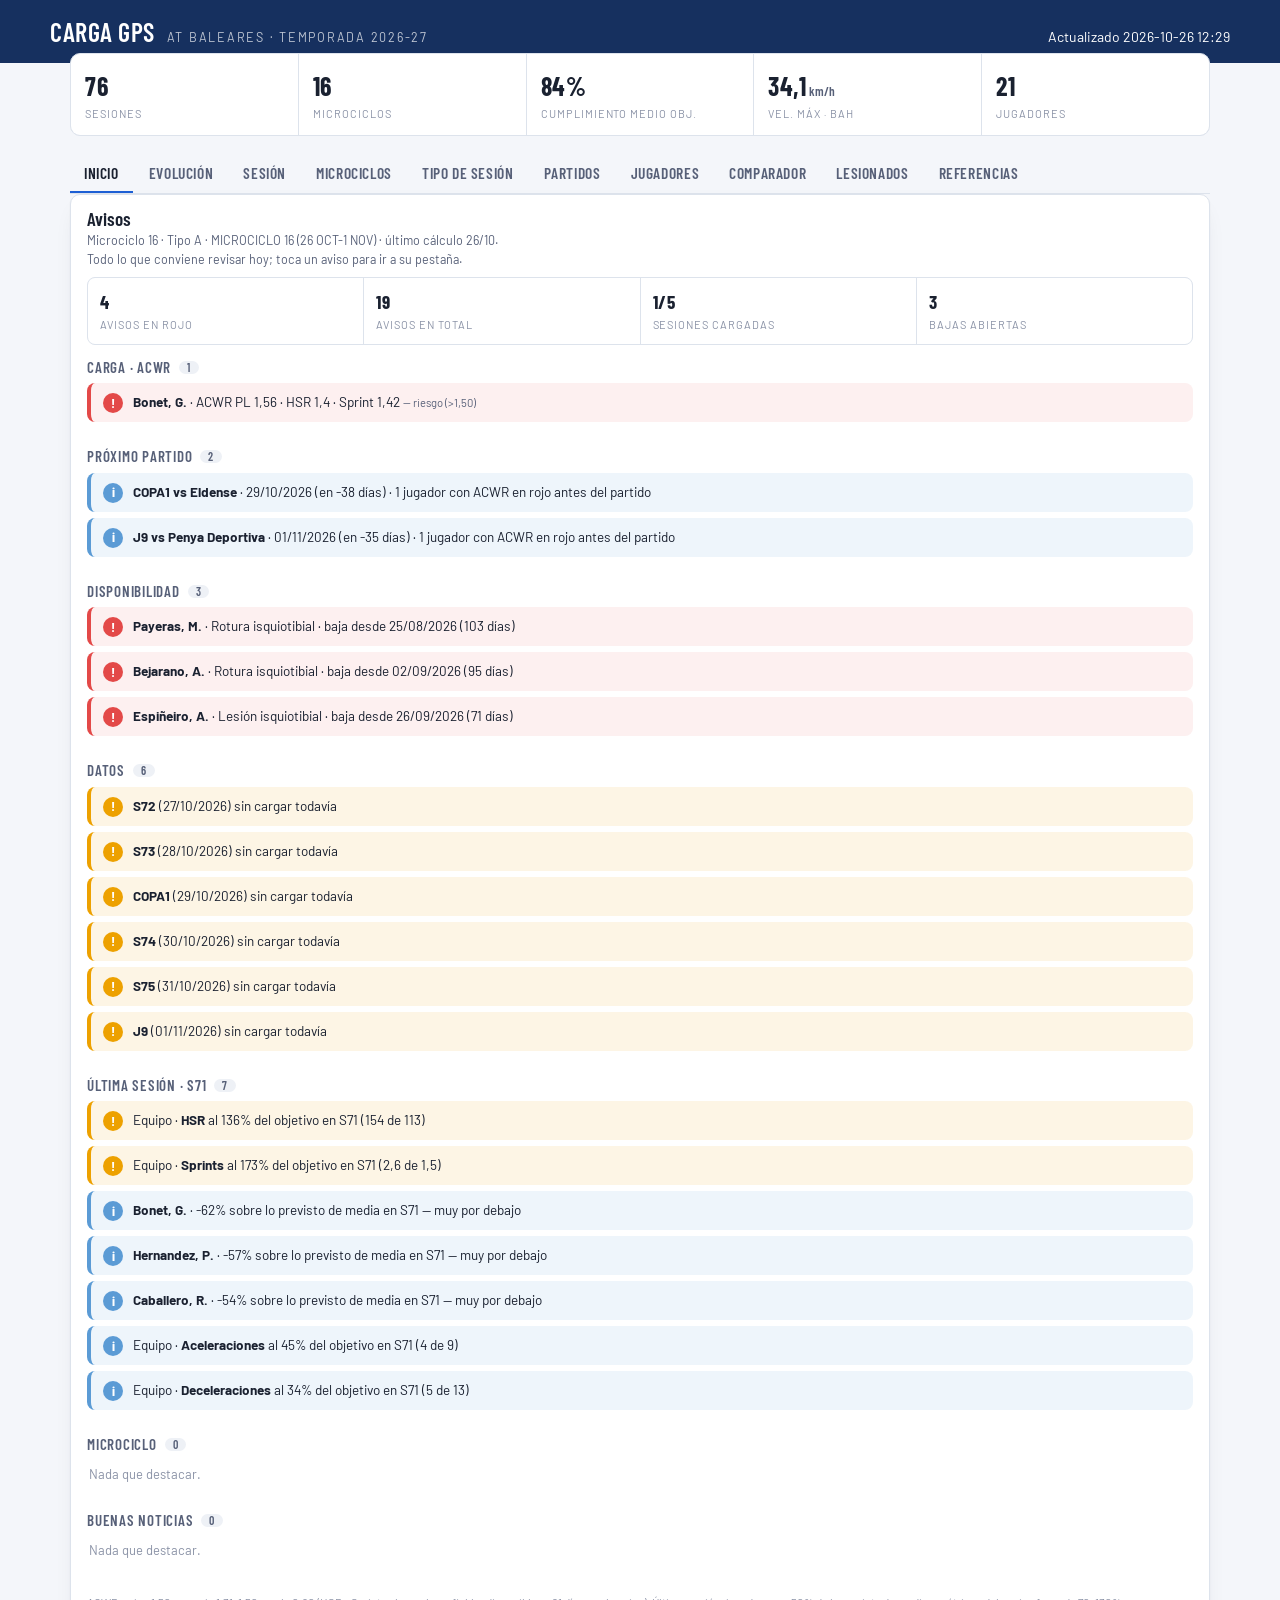
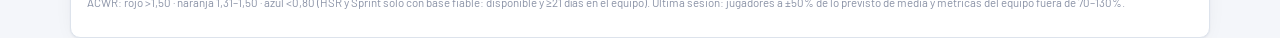
==== commit 24837fa5: "Semáforo por métrica (Dist./HMLD ±10%, HSR/ACC/DEC ±20%, Sprints ±2) y % de cumplimiento ponderado p" ====
--- a/dashboard.html
+++ b/dashboard.html
@@ -264,6 +264,7 @@
 <main class="wrap" id="view"></main>
 
 <script src="data.js?v=53"></script>
+<script src="reglas.js?v=1"></script>
 <script>
 "use strict";
 function buildRAW(d){
@@ -867,13 +868,17 @@
   // objective band
   if(showBand && objY.some(v=>v!=null)){
     if(state.norm==="pctobj"){
-      svg.appendChild(el("rect",{class:"band-fill", x:mL, y:Y(110), width:iw, height:Y(90)-Y(110)}));
+      const tp=(window.GPS_REGLAS.TOL[state.metric]||["pct",10]); const tv=tp[0]==="pct"?tp[1]:20;
+      svg.appendChild(el("rect",{class:"band-fill", x:mL, y:Y(100+tv), width:iw, height:Y(100-tv)-Y(100+tv)}));
       svg.appendChild(el("line",{class:"band-line", x1:mL, x2:W-mR, y1:Y(100), y2:Y(100)}));
     } else {
       const dpath = line(objY.map((v,i)=> v==null?null:[X(i),Y(v)]));
-      // simple filled ribbon +/-10%
-      const up=line(objY.map((v,i)=> v==null?null:[X(i),Y(v*1.1)]));
-      const dn=objY.map((v,i)=> v==null?null:[X(i),Y(v*0.9)]).filter(Boolean).reverse();
+      // zona verde de la métrica (reglas.js); por minuto, en proporción
+      const bd=v=>{ const b=window.GPS_REGLAS.banda(v, state.metric)||[v*0.9,v*1.1];
+        if(state.norm==="permin" && window.GPS_REGLAS.TOL[state.metric] && window.GPS_REGLAS.TOL[state.metric][0]==="abs") return [v*0.8, v*1.2];
+        return b; };
+      const up=line(objY.map((v,i)=> v==null?null:[X(i),Y(bd(v)[1])]));
+      const dn=objY.map((v,i)=> v==null?null:[X(i),Y(bd(v)[0])]).filter(Boolean).reverse();
       if(up && dn.length){
         svg.appendChild(el("path",{class:"band-fill", d: up+" L"+dn.map(p=>p.join(",")).join(" L")+" Z"}));
       }
@@ -1004,8 +1009,7 @@
   const bajas = visibles.filter(pr=>esBaja(pr,s));
   // cumplimiento medio de cada jugador = media de real/objetivo en las métricas con objetivo
   const conObj = !s.isMatch || !!s.objNota;   // partidos de Liga: objetivo por minutos jugados
-  const cumplSes = pr => { if(pr.est) return null; const ps=RADAR_METRICS.filter(k=>{const c=raw(pr,k); return c.obj && c.real!=null;}).map(k=>raw(pr,k).real/raw(pr,k).obj*100);
-    return ps.length? ps.reduce((a,b)=>a+b,0)/ps.length : null; };
+  const cumplSes = pr => pr.est ? null : cumplPr(pr, s.role);   // pesos del día (MD-4: ACC/DEC · MD-3: HSR/Sprints)
   players.forEach(pr=> pr.cumpl = conObj? cumplSes(pr) : null);
   // por minuto (filtro Normalización): obj y real entre los minutos de cada jugador; en partidos,
   // fuera quien jugó menos de 30′ (su ritmo se dispara)
@@ -1078,10 +1082,7 @@
     p.appendChild(bar);
   }
   const vObj = conObj && state.sesObj;
-  p.appendChild(legendRow([
-    {c:"var(--sem-corto)",t:"< 90% obj."},{c:"var(--sem-ok)",t:"90–110%"},
-    {c:"var(--sem-pasado)",t:"110–120%"},{c:"var(--sem-alto)",t:"> 120%"},
-  ]));
+  p.appendChild(legendRow(LEYENDA_ZONAS));
 
   // tabla: cada jugador × cada métrica (obj/real/%); la cabecera de cada métrica ordena
   const wrap=el("div",{class:"tbl-scroll sticky-col"});
@@ -1100,9 +1101,9 @@
   tb.innerHTML=`<thead><tr>${head1}</tr><tr>${head2}</tr></thead>`;
   const body=el("tbody");
 
-  function pctCell(pct){
+  function pctCell(pct, real, obj, k){
     if(pct==null) return `<td class="mono pct">–</td>`;
-    const col = pct<90?"var(--sem-corto)": pct<=110?"var(--sem-ok)": pct<=120?"var(--sem-pasado)":"var(--sem-alto)";
+    const col = zonaColor(real, obj, k) || semColor(pct);
     return `<td class="mono pct" style="color:${col}; font-weight:700">${Math.round(pct)}%</td>`;
   }
 
@@ -1118,7 +1119,7 @@
       const o=porMin(c.obj,pr), r=porMin(c.real,pr);
       if(vObj) cells.push(`<td class="mono v-obj grp-start">${o!=null?fmtN(o,decM(k)):"–"}</td>`);
       cells.push(`<td class="mono v-real${vObj?"":" grp-start"}" title="${o!=null?"Objetivo "+fmtN(o,decM(k)):""}">${r!=null?fmtN(r,decM(k)):"–"}</td>`);
-      cells.push(pctCell(pct));
+      cells.push(pctCell(pct, c.real, c.obj, k));
     });
     if(pr.vmax!=null||pr.pl!=null) hasAny=true;
     cells.push(`<td class="mono grp-start">${pr.vmax!=null?fmtN(pr.vmax,1):"–"}</td>`);
@@ -1138,7 +1139,7 @@
     const mo = pm ? (()=>{ const xs=players.map(pr=>porMin(raw(pr,k).obj,pr)).filter(v=>v!=null); return xs.length? xs.reduce((a,b)=>a+b,0)/xs.length : null; })() : teamObjV;
     if(vObj) teamCells.push(`<td class="mono v-obj grp-start">${mo!=null?fmtN(mo,decM(k)):"–"}</td>`);
     teamCells.push(`<td class="mono v-real${vObj?"":" grp-start"}" title="${mo!=null?"Objetivo "+fmtN(mo,decM(k)):""}">${mr!=null?fmtN(mr,decM(k)):"–"}</td>`);
-    teamCells.push(pctCell(pct));
+    teamCells.push(pctCell(pct, teamReal, teamObjV, k));
   });
   teamCells.push(`<td class="mono grp-start">${vmaxTeam!=null?fmtN(vmaxTeam,1):"–"}</td>`);
   teamCells.push(`<td class="mono">${plTeam!=null?fmtN(plTeam,0):"–"}</td>`);
@@ -1279,6 +1280,8 @@
     const hecha = hechas.includes(s);
     s.players.forEach(pr=>{
       const r=f(pr.d); r.desde=desde[pr.d]||null; if(pr.fm) r.fm=true;
+      // % de cada sesión con objetivo (pesos del día); pendiente = sin hacer todavía
+      if(conObj(pr)){ (r.cs || (r.cs=[])).push(hecha ? (pr.est ? null : (cumplPr(pr, s.role) ?? 0)) : undefined); }
       RADAR_METRICS.forEach(k=>{ const c=raw(pr,k); suma(r.obj,k,c.obj); if(hecha) suma(r.objF,k,c.obj); });
       if(r.desde && !conObj(pr)){ if(conReal(pr)) r.parcial=true; return; }   // readaptación antes de volver
       RADAR_METRICS.forEach(k=> suma(r.acum,k,raw(pr,k).real));
@@ -1295,12 +1298,21 @@
   }));
   return {ses, hechas, filas:Object.values(filas).sort((a,b)=>a.d-b.d)};
 }
-// cumplimiento medio = media de (acumulado / objetivo) en las 6 métricas con objetivo > 0
+// cumplimiento de la semana = media del % de cada sesión con objetivo (pesos del día, reglas.js).
+// "a fecha": solo las sesiones ya hechas · "semana": las pendientes cuentan como 0
 function cumplMedio(r, refKey){
-  const ps = RADAR_METRICS.filter(k=> r[refKey][k]).map(k=> (r.acum[k]||0) / r[refKey][k] * 100);
-  return ps.length ? ps.reduce((a,b)=>a+b,0)/ps.length : null;
+  const cs=(r.cs||[]).filter(v=>v!==null);
+  const vals = refKey==="objF" ? cs.filter(v=>v!==undefined) : cs.map(v=> v===undefined ? 0 : v);
+  return vals.length ? vals.reduce((a,b)=>a+b,0)/vals.length : null;
 }
 const semColor = pct => pct==null? "var(--ink-3)" : pct<90?"var(--sem-corto)": pct<=110?"var(--sem-ok)": pct<=120?"var(--sem-pasado)":"var(--sem-alto)";
+// color por métrica con su tolerancia (reglas.js: Dist./HMLD ±10%, HSR/ACC/DEC ±20%, Sprints ±2)
+const ZCOL={azul:"var(--sem-corto)",verde:"var(--sem-ok)",naranja:"var(--sem-pasado)",rojo:"var(--sem-alto)"};
+const zonaColor=(real,obj,k)=>{ const z=window.GPS_REGLAS.zona(real,obj,k); return z? ZCOL[z] : null; };
+// % de cumplimiento de un jugador en una sesión (media ponderada según el día)
+const cumplPr=(pr,role)=> window.GPS_REGLAS.cumplimiento(k=>raw(pr,k), role);
+const LEYENDA_ZONAS=[{c:"var(--sem-corto)",t:"Por debajo de la zona"},{c:"var(--sem-ok)",t:"En zona (Dist./HMLD ±10% · HSR/ACC/DEC ±20% · Sprints ±2)"},
+  {c:"var(--sem-pasado)",t:"Por encima"},{c:"var(--sem-alto)",t:"Muy por encima (más del doble)"}];
 function panelAcumulado(){
   const conDatos = MICROS.filter(mc=> RAW.sessions.some(s=>s.mc===mc && !s.isMatch && sessionHasData(s)));
   if(state.acuMc==null || !conDatos.includes(state.acuMc)) state.acuMc = conDatos[conDatos.length-1];
@@ -1361,13 +1373,11 @@
     {n:conObj.filter(r=>r.cumpl!=null && r.cumpl<90).length, l:"Por debajo (< 90%)"},
   ].map(k=>`<div class="kpi"><div class="n">${k.n}</div><div class="l">${k.l}</div></div>`).join("");
   p.appendChild(mini);
-  p.appendChild(legendRow([
-    {c:"var(--sem-corto)",t:"< 90%"},{c:"var(--sem-ok)",t:"90–110%"},
-    {c:"var(--sem-pasado)",t:"110–120%"},{c:"var(--sem-alto)",t:"> 120%"},
-  ]));
-  const pctCell = pct => {
+  p.appendChild(legendRow(LEYENDA_ZONAS));
+  p.appendChild(el("p",{class:"note", style:"padding:0 16px 6px"},"«Cumpl.» = media del % de cada sesión, con más peso en ACC/DEC el MD-4 y en HSR/Sprints el MD-3 (verde 90–110%). Las métricas, con la zona de cada una sobre el acumulado de la semana."));
+  const pctCell = (pct, real, obj, k) => {
     if(pct==null) return `<td class="mono">–</td>`;
-    const col = pct<90?"var(--sem-corto)": pct<=110?"var(--sem-ok)": pct<=120?"var(--sem-pasado)":"var(--sem-alto)";
+    const col = (k==="sprint" ? null : zonaColor(real, obj, k)) || semColor(pct);
     return `<td class="mono" style="color:${col}; font-weight:700">${Math.round(pct)}%</td>`;
   };
   const wrap=el("div",{class:"tbl-scroll sticky-col"});
@@ -1385,7 +1395,7 @@
       const o=r[refKey][k], a=r.acum[k];
       cells.push(`<td class="mono v-obj grp-start">${o!=null?fmtN(o,METRICS[k].dec):"–"}</td>`);
       cells.push(`<td class="mono v-real">${a!=null?fmtN(a,METRICS[k].dec):"–"}</td>`);
-      cells.push(conPct? pctCell(o? (a||0)/o*100 : null) : `<td class="mono">–</td>`);
+      cells.push(conPct? pctCell(o? (a||0)/o*100 : null, a||0, o, k) : `<td class="mono">–</td>`);
     });
     cells.push(`<td class="mono grp-start">${r.pl!=null?fmtN(r.pl,0):"–"}</td>`);
     cells.push(`<td class="mono">${r.min!=null?fmtN(r.min,0)+"′":"–"}</td>`);
@@ -1406,7 +1416,7 @@
     RADAR_METRICS.forEach(k=>{
       const o=med[refKey][k], a=med.acum[k];
       cells.push(`<td class="mono v-obj grp-start">${fmtN(o,METRICS[k].dec)}</td><td class="mono v-real">${fmtN(a,METRICS[k].dec)}</td>`);
-      cells.push(pctCell(o? a/o*100 : null));
+      cells.push(pctCell(o? a/o*100 : null, a, o, k));
     });
     cells.push(`<td class="mono grp-start">${pls.length?fmtN(pls.reduce((a,b)=>a+b,0)/pls.length,0):"–"}</td>`);
     cells.push(`<td class="mono">${mins.length?fmtN(mins.reduce((a,b)=>a+b,0)/mins.length,0)+"′":"–"}</td>`);
@@ -1672,10 +1682,7 @@
 function viewJugadores(root){
   const p=panel("Mapa de jugadores",
     "Media de la temporada de cada jugador frente a su objetivo individual, por métrica. Verde = en objetivo, azul = por debajo, ámbar/rojo = por encima. Pulsa una fila para ver la ficha.");
-  p.appendChild(legendRow([
-    {c:"var(--sem-corto)",t:"< 90% obj."},{c:"var(--sem-ok)",t:"90–110%"},
-    {c:"var(--sem-pasado)",t:"110–120%"},{c:"var(--sem-alto)",t:"> 120%"},
-  ]));
+  p.appendChild(legendRow(LEYENDA_ZONAS));
 
   const cols=RADAR_METRICS;
   const players=PLAYERS.filter(pl=> state.group==="all" || pl.g===state.group);
@@ -1685,9 +1692,10 @@
       const pr=s.players.find(x=>x.d===dorsal); if(!pr) return;
       const c=raw(pr,m); if(c.obj!=null && c.real!=null){ real+=c.real; obj+=c.obj; n++; }
     });
-    return n? {pct:real/obj*100, n} : null;
+    return n? {pct:real/obj*100, n, real:real/n, obj:obj/n} : null;
   };
-  const colOf=pct=> pct==null?"var(--sem-na)": pct<90?"var(--sem-corto)": pct<=110?"var(--sem-ok)": pct<=120?"var(--sem-pasado)":"var(--sem-alto)";
+  // color con la zona de cada métrica sobre la media por sesión
+  const colOf=(c,m)=> !c ? "var(--sem-na)" : (zonaColor(c.real, c.obj, m) || semColor(c.pct));
 
   const wrap=el("div",{class:"tbl-scroll"});
   const tb=el("table");
@@ -1699,7 +1707,7 @@
     tr.appendChild(el("td",{class:"pos-"+pl.g}, GROUPS[pl.g]||pl.g));
     cols.forEach(m=>{
       const c=cell(pl.d,m);
-      const td=el("td",{class:"hm-cell", style:`background:${colOf(c?.pct)}; color:#fff`});
+      const td=el("td",{class:"hm-cell", style:`background:${colOf(c,m)}; color:#fff`});
       td.innerHTML=`<span class="hm-val">${c?Math.round(c.pct)+"%":"–"}</span>`;
       tr.appendChild(td);
     });
@@ -1743,7 +1751,7 @@
         el("td",{},bk),
         el("td",{class:"mono"},String(vn)),
         el("td",{class:"mono"},fmtN(val/vn, state.norm==="permin"?2:0)),
-        el("td",{class:"mono", style:pct!=null?`color:${colOf(pct)}`:""}, pct!=null?Math.round(pct)+"%":"–"),
+        el("td",{class:"mono", style:pct!=null?`color:${colOf({pct, real:real/n, obj:obj/n}, state.metric)}`:""}, pct!=null?Math.round(pct)+"%":"–"),
       ]));
     });
     t.appendChild(tbody); bt.appendChild(t); grid.appendChild(bt);
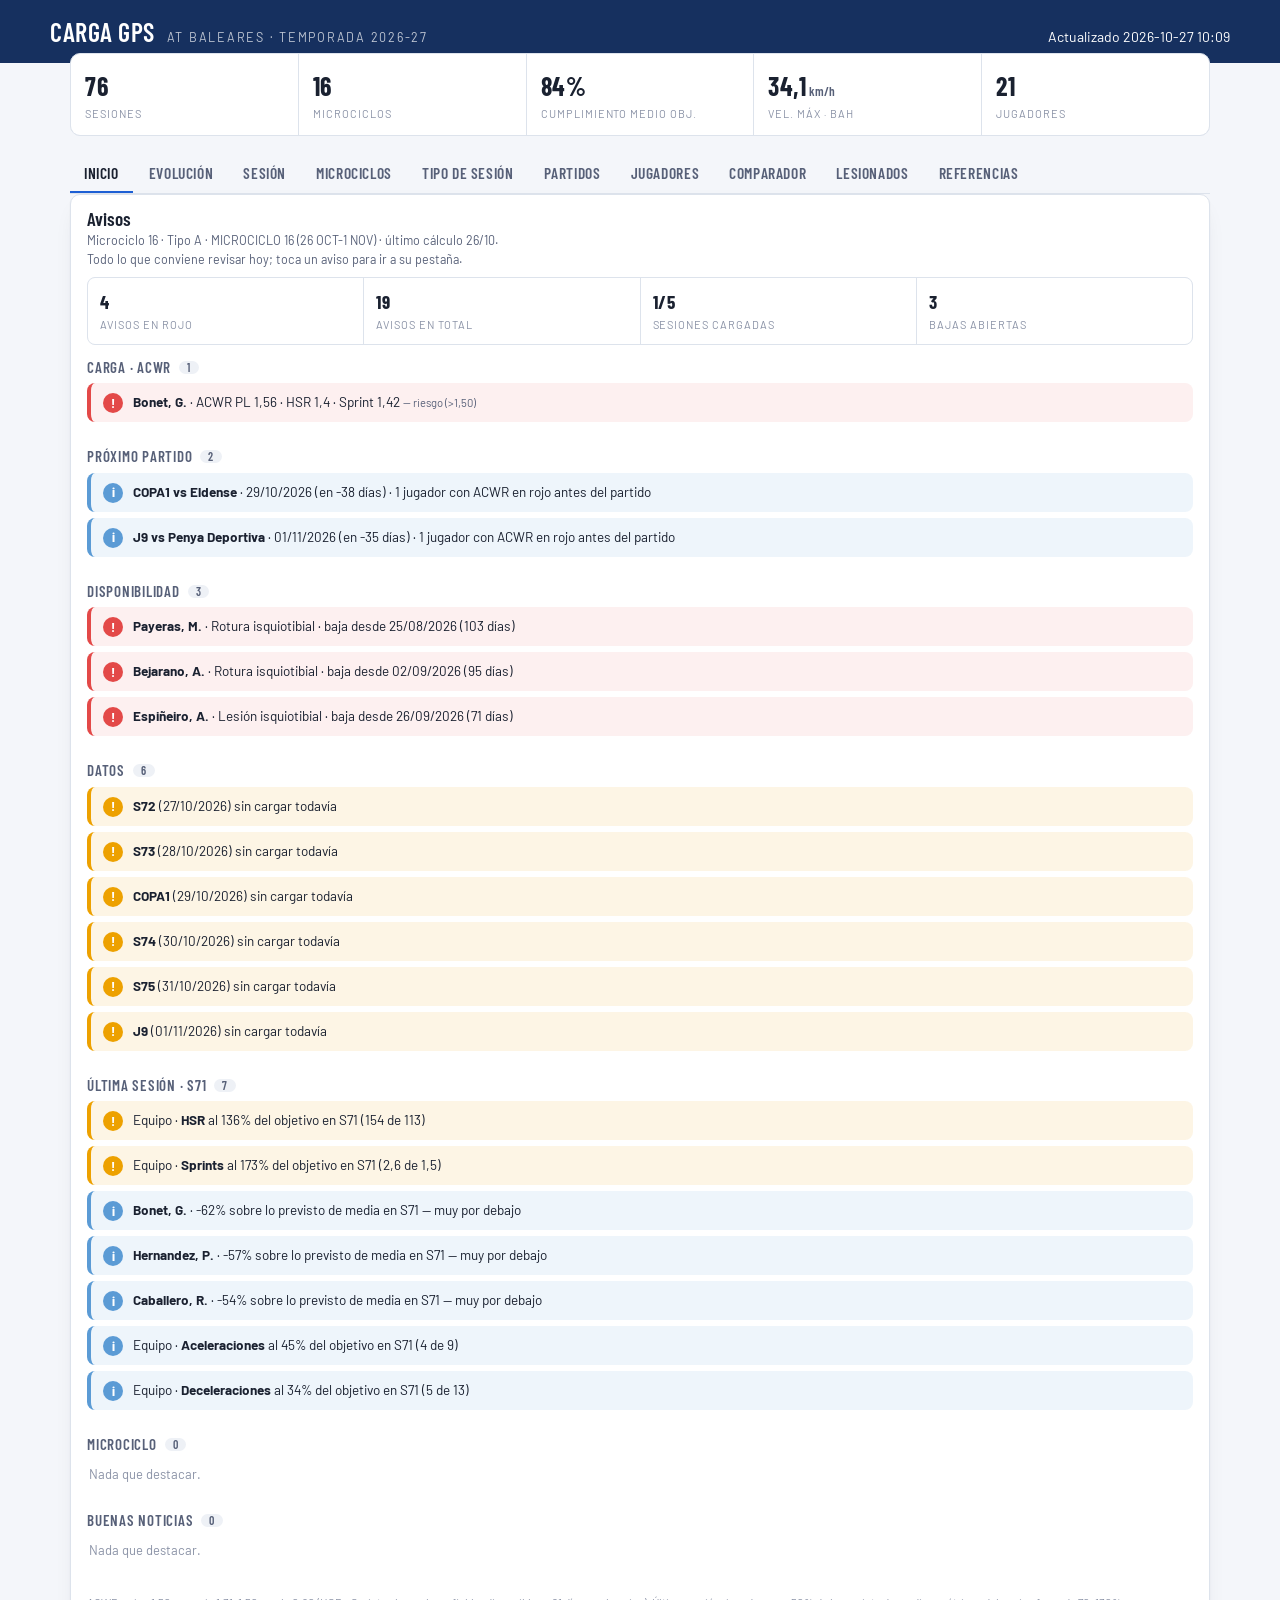
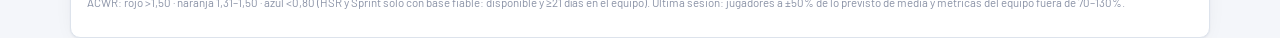
==== commit 0458557d: "Sprints dentro de ±2 = 100% en el cumplimiento; MD+1 titulares solo con objetivo de Distancia y HMLD" ====
--- a/dashboard.html
+++ b/dashboard.html
@@ -264,7 +264,7 @@
 <main class="wrap" id="view"></main>
 
 <script src="data.js?v=53"></script>
-<script src="reglas.js?v=1"></script>
+<script src="reglas.js?v=2"></script>
 <script>
 "use strict";
 function buildRAW(d){
@@ -1115,7 +1115,7 @@
     RADAR_METRICS.forEach(k=>{
       const c=raw(pr,k);
       if(c.real!=null) hasAny=true;
-      const pct=(c.obj&&c.real!=null)? c.real/c.obj*100 : null;
+      const pct=(c.obj&&c.real!=null)? window.GPS_REGLAS.ratio(c.real,c.obj,k)*100 : null;
       const o=porMin(c.obj,pr), r=porMin(c.real,pr);
       if(vObj) cells.push(`<td class="mono v-obj grp-start">${o!=null?fmtN(o,decM(k)):"–"}</td>`);
       cells.push(`<td class="mono v-real${vObj?"":" grp-start"}" title="${o!=null?"Objetivo "+fmtN(o,decM(k)):""}">${r!=null?fmtN(r,decM(k)):"–"}</td>`);
@@ -1134,7 +1134,7 @@
   if(conObj) teamCells.push(`<td class="mono grp-start cum" style="font-weight:700; color:${semColor(cumplEq)}">${cumplEq!=null?Math.round(cumplEq)+"%":"–"}</td>`);
   RADAR_METRICS.forEach(k=>{
     const teamReal=teamPoint(s,k,"abs"), teamObjV=teamObj(s,k,"abs");
-    const pct=(teamObjV&&teamReal!=null)? teamReal/teamObjV*100 : null;
+    const pct=(teamObjV&&teamReal!=null)? window.GPS_REGLAS.ratio(teamReal,teamObjV,k)*100 : null;
     const mr = pm ? (()=>{ const xs=players.map(pr=>porMin(raw(pr,k).real,pr)).filter(v=>v!=null); return xs.length? xs.reduce((a,b)=>a+b,0)/xs.length : null; })() : teamReal;
     const mo = pm ? (()=>{ const xs=players.map(pr=>porMin(raw(pr,k).obj,pr)).filter(v=>v!=null); return xs.length? xs.reduce((a,b)=>a+b,0)/xs.length : null; })() : teamObjV;
     if(vObj) teamCells.push(`<td class="mono v-obj grp-start">${mo!=null?fmtN(mo,decM(k)):"–"}</td>`);
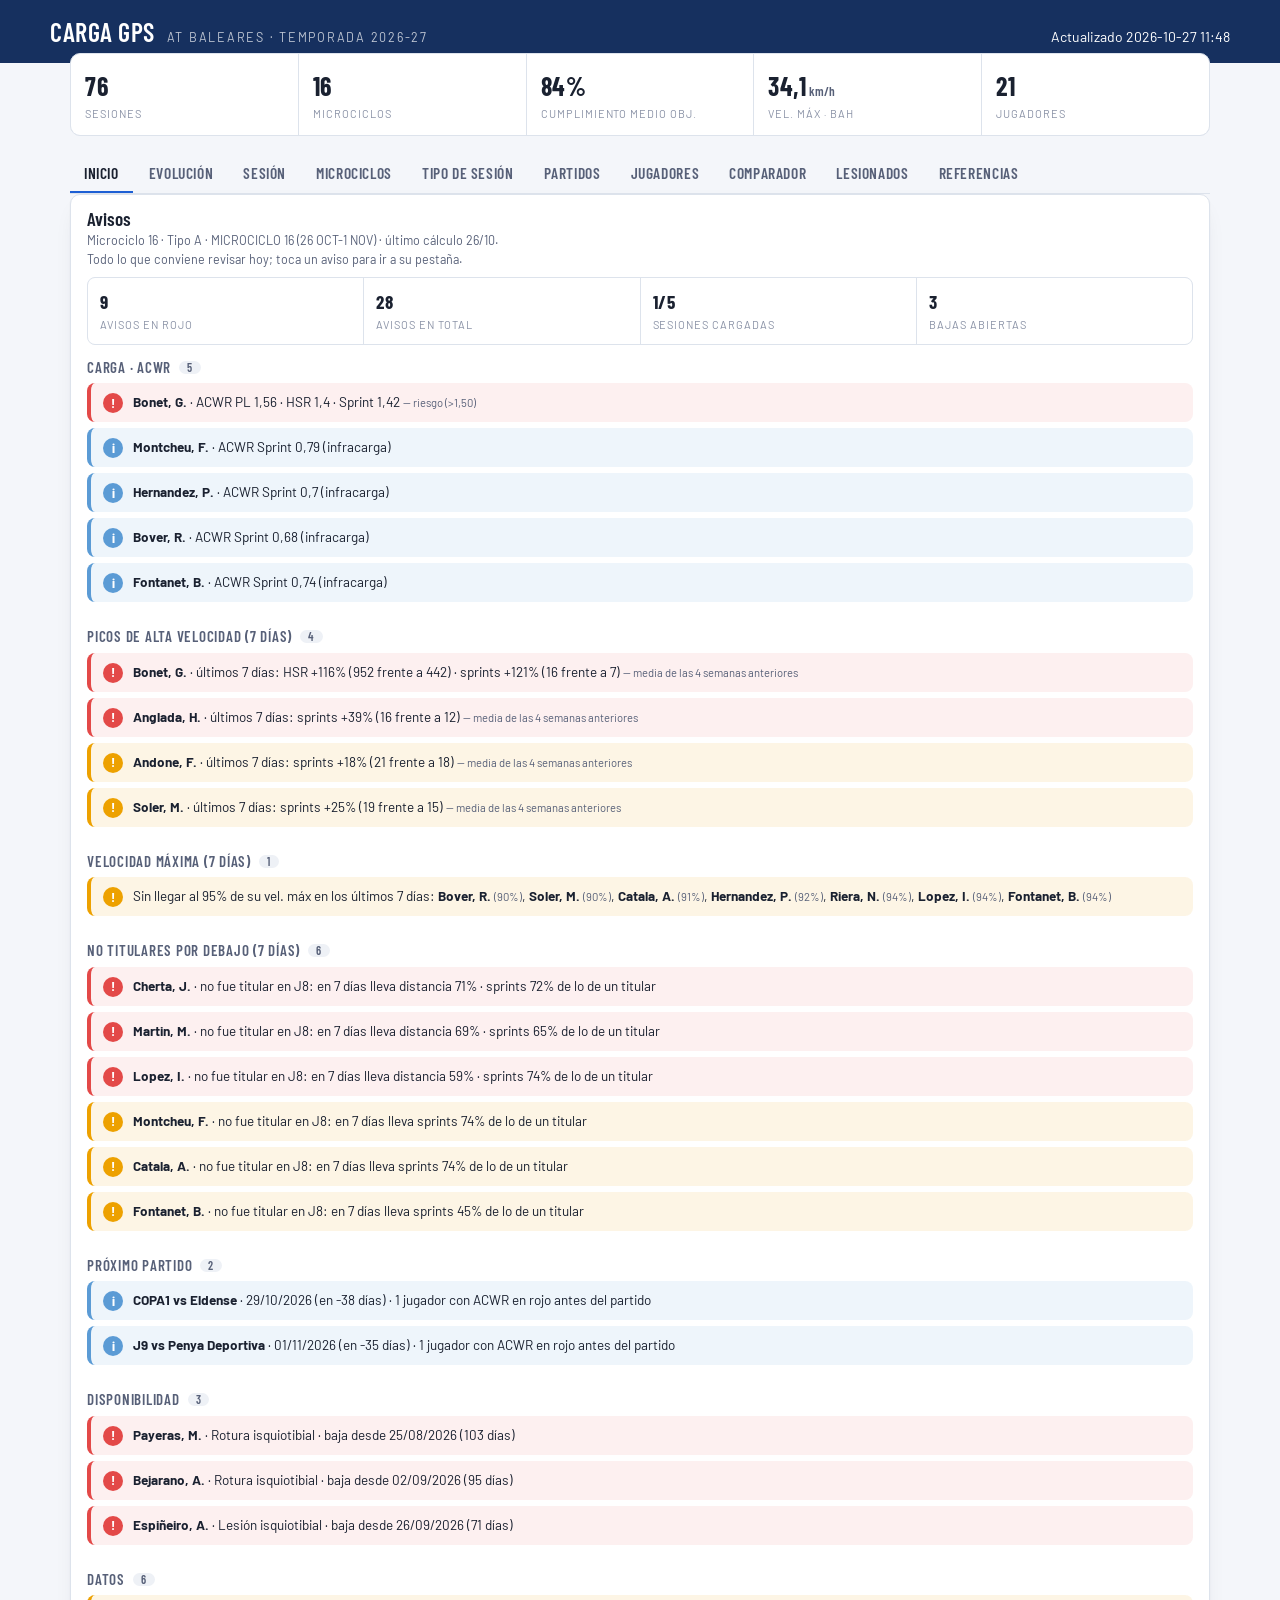
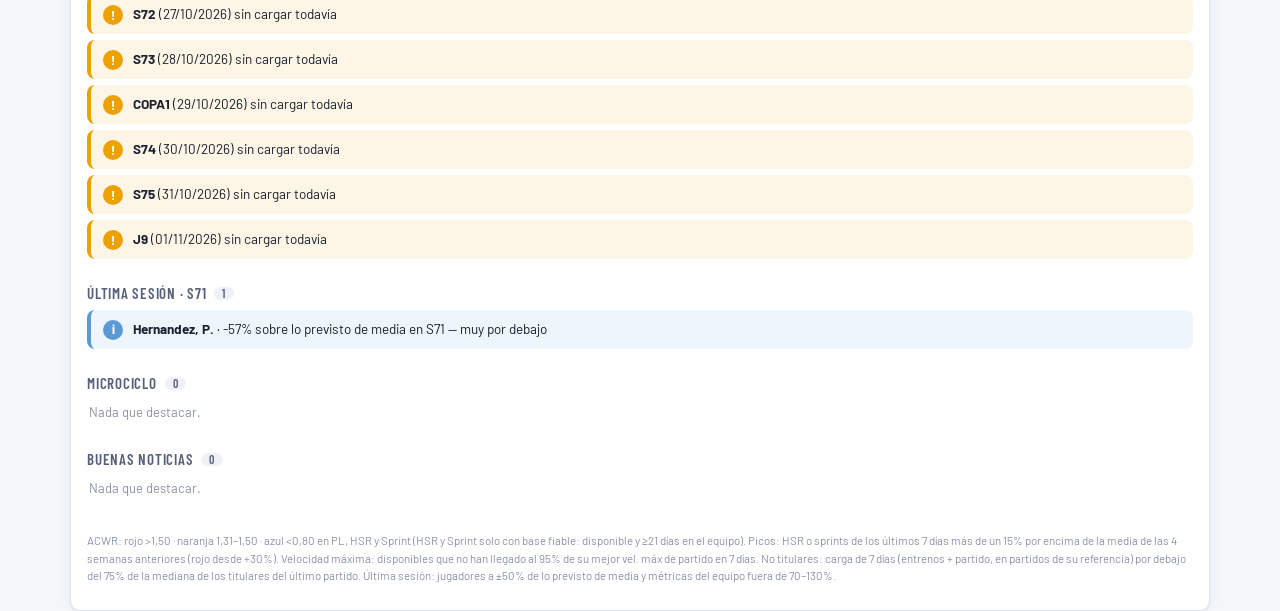
==== commit 1ff00697: "Coeficientes revisados (27/10) y avisos nuevos: picos de 7 días, exposición ≥95% vel. máx, no titula" ====
--- a/dashboard.html
+++ b/dashboard.html
@@ -659,6 +659,7 @@
     else if(p.acwr && p.acwr<0.8 && baseFiable(p.dorsal)) iss.push(["low",`PL ${f2(p.acwr)} (infracarga)`]);
     if(baseFiable(p.dorsal)) [["acwrHsr","HSR"],["acwrSprint","Sprint"]].forEach(([k,l])=>{
       const v=p[k]; if(v!=null && v>1.3) iss.push([v>1.5?"hi":"mid",`${l} ${f2(v)}`]);
+      else if(v!=null && v<0.8) iss.push(["low",`${l} ${f2(v)} (infracarga)`]);
     });
     if(!iss.length) return;
     const sev=iss.map(x=>x[0]).sort((a,b)=>sevOrd[a]-sevOrd[b])[0];
@@ -666,6 +667,68 @@
       (sev==="hi"?" <small>— riesgo (&gt;1,50)</small>":sev==="mid"?" <small>— precaución (1,31–1,50)</small>":"")});
   });
   add("Carga · ACWR", carga);
+
+  // --- series diarias (entrenos, partidos y extras) para los avisos de 7 días ---
+  const dias={}, vmd={};
+  (D.microciclos||[]).forEach(k2=>{ const M=D[k2];
+    [M.sesiones,M.partidos,M.extras].forEach(g=>Object.values(g||{}).forEach(s=>{ if(!s.date) return;
+      (s.players||[]).forEach(p=>{ const v=k=> p[k]&&typeof p[k]==="object"? p[k].real : null;
+        if(v("distancia")==null && p.playerLoad==null) return;
+        const o=((dias[p.dorsal]=dias[p.dorsal]||{})[s.date]=dias[p.dorsal][s.date]||{distancia:0,hsr:0,sprint:0});
+        ["distancia","hsr","sprint"].forEach(k=>{ o[k]+= v(k)||0; });
+        if(p.velMax!=null && !p.proxyDe && !p.estimado) (vmd[p.dorsal]=vmd[p.dorsal]||{})[s.date]=Math.max((vmd[p.dorsal]||{})[s.date]||0,p.velMax);
+      }); })); });
+  const ultimo = Object.values(dias).flatMap(o=>Object.keys(o)).sort().pop();
+  const menos=(iso,n)=>{ const d=new Date(iso+"T12:00:00"); d.setDate(d.getDate()-n); return d.toISOString().slice(0,10); };
+  const suma=(d,k,desde,hasta)=> Object.entries(dias[d]||{}).filter(([f])=>f>desde&&f<=hasta).reduce((a,[,o])=>a+o[k],0);
+  const disponible=d=>{ const r=rp[d]; return !(r&&r.dispo&&r.dispo!=="ok") && !LESIONES.some(l=>l.dorsal===d&&!l.alta); };
+  const nombreLista=a=>a.map(x=>`<b>${nom(x)}</b>`).join(", ");
+
+  // 1 · picos semanales: últimos 7 días frente a la media de las 4 semanas anteriores
+  const picos=[];
+  if(ultimo) D.refPartido.players.forEach(r=>{ const d=r.dorsal;
+    if(!disponible(d) || !r.primeraFecha || r.primeraFecha>menos(ultimo,35)) return;
+    const msg=[];
+    [["hsr","HSR"],["sprint","sprints"]].forEach(([k,l])=>{
+      const ahora=suma(d,k,menos(ultimo,7),ultimo);
+      const prev=[1,2,3,4].map(i=>suma(d,k,menos(ultimo,7*(i+1)),menos(ultimo,7*i)));
+      const media=prev.reduce((a,b)=>a+b,0)/4;
+      if(media>0 && ahora>media*1.15) msg.push(`${l} +${Math.round((ahora/media-1)*100)}% (${fmtN(ahora,0)} frente a ${fmtN(media,0)})`);
+    });
+    if(msg.length) picos.push({sev: msg.some(t=>/\+(\d+)/.exec(t)&&+/\+(\d+)/.exec(t)[1]>=30)?"hi":"mid", go:"jugadores",
+      txt:`<b>${nom(d)}</b> · últimos 7 días: ${msg.join(" · ")} <small>— media de las 4 semanas anteriores</small>`});
+  });
+  add("Picos de alta velocidad (7 días)", picos);
+
+  // 2 · exposición a velocidad máxima: ≥95% de su vel. máx de partido en los últimos 7 días
+  const sinVmax=[];
+  if(ultimo) D.refPartido.players.forEach(r=>{ const d=r.dorsal;
+    if(!disponible(d) || !r.velMax || !Object.keys(dias[d]||{}).some(f=>f>menos(ultimo,7))) return;
+    const mx=Math.max(0,...Object.entries(vmd[d]||{}).filter(([f])=>f>menos(ultimo,7)&&f<=ultimo).map(([,v])=>v));
+    if(mx < r.velMax*0.95) sinVmax.push({d, pc:Math.floor(mx/r.velMax*100)});
+  });
+  add("Velocidad máxima (7 días)", sinVmax.length ? [{sev:"mid", go:"jugadores",
+    txt:`Sin llegar al 95% de su vel. máx en los últimos 7 días: ${sinVmax.sort((a,b)=>a.pc-b.pc).map(x=>`<b>${nom(x.d)}</b> <small>(${x.pc}%)</small>`).join(", ")}`}] : []);
+
+  // 3 · no titulares muy por debajo: carga de 7 días (en partidos de su referencia) frente a la mediana de los titulares
+  const brecha=[];
+  const ultPartido=(()=>{ let best=null; (D.microciclos||[]).forEach(k2=>Object.entries(D[k2].partidos||{}).forEach(([k,s])=>{
+    if(s.date&&s.date<=ultimo&&(s.players||[]).some(p=>p.distancia&&p.distancia.real!=null)&&(!best||s.date>best.date)) best={k,...s}; })); return best; })();
+  if(ultimo && ultPartido){
+    const mins=x=>{ if(x==null) return 0; const t=String(x); if(t.includes(":")){const q=t.split(":").map(Number); return q.length===3?q[0]*60+q[1]+q[2]/60:q[0]+q[1]/60;} return parseFloat(t)||0; };
+    const tit=new Set(ultPartido.players.filter(p=>mins(p.duracion)>=60).map(p=>p.dorsal));
+    const rel=(d,k)=>{ const r=rp[d]; return r&&r[k]? suma(d,k,menos(ultimo,7),ultimo)/r[k] : null; };
+    const med=k=>{ const xs=[...tit].map(d=>rel(d,k)).filter(v=>v!=null).sort((a,b)=>a-b); return xs.length? xs[Math.floor(xs.length/2)] : null; };
+    const MT={distancia:med("distancia"), hsr:med("hsr"), sprint:med("sprint")};
+    D.refPartido.players.forEach(r=>{ const d=r.dorsal;
+      if(tit.has(d) || !disponible(d) || !Object.keys(dias[d]||{}).some(f=>f>menos(ultimo,7))) return;
+      const bajo=[["distancia","distancia"],["hsr","HSR"],["sprint","sprints"]].map(([k,l])=>{ const v=rel(d,k), t=MT[k];
+        return v!=null&&t&&v<t*0.75 ? `${l} ${Math.round(v/t*100)}%` : null; }).filter(Boolean);
+      if(bajo.length) brecha.push({sev:bajo.length>=2?"hi":"mid", go:"jugadores",
+        txt:`<b>${nom(d)}</b> · no fue titular en ${ultPartido.k}: en 7 días lleva ${bajo.join(" · ")} de lo de un titular`});
+    });
+  }
+  add("No titulares por debajo (7 días)", brecha);
 
   // 2 · Próximo partido
   const pend=keys.filter(k=>isM(k) && !done(ses(k)));
@@ -726,7 +789,9 @@
     devs.sort((a,b)=>Math.abs(b[1])-Math.abs(a[1])).forEach(([d,v])=>
       us.push({sev:v>0?"mid":"low", go:"sesion", txt:`<b>${nom(d)}</b> · ${v>0?"+":""}${Math.round(v*100)}% sobre lo previsto de media en ${ultK} — ${v>0?"carga muy alta":"muy por debajo"}`}));
     const ta=ult.teamAvg||{};
-    ["hsr","sprint","acc","dec","distancia"].forEach(k=>{
+    // en MD+1 la media mezcla recuperación y compensación (y los titulares no tienen objetivo de alta
+    // intensidad): no se compara la media del equipo
+    if(!/^MD\+1/.test(String(ult.role||"").replace(/\s+/g,""))) ["hsr","sprint","acc","dec","distancia"].forEach(k=>{
       const c=ta[k]; if(!c||!c.obj||c.real==null) return;
       const r=c.real/c.obj;
       if(r<0.7||r>1.3) us.push({sev:r>1?"mid":"low", go:"sesion",
@@ -781,7 +846,8 @@
   secs.forEach(([tit,lst])=>{
     const sec=el("div",{class:"av-sec"});
     sec.innerHTML=`<h3>${tit} <span class="cnt">${lst.length}</span></h3>`;
-    if(!lst.length){ sec.appendChild(el("div",{class:"av-none"}, tit.startsWith("Carga")?"Toda la plantilla dentro de zona en PL, HSR y Sprint.":"Nada que destacar.")); }
+    if(!lst.length){ sec.appendChild(el("div",{class:"av-none"}, tit.startsWith("Carga")?"Toda la plantilla dentro de zona en PL, HSR y Sprint.":
+      tit.startsWith("Velocidad")?"Todos los disponibles han llegado al 95% de su vel. máx esta semana.":"Nada que destacar.")); }
     lst.slice().sort((a,b)=>sevOrd[a.sev]-sevOrd[b.sev]).forEach(a=>{
       const d=el("div",{class:`av ${a.sev}${a.go?" go":""}`});
       d.innerHTML=`<span class="ic">${ICO[a.sev]}</span><div>${a.txt}</div>`;
@@ -791,7 +857,10 @@
     p.appendChild(sec);
   });
   p.appendChild(el("p",{class:"note", style:"padding:0 16px 14px"},
-    "ACWR: rojo >1,50 · naranja 1,31–1,50 · azul <0,80 (HSR y Sprint solo con base fiable: disponible y ≥21 días en el equipo). "+
+    "ACWR: rojo >1,50 · naranja 1,31–1,50 · azul <0,80 en PL, HSR y Sprint (HSR y Sprint solo con base fiable: disponible y ≥21 días en el equipo). "+
+    "Picos: HSR o sprints de los últimos 7 días más de un 15% por encima de la media de las 4 semanas anteriores (rojo desde +30%). "+
+    "Velocidad máxima: disponibles que no han llegado al 95% de su mejor vel. máx de partido en 7 días. "+
+    "No titulares: carga de 7 días (entrenos + partido, en partidos de su referencia) por debajo del 75% de la mediana de los titulares del último partido. "+
     "Última sesión: jugadores a ±50% de lo previsto de media y métricas del equipo fuera de 70–130%."));
   root.appendChild(p);
 }
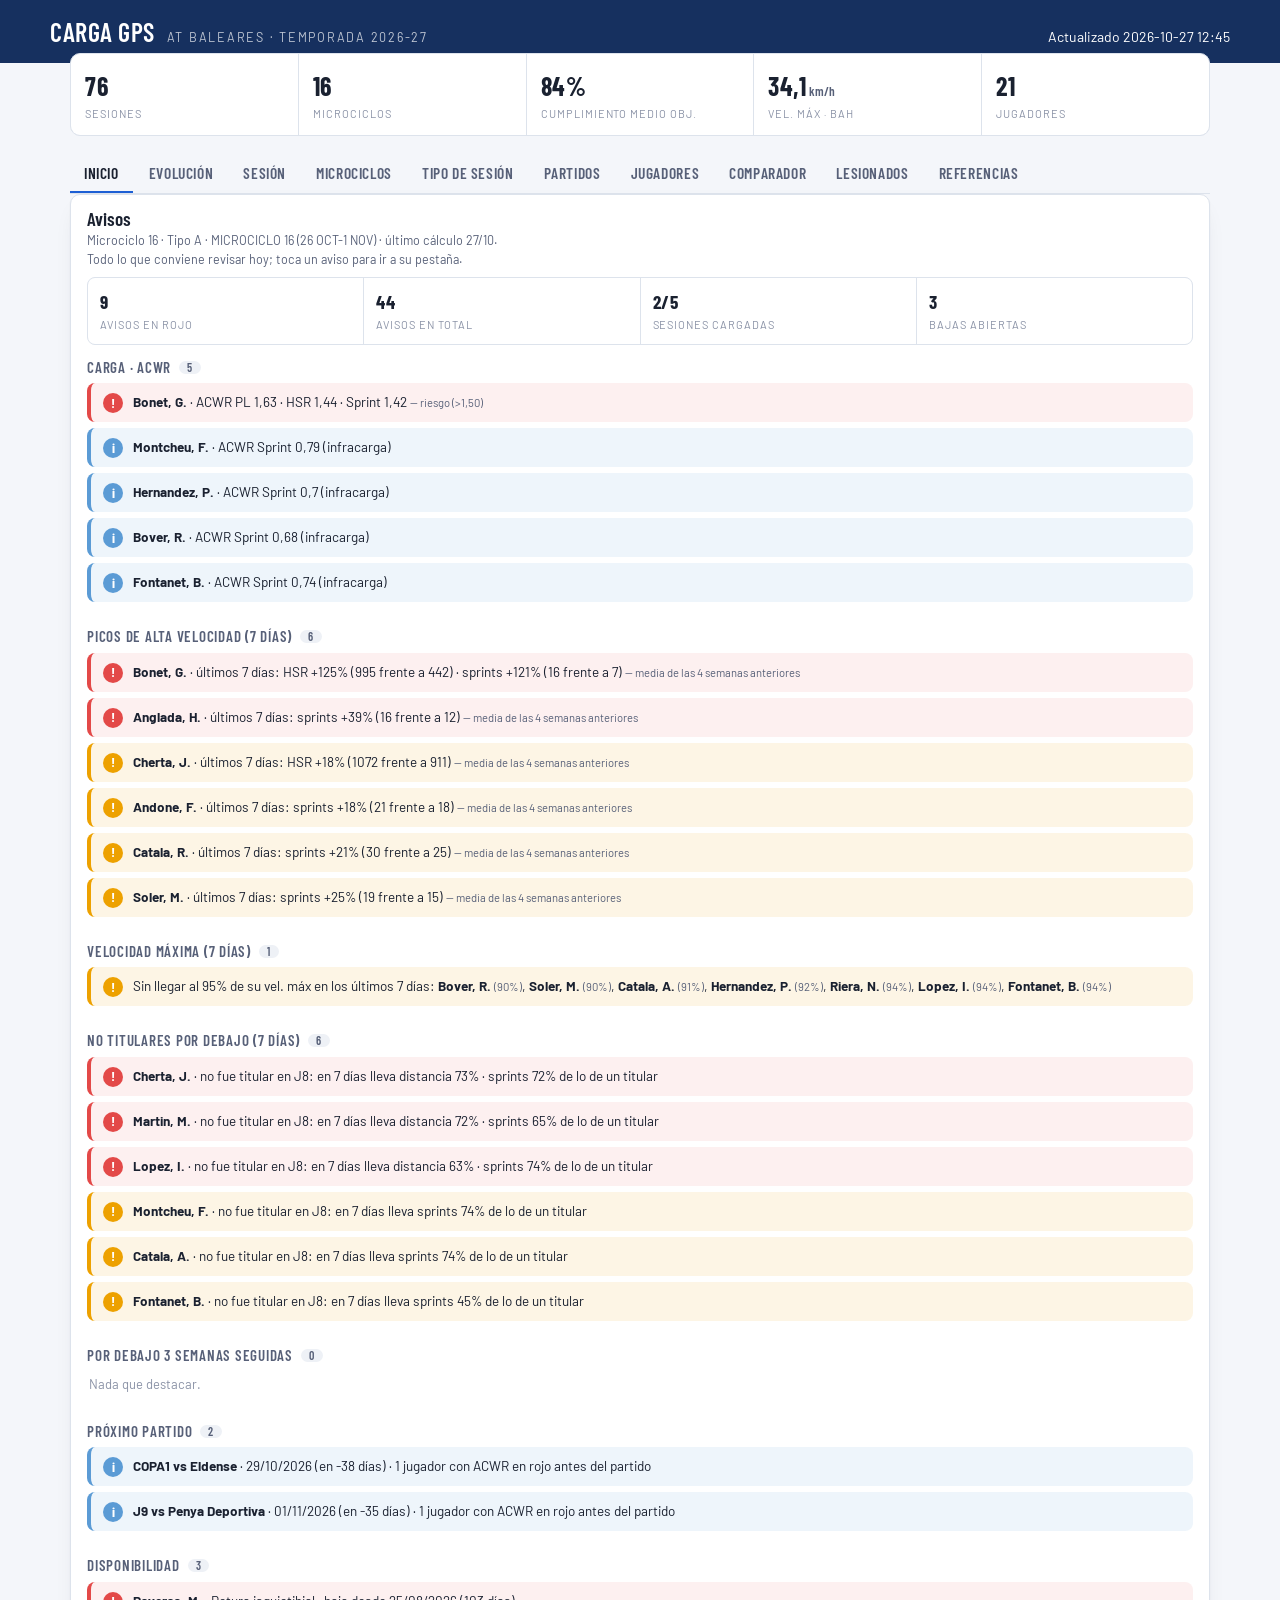
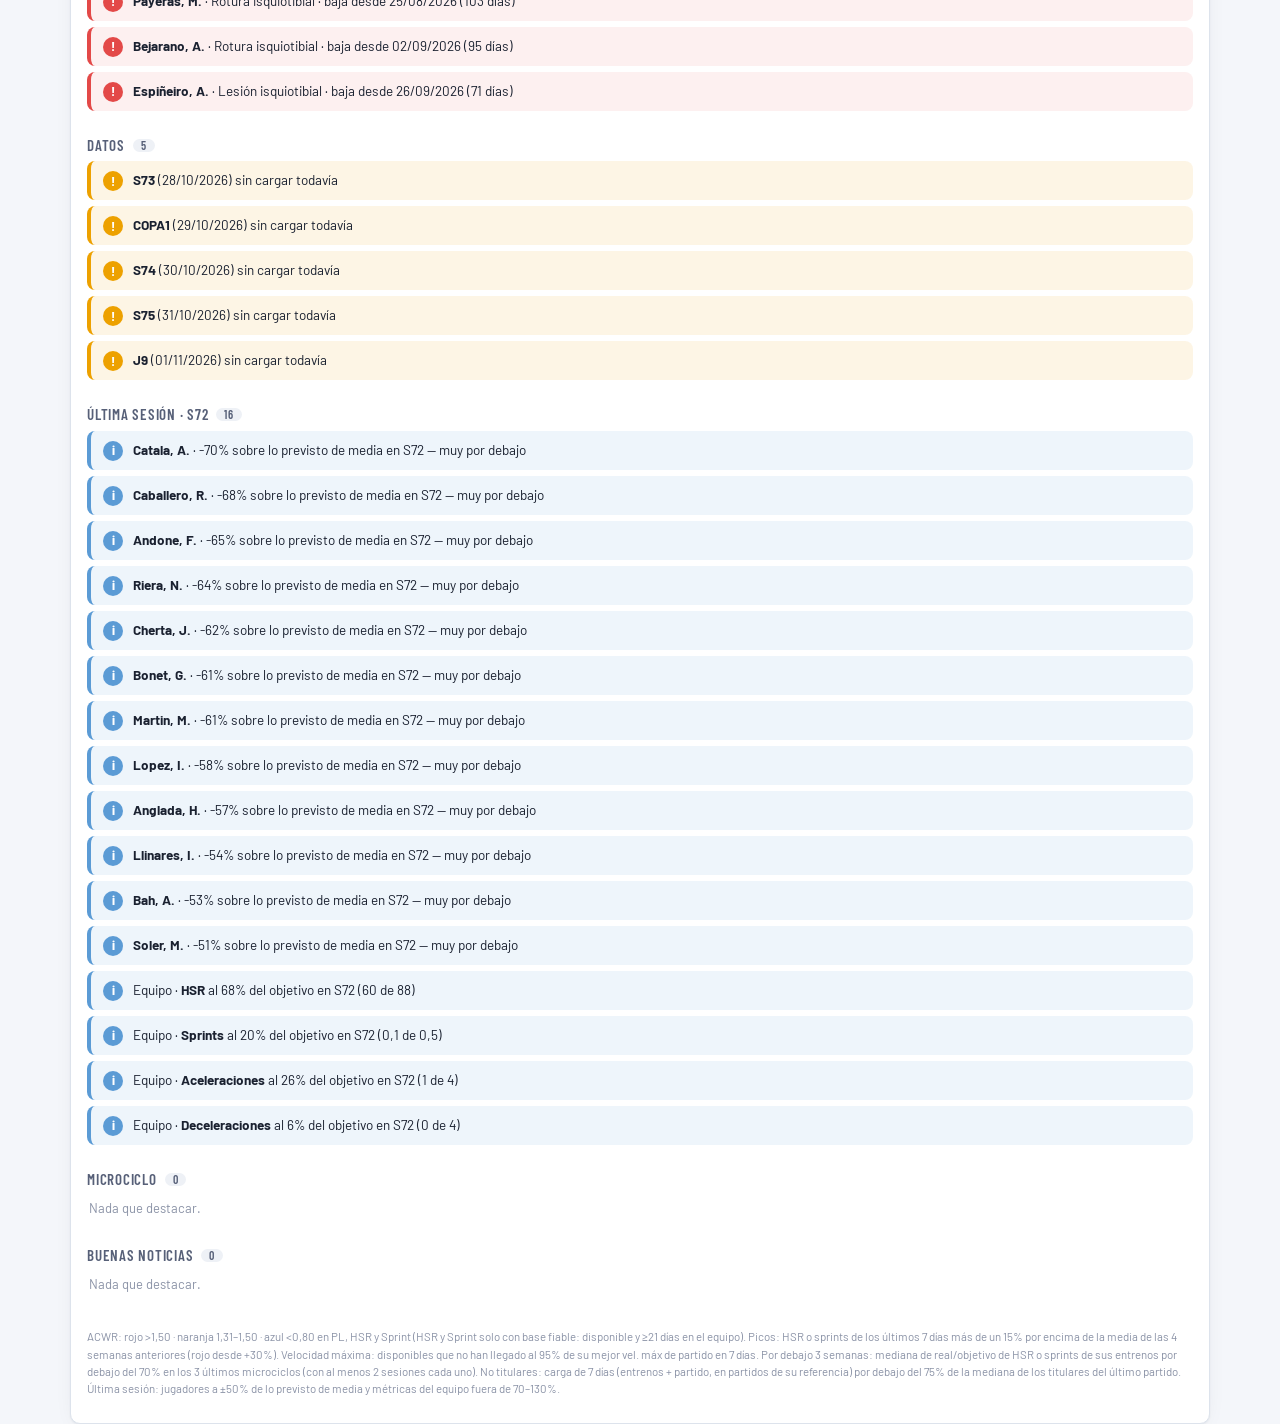
==== commit df333a65: "Dashboard: aviso de jugadores 3 microciclos seguidos por debajo del 70% en HSR o sprints Co-Authored" ====
--- a/dashboard.html
+++ b/dashboard.html
@@ -730,6 +730,29 @@
   }
   add("No titulares por debajo (7 días)", brecha);
 
+  // 4 · por debajo de forma sostenida: 3 microciclos seguidos con la mediana de real/objetivo de
+  // HSR o de sprints de sus entrenamientos por debajo del 70%
+  const sostenido=[];
+  const mcs=(D.microciclos||[]).map(k2=>D[k2]).filter(M=>Object.values(M.sesiones||{}).some(done));
+  const ult3=mcs.slice(0,3);   // D.microciclos va del más reciente al más antiguo
+  if(ult3.length===3){
+    const mediana=a=>{ const x=a.slice().sort((p,q)=>p-q); return x.length? x[Math.floor(x.length/2)] : null; };
+    D.refPartido.players.forEach(r=>{ const d=r.dorsal; if(!disponible(d)) return;
+      const malas=[];
+      [["hsr","HSR"],["sprint","sprints"]].forEach(([k,l])=>{
+        const sem=ult3.map(M=>{ const v=[];
+          Object.values(M.sesiones||{}).forEach(s=>{ if(!done(s)) return;
+            const p=(s.players||[]).find(x=>x.dorsal===d);
+            if(!p||p.estado||p.readaptObj||p.fueraMedia||p.estimado||!p[k]||!p[k].obj||p[k].real==null) return;
+            v.push(window.GPS_REGLAS.ratio(p[k].real,p[k].obj,k)); });
+          return v.length>=2 ? mediana(v) : null; });
+        if(sem.every(v=>v!=null && v<0.7)) malas.push(`${l} ${sem.slice().reverse().map(v=>Math.round(v*100)+"%").join(" → ")}`);
+      });
+      if(malas.length) sostenido.push({sev:"mid", go:"jugadores", txt:`<b>${nom(d)}</b> · 3 semanas por debajo del 70%: ${malas.join(" · ")} <small>(mediana de sus entrenos, de la más antigua a la última)</small>`});
+    });
+  }
+  add("Por debajo 3 semanas seguidas", sostenido);
+
   // 2 · Próximo partido
   const pend=keys.filter(k=>isM(k) && !done(ses(k)));
   const prox=[];
@@ -860,6 +883,7 @@
     "ACWR: rojo >1,50 · naranja 1,31–1,50 · azul <0,80 en PL, HSR y Sprint (HSR y Sprint solo con base fiable: disponible y ≥21 días en el equipo). "+
     "Picos: HSR o sprints de los últimos 7 días más de un 15% por encima de la media de las 4 semanas anteriores (rojo desde +30%). "+
     "Velocidad máxima: disponibles que no han llegado al 95% de su mejor vel. máx de partido en 7 días. "+
+    "Por debajo 3 semanas: mediana de real/objetivo de HSR o sprints de sus entrenos por debajo del 70% en los 3 últimos microciclos (con al menos 2 sesiones cada uno). "+
     "No titulares: carga de 7 días (entrenos + partido, en partidos de su referencia) por debajo del 75% de la mediana de los titulares del último partido. "+
     "Última sesión: jugadores a ±50% de lo previsto de media y métricas del equipo fuera de 70–130%."));
   root.appendChild(p);
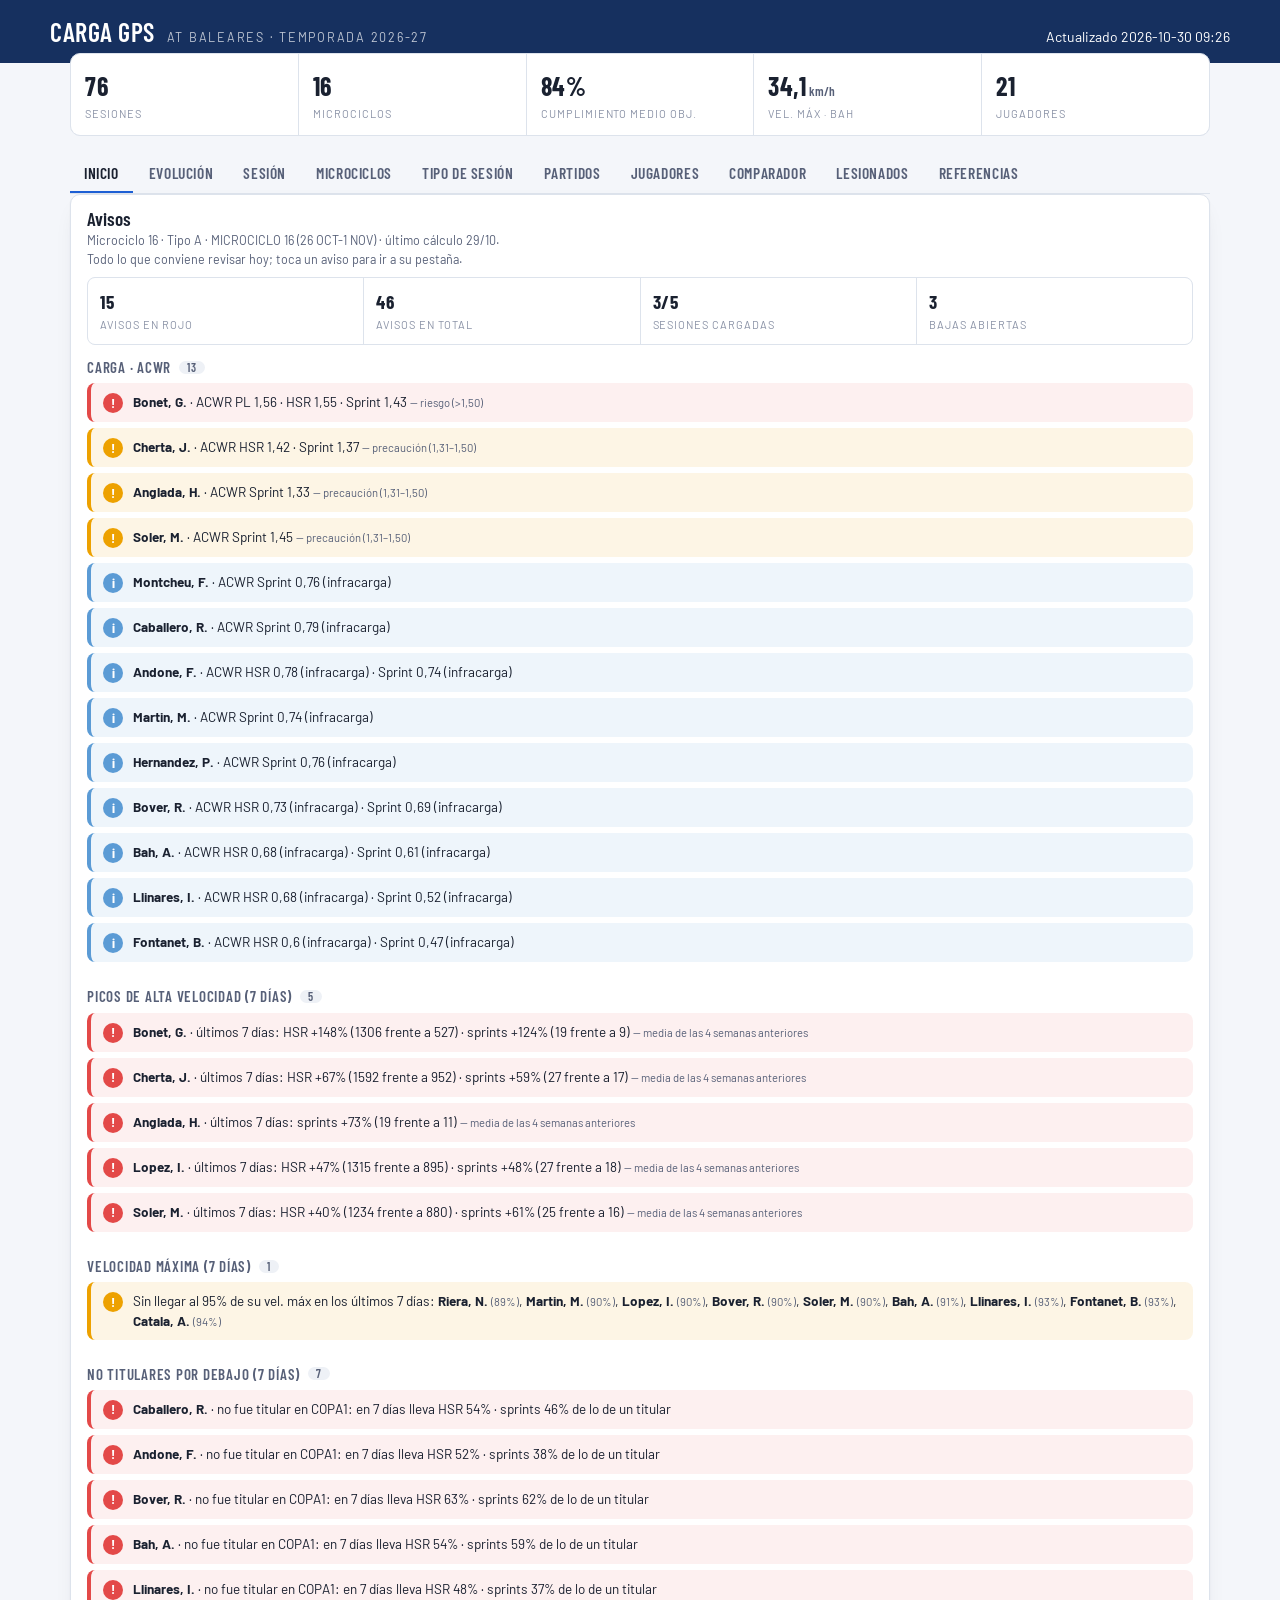
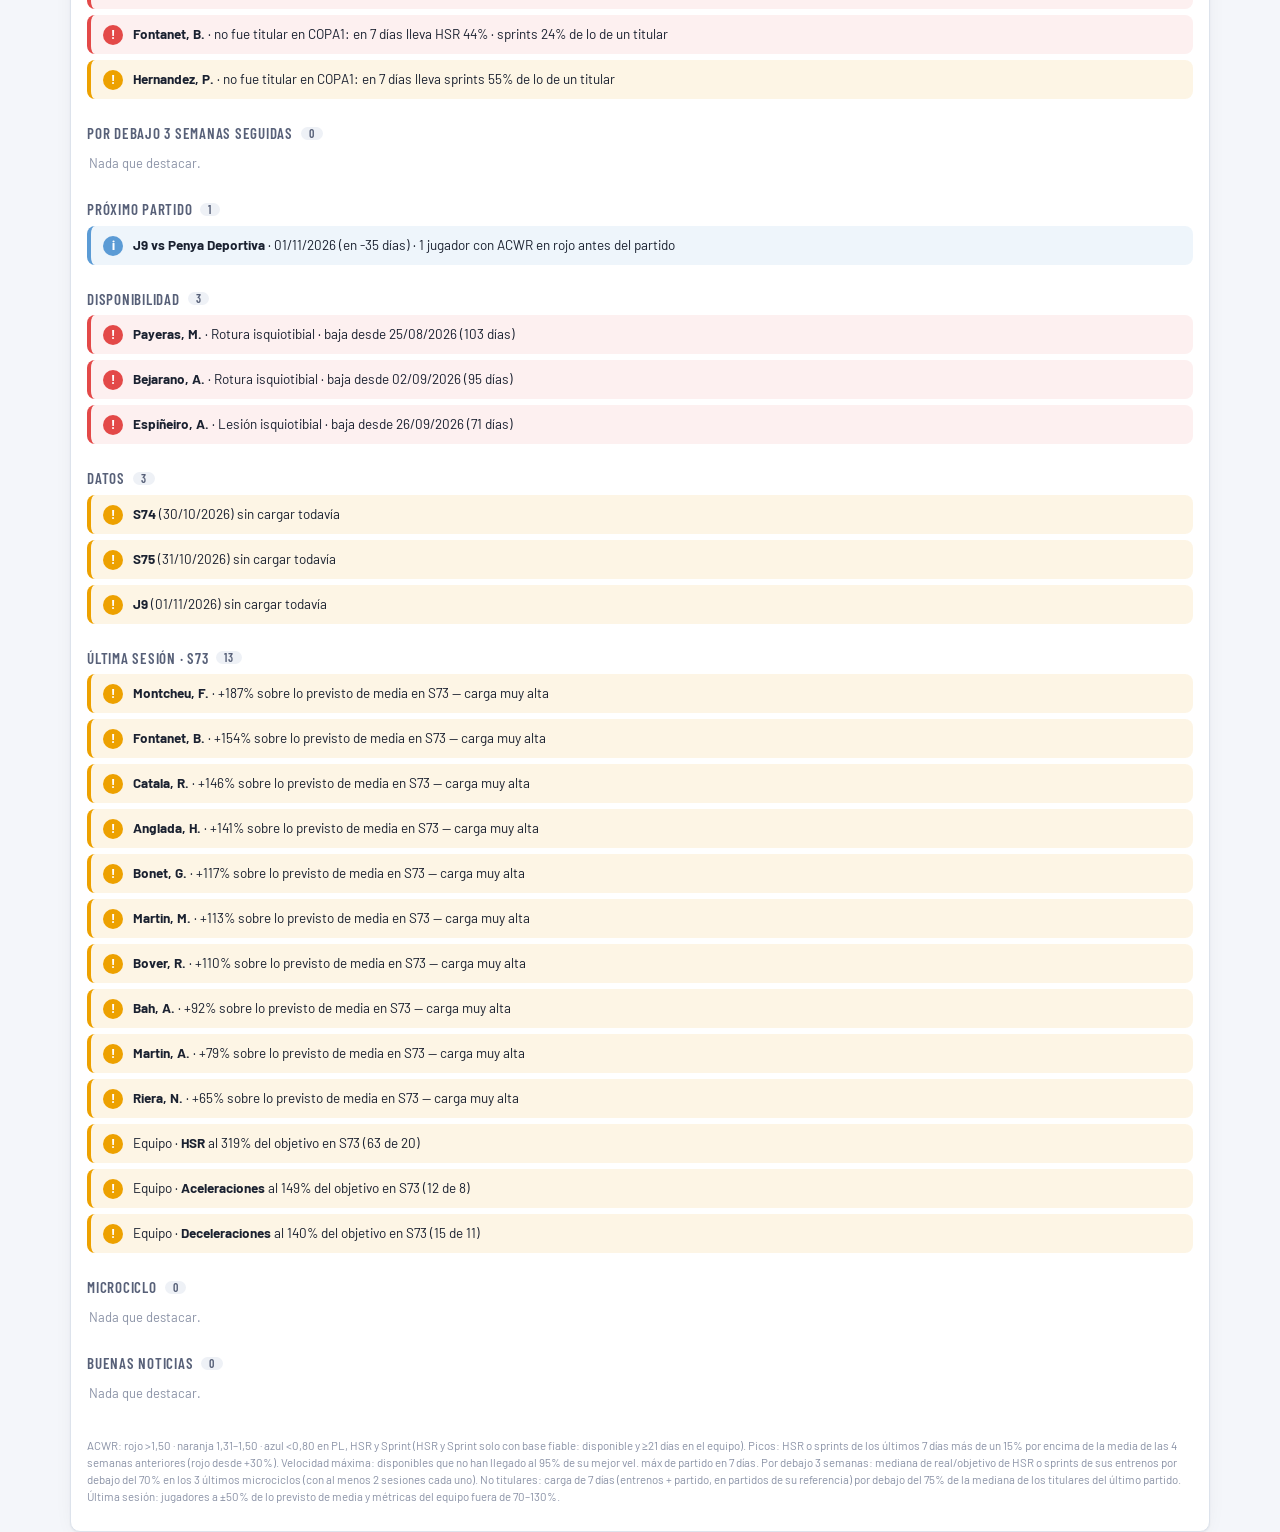
==== commit 8bd184b5: "Dashboard: data.js siempre fresco (marca de tiempo) Co-Authored-By: Claude Opus 5.5 <noreply@anthrop" ====
--- a/dashboard.html
+++ b/dashboard.html
@@ -263,7 +263,9 @@
 
 <main class="wrap" id="view"></main>
 
-<script src="data.js?v=53"></script>
+<!-- data.js con marca de tiempo: el dashboard no pasa por el service worker y el navegador guardaba
+     una copia vieja de data.js (GitHub Pages: max-age=600); así siempre carga los datos del día -->
+<script>document.write('<script src="data.js?t=' + Date.now() + '"><\/script>');</script>
 <script src="reglas.js?v=2"></script>
 <script>
 "use strict";
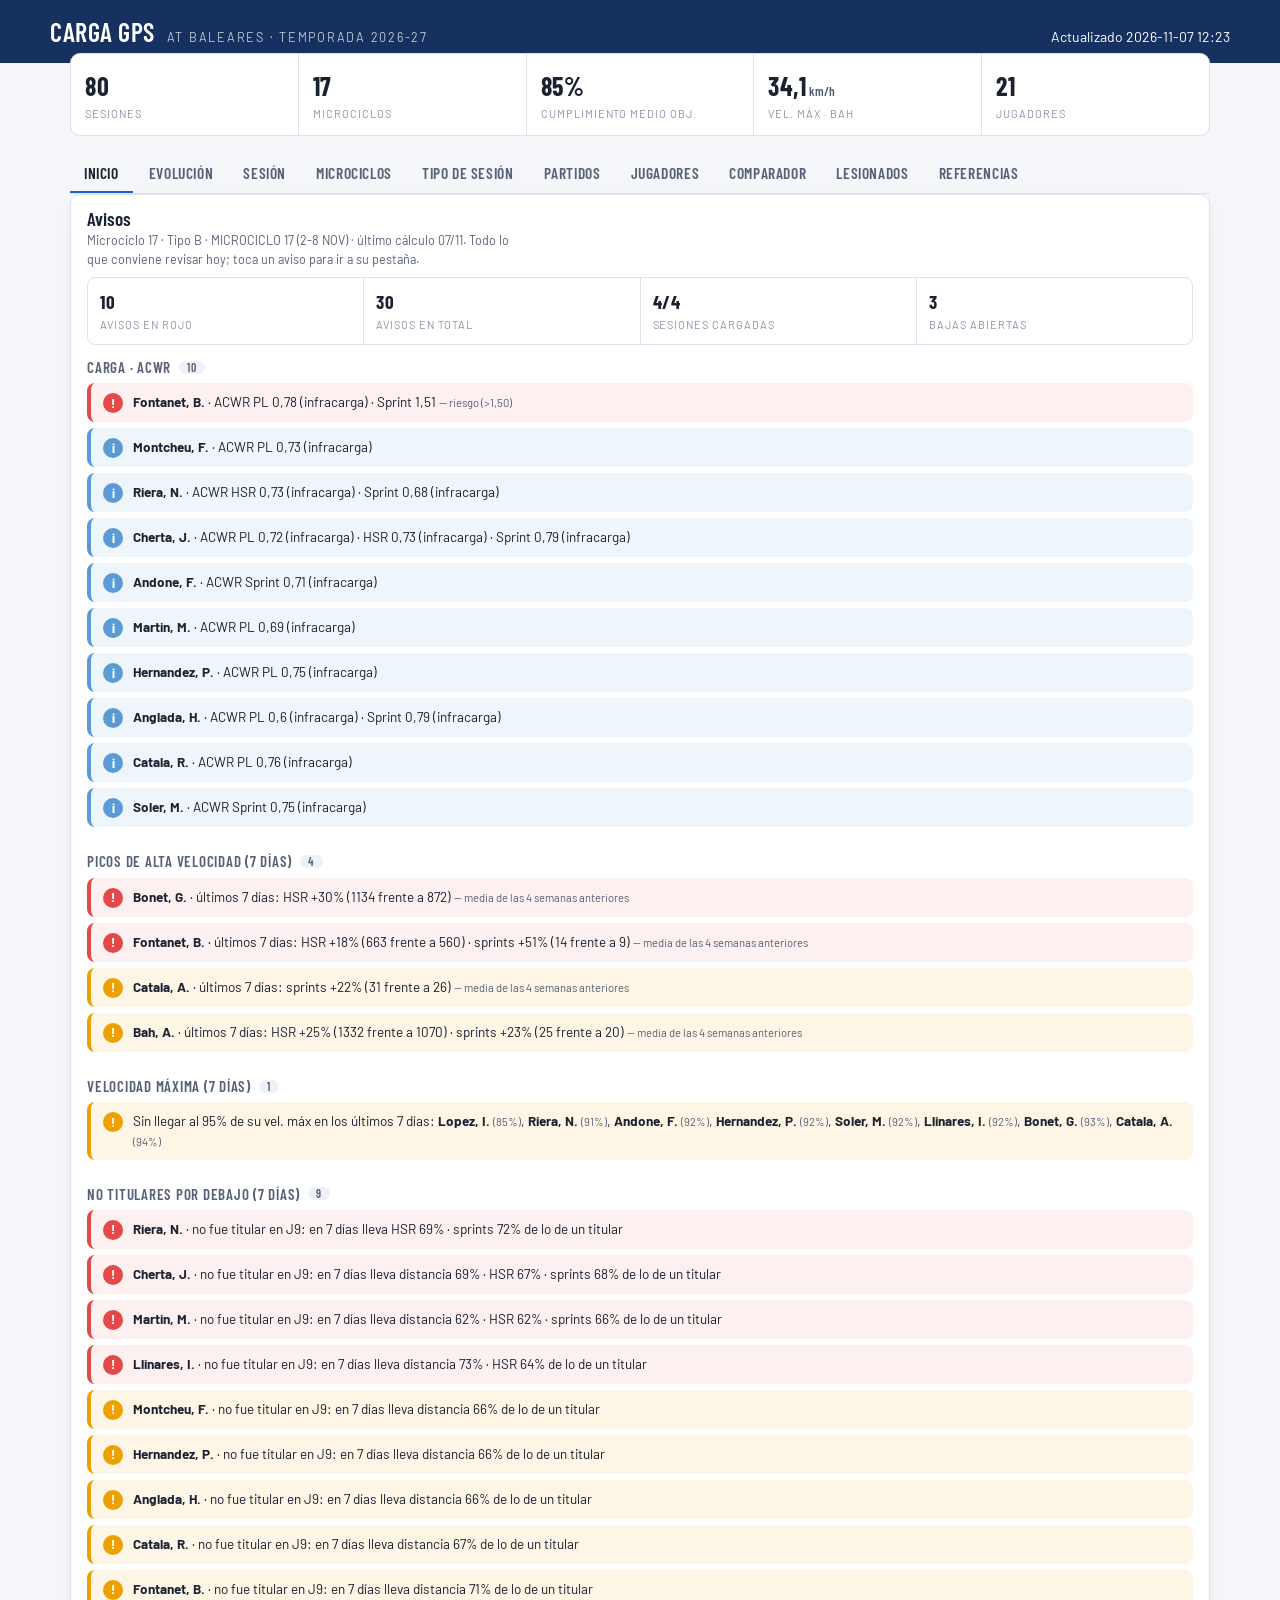
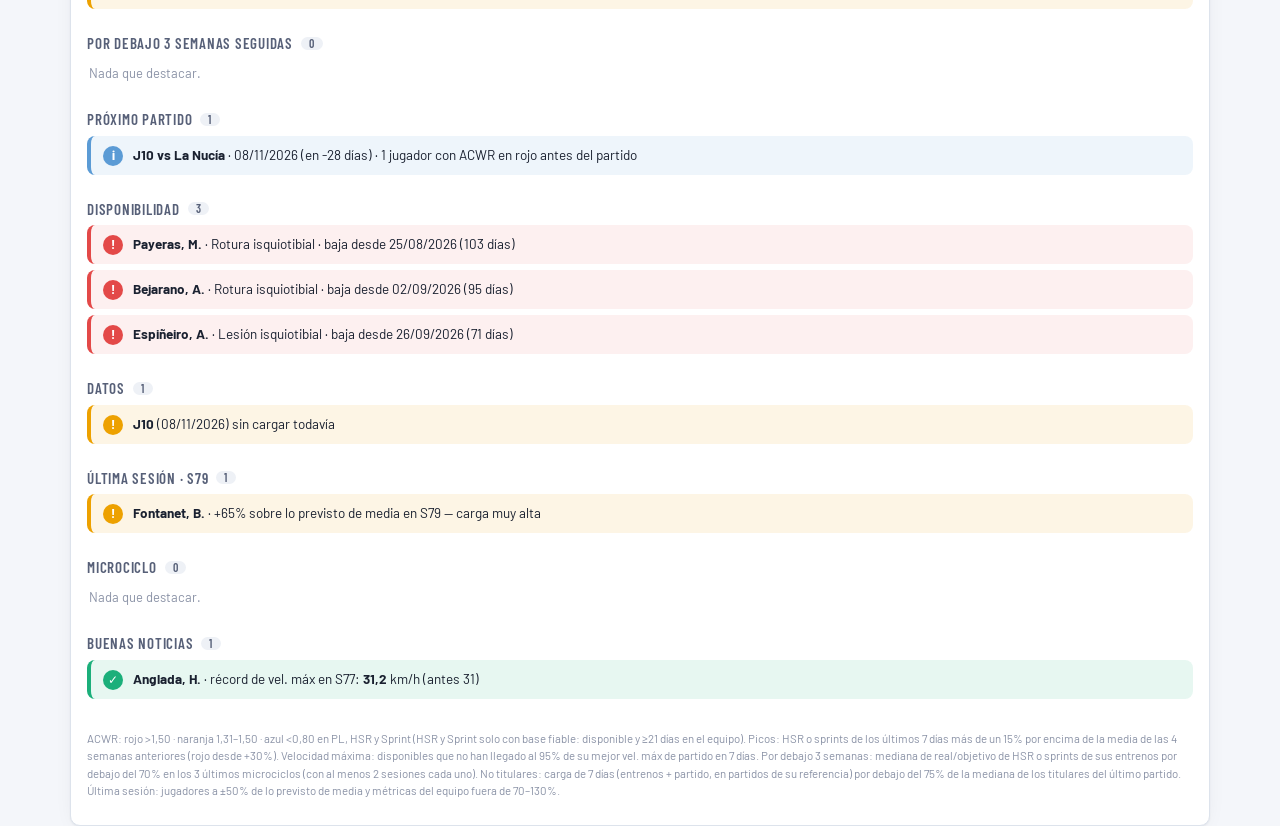
==== commit 6b11f91b: "Dashboard: distancia en sprint en las tablas de lesionados y readaptación Co-Authored-By: Claude Opu" ====
--- a/dashboard.html
+++ b/dashboard.html
@@ -310,7 +310,7 @@
         if(!players[dd]) players[dd]={d:dd,n:(pl.jugador||"?"),g:(pl.grupo||"?")};
         const mp={};
         METR.forEach(k=>{ const v=pl[k]; if(v && typeof v==="object") mp[k]=[(v.obj===undefined?null:v.obj), (v.real===undefined?null:v.real)]; });
-        row.players.push({d:dd, e:(pl.estado||null), est:!!pl.estimado, fm:!!pl.fueraMedia, ro:!!pl.readaptObj, dur:dur2min(pl.duracion), vmax:(pl.velMax===undefined?null:pl.velMax), pl:(pl.playerLoad===undefined?null:pl.playerLoad), m:mp});
+        row.players.push({d:dd, e:(pl.estado||null), est:!!pl.estimado, fm:!!pl.fueraMedia, ro:!!pl.readaptObj, ds:(pl.distSprint==null?null:pl.distSprint), dur:dur2min(pl.duracion), vmax:(pl.velMax===undefined?null:pl.velMax), pl:(pl.playerLoad===undefined?null:pl.playerLoad), m:mp});
       });
       sessions.push(row);
     });
@@ -320,7 +320,7 @@
       src.players.forEach(pl=>{
         const mp={};
         METR.forEach(k=>{ const v=pl[k]; if(v && typeof v==="object") mp[k]=[null, (v.real===undefined?null:v.real)]; });
-        row.players.push({d:pl.dorsal, e:"extra", dur:dur2min(pl.duracion), vmax:(pl.velMax===undefined?null:pl.velMax), pl:(pl.playerLoad===undefined?null:pl.playerLoad), m:mp});
+        row.players.push({d:pl.dorsal, e:"extra", ds:(pl.distSprint==null?null:pl.distSprint), dur:dur2min(pl.duracion), vmax:(pl.velMax===undefined?null:pl.velMax), pl:(pl.playerLoad===undefined?null:pl.playerLoad), m:mp});
       });
       extras.push(row);
     });
@@ -1262,7 +1262,7 @@
   const tb=el("table");
   tb.innerHTML=`<thead><tr><th>Jugador</th><th>Situación</th><th style="text-align:left">Lesión</th><th>Día</th>`+
     RADAR_METRICS.map((k,i)=>`<th${i===0?' class="grp-start"':''}>${METRICS[k].lab}</th>`).join("")+
-    `<th class="grp-start">Vel. máx</th><th>Player Load</th><th>Duración</th></tr></thead>`;
+    `<th class="grp-start">Vel. máx</th><th>Player Load</th><th>Duración</th><th>Dist. sprint</th></tr></thead>`;
   const body=el("tbody");
   bajas.forEach(pr=>{
     const l=lesionEn(pr.d, s.date);
@@ -1279,10 +1279,11 @@
     cells.push(`<td class="mono grp-start">${pr.vmax!=null?fmtN(pr.vmax,1):"–"}</td>`);
     cells.push(`<td class="mono">${pr.pl!=null?fmtN(pr.pl,0):"–"}</td>`);
     cells.push(`<td class="mono">${pr.dur!=null?fmtN(pr.dur,0)+"′":"–"}</td>`);
+    cells.push(`<td class="mono">${pr.ds!=null?fmtN(pr.ds,0):"–"}</td>`);
     const tr=el("tr"); tr.innerHTML=cells.join(""); body.appendChild(tr);
   });
   tb.appendChild(body); wrap.appendChild(tb); box.appendChild(wrap);
-  box.appendChild(el("p",{class:"note"},"No cuentan para la MEDIA EQUIPO ni tienen objetivo. \"Día\" = día de baja (el de la lesión es el día 1)."));
+  box.appendChild(el("p",{class:"note"},"No cuentan para la MEDIA EQUIPO ni tienen objetivo. \"Día\" = día de baja (el de la lesión es el día 1). Dist. sprint = metros en la banda de velocidad 6 de Catapult (desde el 07/11/2026)."));
   return box;
 }
 
@@ -2173,7 +2174,7 @@
       const tb=el("table");
       tb.innerHTML=`<thead><tr><th>Fecha</th><th>Sesión</th><th style="text-align:left">Tipo</th><th>Duración</th>`+
         LES_METRICS.map((k,i)=>`<th${i===0?' class="grp-start"':''}>${METRICS[k].lab}</th>`).join("")+
-        `<th class="grp-start">ACWR PL</th><th>ACWR HSR</th><th>ACWR Spr.</th></tr></thead>`;
+        `<th>Dist. sprint</th><th class="grp-start">ACWR PL</th><th>ACWR HSR</th><th>ACWR Spr.</th></tr></thead>`;
       const tbody=el("tbody");
       pts.forEach(pt=>{
         const cells=[`<td class="mono">${fDate(pt.s.date)}</td>`, `<td>${pt.s.key}</td>`,
@@ -2181,12 +2182,13 @@
           `<td class="mono">${pt.pr.dur!=null?fmtN(pt.pr.dur,0)+"′":"–"}</td>`];
         LES_METRICS.forEach((k,i)=>{ const v=raw(pt.pr,k).real;
           cells.push(`<td class="mono${i===0?" grp-start":""}">${v!=null?fmtN(v,METRICS[k].dec):"–"}</td>`); });
+        cells.push(`<td class="mono">${pt.pr.ds!=null?fmtN(pt.pr.ds,0):"–"}</td>`);
         Object.values(ACWR_SERIES).forEach((a,i)=> cells.push(`<td class="mono${i===0?" grp-start":""}">${fmtN(acwrDia(l.dorsal,a.met,pt.s.date),2)}</td>`));
         const tr=el("tr"); tr.innerHTML=cells.join(""); tbody.appendChild(tr);
       });
       const refCells=[`<td>Media previa</td>`,`<td></td>`,`<td style="text-align:left" class="muted">4 semanas antes</td>`,`<td></td>`];
       LES_METRICS.forEach((k,i)=> refCells.push(`<td class="mono${i===0?" grp-start":""}">${ref[k]!=null?fmtN(ref[k],METRICS[k].dec):"–"}</td>`));
-      refCells.push(`<td class="grp-start"></td><td></td><td></td>`);
+      refCells.push(`<td></td><td class="grp-start"></td><td></td><td></td>`);
       const trr=el("tr",{class:"total"}); trr.innerHTML=refCells.join(""); tbody.appendChild(trr);
       tb.appendChild(tbody); wrap.appendChild(tb); body.appendChild(wrap);
     }
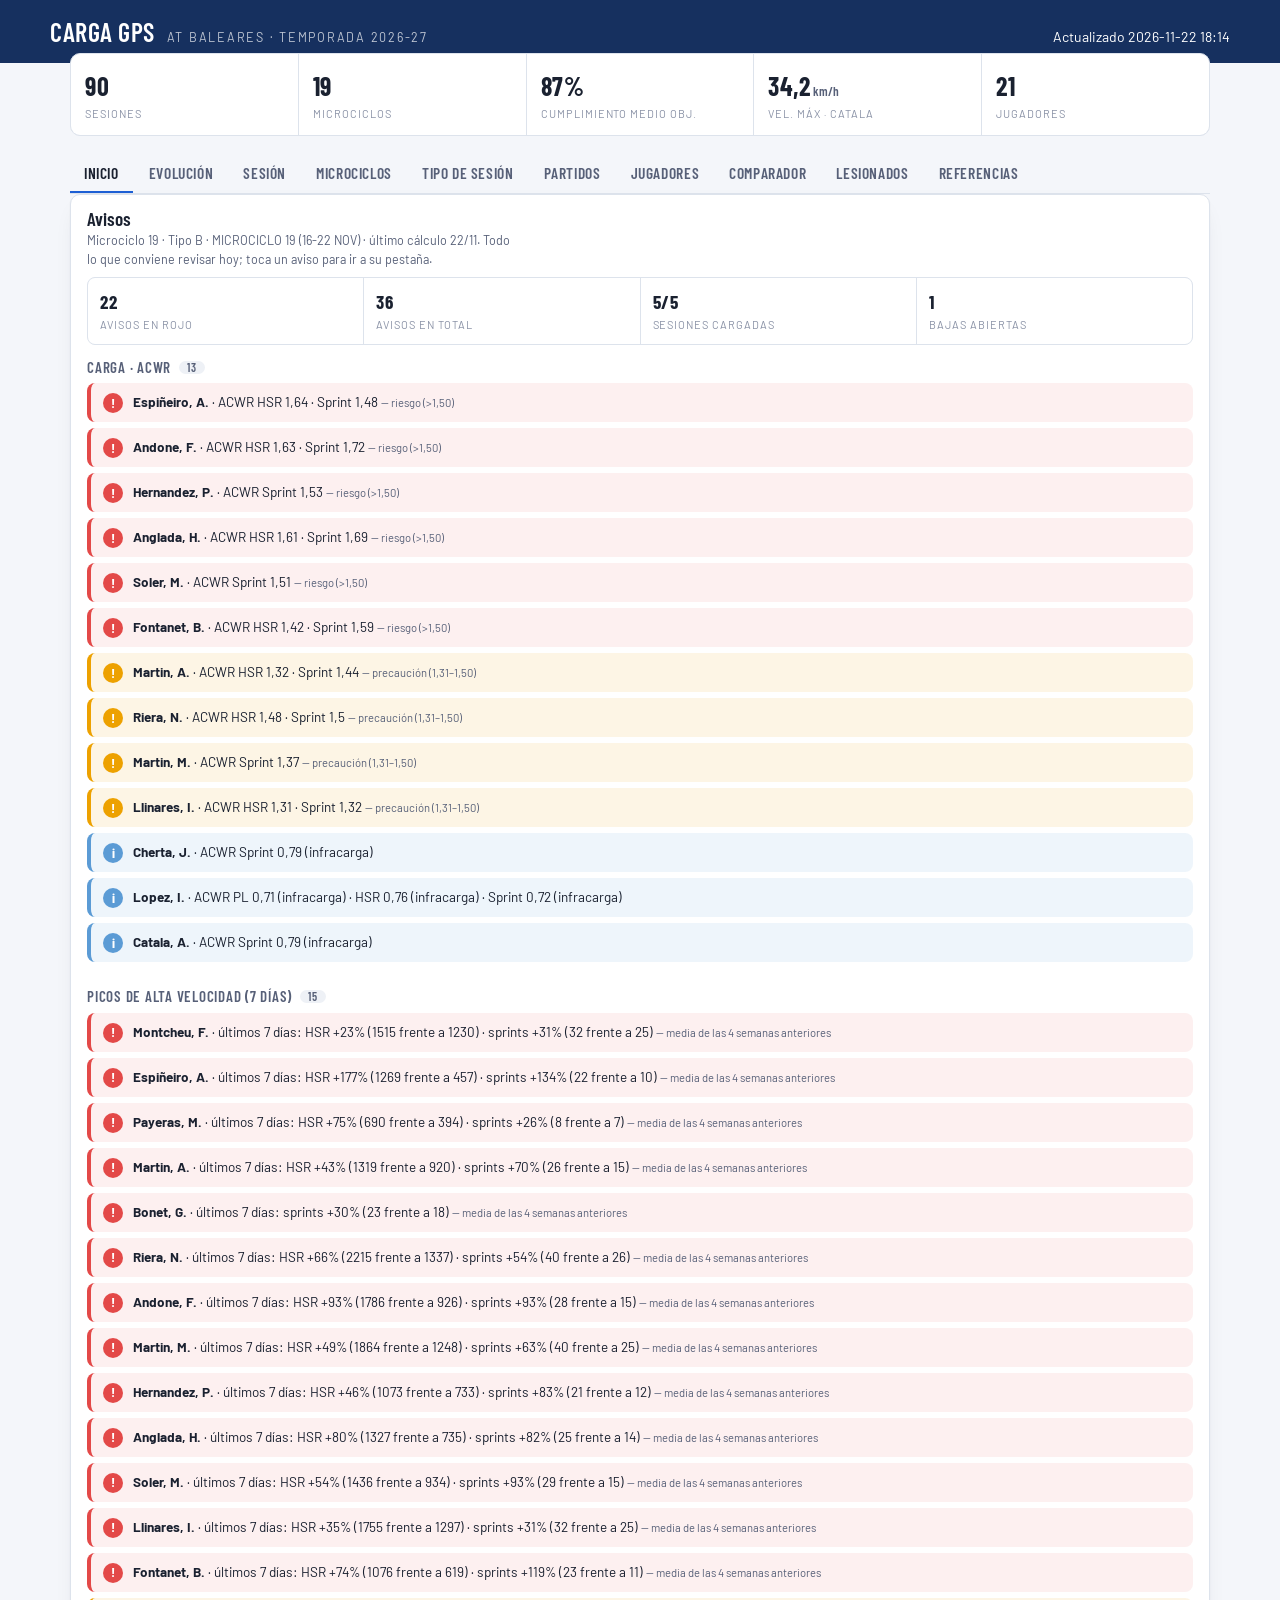
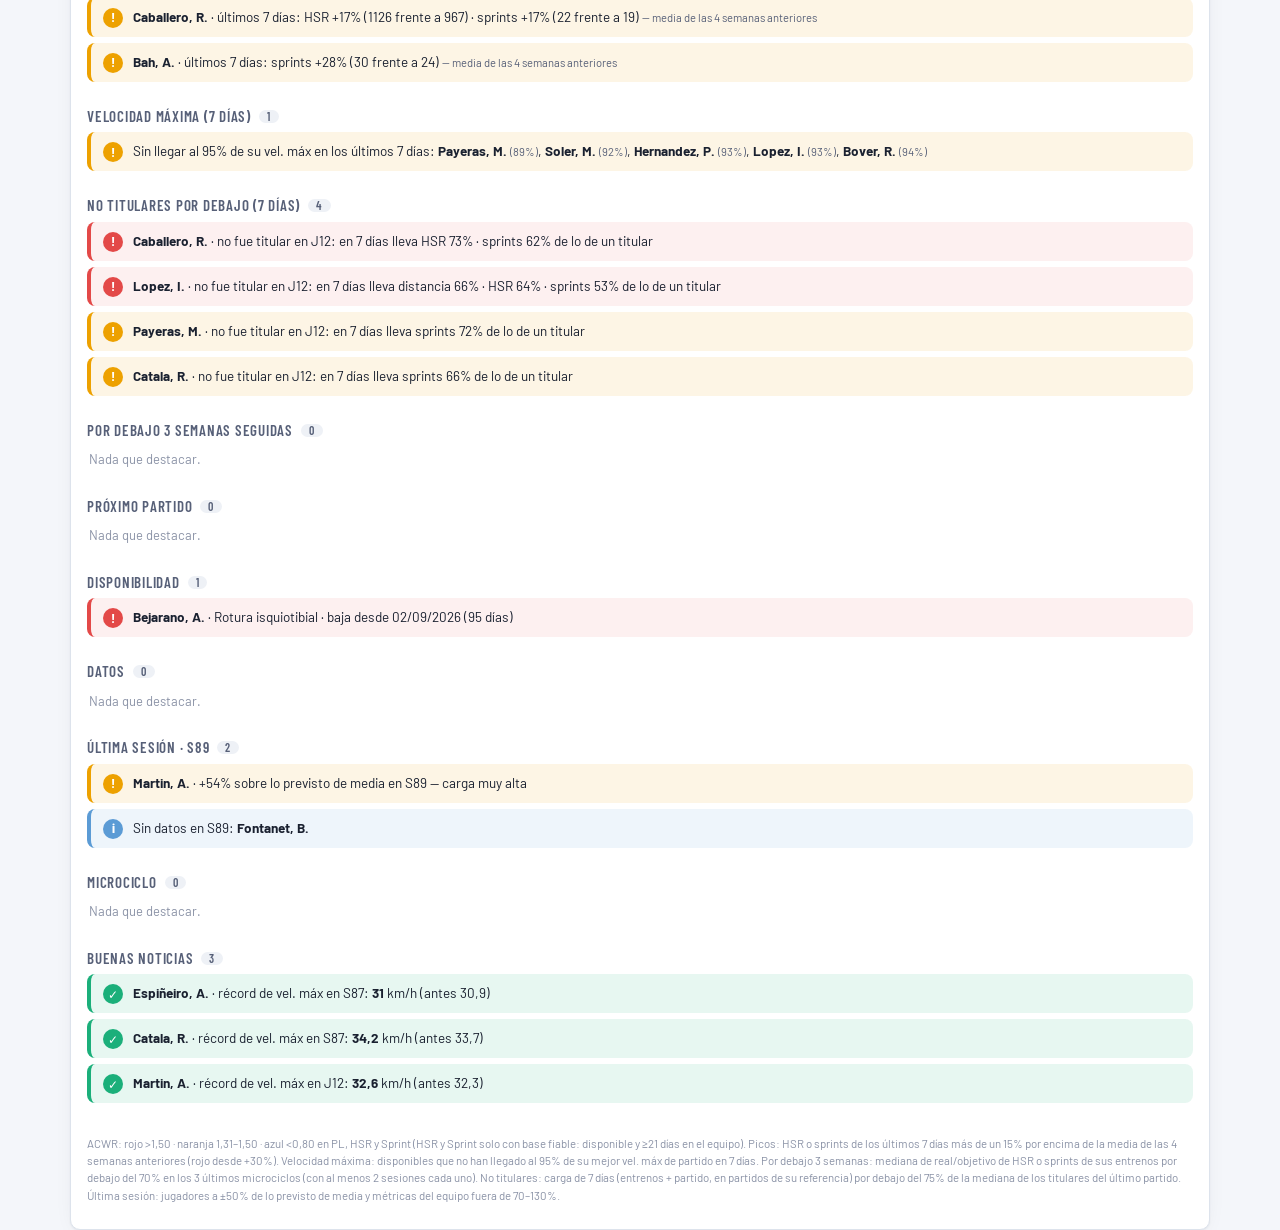
==== commit fcd6b518: "Dashboard: la Comparativa de microciclos usa el objetivo semanal como la app Antes sumaba la media d" ====
--- a/dashboard.html
+++ b/dashboard.html
@@ -1289,18 +1289,29 @@
 
 /* ===== 2 · MICROCICLOS ===== */
 function viewMicrociclos(root){
-  const M=METRICS[state.metric];
-  const p=panel("Comparativa de microciclos",
-    `${M.lab} acumulada por microciclo (suma de la media del equipo en cada sesión). Objetivo vs real y % de cumplimiento.`);
+  const M=METRICS[state.metric], K=state.metric;
+  const todos = BUCKET_ORDER.every(b=>state.buckets.has(b));
+  const p=panel("Comparativa de microciclos", M.noObj
+    ? `${M.lab} acumulada por microciclo (suma de la media del equipo en cada sesión).`
+    : `${M.lab} por microciclo: media de lo que suma cada jugador en la semana frente a la media de su objetivo semanal `+
+      `(como la app y el Acumulado del Excel). Semana en curso: objetivo a fecha.`+(todos?"":" Solo los tipos de sesión filtrados, sin las Extra."));
 
   const rows = MICROS.map(mc=>{
     const ss = RAW.sessions.filter(s=>s.mc===mc && !s.isMatch && state.buckets.has(s.bucket));
-    let real=0, obj=0, hasObj=false, n=0;
-    ss.forEach(s=>{
-      const tv=teamPoint(s, state.metric, "abs"); if(tv!=null){ real+=tv; n++; }
-      const to=teamObj(s, state.metric, "abs"); if(to!=null){ obj+=to; hasObj=true; }
-    });
-    return {mc, real, obj:hasObj?obj:null, n, tipo:(RAW.sessions.find(s=>s.mc===mc)||{}).mcTipo};
+    const n = ss.filter(sessionHasData).length;
+    const tipo = (RAW.sessions.find(s=>s.mc===mc)||{}).mcTipo;
+    if(M.noObj){     // PL / vel. máx: sin objetivo; suma de la media del equipo de cada sesión
+      let real=0; ss.forEach(s=>{ const tv=teamPoint(s, K, "abs"); if(tv!=null) real+=tv; });
+      return {mc, real, obj:null, n, tipo};
+    }
+    // igual que la app: media (entre los jugadores con objetivo semanal) de su objetivo semanal y de su acumulado
+    const A = acumuladoSemana(mc, todos ? null : (s=>state.buckets.has(s.bucket)));
+    const ref = A.hechas.length===A.ses.length ? "obj" : "objF";
+    const conObj = A.filas.filter(r=> RADAR_METRICS.some(k=>r.obj[k]!=null));
+    const conK = conObj.filter(r=> r[ref][K]!=null);
+    const obj = conK.length ? conObj.reduce((a,r)=>a+(r[ref][K]||0),0)/conObj.length : null;
+    const real = conObj.length ? conObj.reduce((a,r)=>a+(r.acum[K]||0),0)/conObj.length : 0;
+    return {mc, real, obj, n, tipo};
   }).filter(r=>r.n>0);
 
   if(!rows.length){ p.appendChild(el("p",{class:"note"},"Sin datos.")); root.appendChild(p); return; }
@@ -1360,10 +1371,12 @@
 // Obj semana = Σ Obj de las sesiones de entrenamiento · Obj a fecha = Σ Obj de las ya hechas ·
 // Acumulado = Σ real de sesiones + Extra; quien tiene objetivo semanal solo acumula desde su primer
 // día con objetivo (la readaptación previa no se compara con el objetivo). Media = con objetivo.
-function acumuladoSemana(mc){
-  const ses = RAW.sessions.filter(s=>s.mc===mc && !s.isMatch);
+// filtro (opcional): solo esas sesiones de entrenamiento y sin las Extra (p. ej. la Comparativa de
+// microciclos filtrada por tipo de día)
+function acumuladoSemana(mc, filtro){
+  const ses = RAW.sessions.filter(s=>s.mc===mc && !s.isMatch && (!filtro || filtro(s)));
   const hechas = ses.filter(sessionHasData);
-  const extras = RAW.extras.filter(s=>s.mc===mc);
+  const extras = filtro ? [] : RAW.extras.filter(s=>s.mc===mc);
   const filas = {};
   const f = d => filas[d] || (filas[d] = {d, obj:{}, objF:{}, acum:{}, pl:null, min:null, desde:null, parcial:false});
   const conObj = pr => RADAR_METRICS.some(k=>raw(pr,k).obj!=null);
